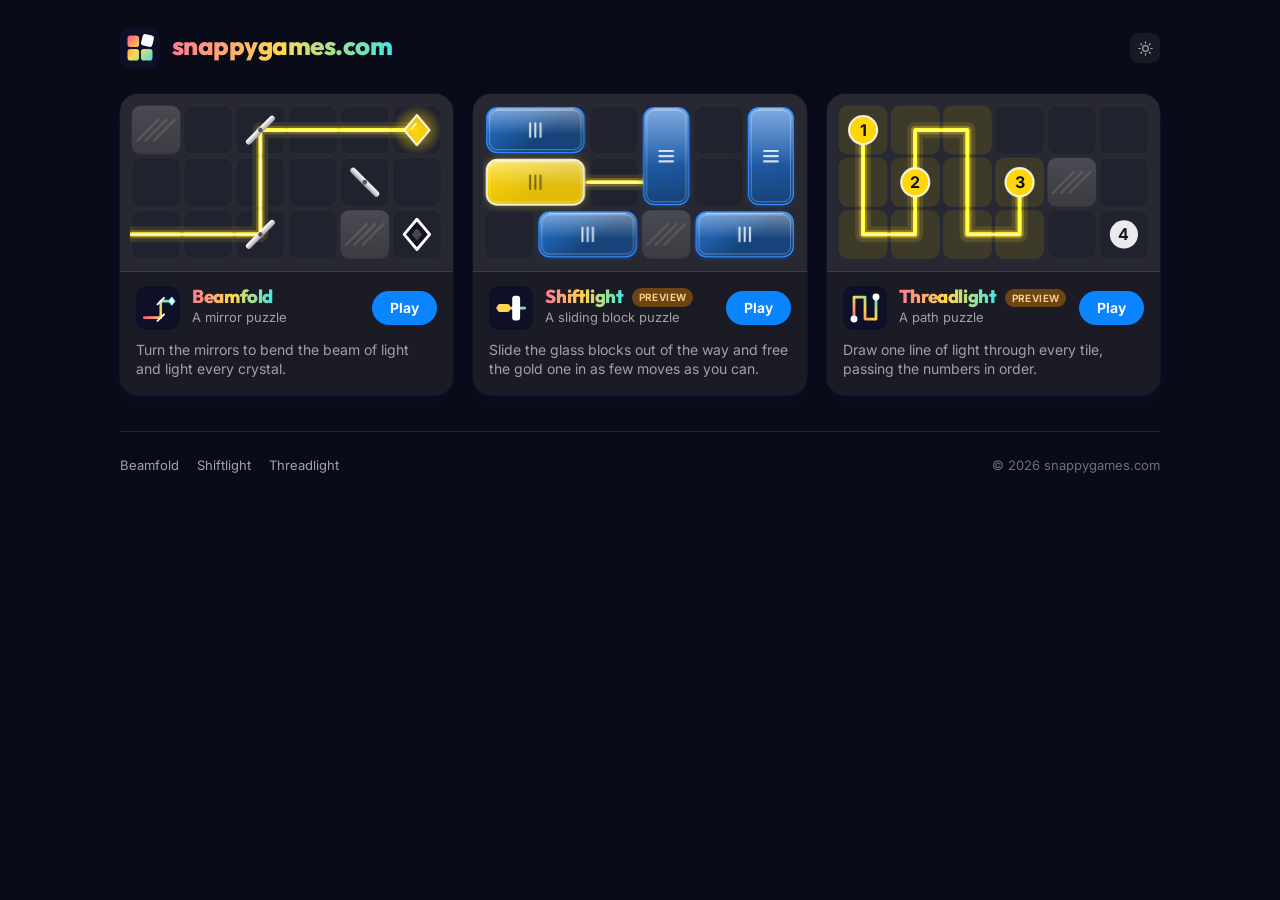
==== index.html @ fa8ed4fd "Dark by default, new result wording and button, reordered home page with a footer Co-Authored-By: Cl" ====
<!doctype html>
<html lang="en">
<head>
<meta charset="utf-8">
<meta name="viewport" content="width=device-width, initial-scale=1, viewport-fit=cover">
<meta name="color-scheme" content="light dark">
<meta name="theme-color" content="#242634">
<meta name="description" content="Quick daily puzzle games to play in your browser. No sign-up, no downloads.">
<title>snappygames.com</title>
<link rel="icon" type="image/svg+xml" href="./favicon.svg">
<script>
  // Pick the theme before first paint so the page never flashes the wrong one.
  (function () {
    var t = null;
    try { t = (JSON.parse(localStorage.getItem('snappygames.home.v1') || '{}')).theme; } catch (e) { /* private mode */ }
    if (t !== 'light' && t !== 'dark') t = 'dark'; // dark unless the player has chosen light with the appearance button
    document.documentElement.dataset.theme = t;
  })();
</script>
  <script type="module" crossorigin src="./assets/index-CcHQtBIF.js"></script>
  <link rel="stylesheet" crossorigin href="./assets/index-DtE5wqlW.css">
  <meta name="robots" content="noindex, nofollow">
</head>
<body class="home">
<main id="home"></main>
<noscript><p style="font:18px system-ui;text-align:center;padding:40px 20px">This page needs JavaScript turned on to show the games.</p></noscript>
</body>
</html>
---- assets/index-DtE5wqlW.css ----
@font-face{font-family:Inter Variable;font-style:normal;font-display:swap;font-weight:100 900;src:url(./inter-latin-wght-normal-Dx4kXJAl.woff2)format("woff2")}:root{--font:-apple-system, BlinkMacSystemFont, "SF Pro Text", "Inter Variable", "Segoe UI", system-ui, sans-serif;--spring:cubic-bezier(.2, .9, .3, 1.25);--ease:cubic-bezier(.25, .1, .25, 1);--seg-w:168px;--red:#ff3b30;--green:#22b14c;--yellow:#f5a700;--blue:#007aff;--magenta:#c93fdc;--cyan:#12b3c7;--white:#fff;--desk:radial-gradient(1100px 760px at 12% 8%, #cfe0ff 0%, transparent 62%), radial-gradient(1000px 720px at 92% 94%, #ffd9ea 0%, transparent 60%), linear-gradient(160deg, #e6ebf8, #f2e9f7);--brand-1:#ec4a70;--brand-2:#e89a00;--brand-3:#0fb0ac;--bd-tile:#ffffff6b;--bd-tile-edge:#ffffffa6;--bd-1:#ff6f8f;--bd-2:#ffc21f;--bd-3:#22cfc8;--bd-4:#4d9dff;--bd-5:#b57bff;--bd-ray:.8;--bd-hot:.3;--bd-mirror:#98a0c6;--bd-mirror-shadow:#3c467840;--bd-ring:#ffffff80;--bd-ring-edge:#46508229;--bd-gem:#fff;--bd-note:#3c426480;--win-wash:radial-gradient(120% 50% at 0% 0%, #007aff0b, transparent 70%), radial-gradient(110% 45% at 100% 100%, #ff5a7a0a, transparent 70%);--win:#f6f6f7;--bar:#f6f6f7d1;--hair:#0000001a;--text:#1d1d1f;--text2:#6e6e73;--text3:#8e8e93;--accent:#007aff;--accent-hi:#2b90ff;--focus:#007aff80;--ctl:#fff;--ctl-edge:#00000024;--ctl-hover:#0000000f;--well:#0000000b;--tb-hover:#0000001a;--card:#ffffffd1;--sheet:#f8f8faf0;--sheet-solid:#f8f8fa;--scrim:#00000038;--win-shadow:0 0 0 .5px #00000038, 0 24px 70px #1e285a47, 0 4px 14px #0000001a;--pop-shadow:0 0 0 .5px #0003, 0 22px 60px #0000004d;--go-1:#ffb53d;--go-2:#ff9500;--go-ink:#2b1600;--go-glow:#ff950059;--easy:#007aff;--easy-bg:#d6e8ff;--easy-ink:#0058c4;--hard:#ff9500;--hard-bg:#ffe3bf;--hard-ink:#a85400;--free:#af52de;--free-bg:#ecdcf9;--free-ink:#7a2aa8;--solved-bg:#34c75933;--solved-ink:#1a7a36;--lightningcss-light:initial;--lightningcss-dark: ;color-scheme:light}:root[data-theme=dark]{--red:#ff5a50;--green:#32d74b;--yellow:#ffd60a;--blue:#4aa3ff;--magenta:#e667f5;--cyan:#5ce0ef;--white:#fff;--desk:radial-gradient(900px 640px at 50% 50%, #4da3ff33 0%, transparent 70%), radial-gradient(1100px 760px at 8% 4%, #222f78 0%, transparent 62%), radial-gradient(1000px 720px at 94% 96%, #5a1c52 0%, transparent 60%), linear-gradient(160deg, #10143a, #090b18);--brand-1:#ff7a93;--brand-2:#ffd84d;--brand-3:#45e6e0;--bd-tile:#a0b4ff0e;--bd-tile-edge:#a0b4ff0d;--bd-1:#ff5a7a;--bd-2:#ffd84d;--bd-3:#45e6e0;--bd-4:#4da3ff;--bd-5:#c07bff;--bd-ray:.8;--bd-hot:.6;--bd-mirror:#fff;--bd-mirror-shadow:#0006;--bd-ring:#a0b4ff0d;--bd-ring-edge:#becdff29;--bd-gem:#eaffff;--bd-note:#c8d0ff6b;--win-wash:radial-gradient(120% 55% at 0% 0%, #4d82ff2b, transparent 70%), radial-gradient(110% 50% at 100% 100%, #ff5a961c, transparent 70%);--win:#1a1b25;--bar:#242634d1;--hair:#ffffff1a;--text:#f5f5f7;--text2:#a1a1a6;--text3:#6e6e73;--accent:#0a84ff;--accent-hi:#3a9bff;--focus:#0a84ffa6;--ctl:#ffffff1c;--ctl-edge:#ffffff12;--ctl-hover:#ffffff1a;--well:#ffffff0f;--tb-hover:#ffffff29;--card:#282a38d1;--sheet:#252733f0;--sheet-solid:#252733;--scrim:#00000080;--win-shadow:0 0 0 .5px #ffffff29, 0 24px 70px #0009;--pop-shadow:0 0 0 .5px #ffffff24, 0 22px 60px #0009;--easy:#0a84ff;--easy-bg:#1c3f6e;--easy-ink:#9ccbff;--hard:#ff9f0a;--hard-bg:#6b4513;--hard-ink:#ffcf8a;--free:#bf5af2;--free-bg:#4f2a6e;--free-ink:#e6c2ff;--solved-bg:#32d74b38;--solved-ink:#86e89b;--lightningcss-light: ;--lightningcss-dark:initial;color-scheme:dark}*{box-sizing:border-box}html,body{height:100%;margin:0}body{font:15px/1.45 var(--font);color:var(--text);background:var(--win);-webkit-font-smoothing:antialiased;-webkit-tap-highlight-color:transparent;overflow-x:hidden}button{font:inherit;color:inherit}h1,h2,h3,p{margin:0}[hidden]{display:none!important}#desk{min-height:100vh;background:var(--win);min-height:100dvh;display:flex}.window{width:100%;min-height:100vh;z-index:1;background:var(--win-wash), var(--win);min-height:100dvh;padding-bottom:env(safe-area-inset-bottom,0px);flex-direction:column;display:flex;position:relative}.titlebar{min-height:calc(52px + env(safe-area-inset-top,0px));padding:env(safe-area-inset-top,0px) 10px 0 16px;background:var(--bar);border-bottom:.5px solid var(--hair);-webkit-backdrop-filter:saturate(180%)blur(20px);backdrop-filter:saturate(180%)blur(20px);-webkit-user-select:none;user-select:none;flex-wrap:wrap;flex:none;align-items:center;display:flex;position:relative}.mark{border-radius:7.5px;flex:none;width:30px;height:30px;margin-right:10px;box-shadow:0 0 0 .5px #ffffff29,0 1px 3px #00000047}.title{flex:1;min-width:0;padding:9px 0}.title h1{letter-spacing:-.01em;font-size:15px;font-weight:650;line-height:1}.wordmark{width:auto;max-width:100%;height:14px;margin:1px 0 4px;display:block;overflow:visible}.b1{stop-color:var(--brand-1)}.b2{stop-color:var(--brand-2)}.b3{stop-color:var(--brand-3)}.sr{clip:rect(0 0 0 0);white-space:nowrap;border:0;width:1px;height:1px;margin:-1px;padding:0;position:absolute;overflow:hidden}.backdrop,.desk-note{display:none}.backdrop{z-index:0;pointer-events:none;width:100%;height:100%;position:fixed;top:0;left:0;-webkit-mask-image:radial-gradient(1180px 860px,#000 50%,#0000 100%);mask-image:radial-gradient(1180px 860px,#000 50%,#0000 100%)}.backdrop pattern rect{fill:var(--bd-tile);stroke:var(--bd-tile-edge);stroke-width:1px}.backdrop .b1{stop-color:var(--bd-1)}.backdrop .b2{stop-color:var(--bd-2)}.backdrop .b3{stop-color:var(--bd-3)}.backdrop .b4{stop-color:var(--bd-4)}.backdrop .b5{stop-color:var(--bd-5)}.bd-scene{transition:opacity 1.2s var(--ease)}#desk:has(.stage:not(.veiled)) .bd-scene{opacity:.13}.bd-ray{fill:none;stroke-linecap:round;stroke-linejoin:round;opacity:var(--bd-ray)}.bd-ray path{stroke-dasharray:1;stroke-dashoffset:1px;animation:1.7s cubic-bezier(.35,.1,.25,1) .5s forwards bd-draw}.bd-ray.b path{animation-duration:1.3s;animation-delay:.9s}.bd-ray .halo{stroke-width:30px;opacity:.1}.bd-ray .glow{stroke-width:15px;opacity:.22}.bd-ray .core{stroke-width:5.5px}.bd-ray .hot{stroke:#fff;stroke-width:1.6px;opacity:var(--bd-hot)}@keyframes bd-draw{to{stroke-dashoffset:0}}.bd-ring circle{fill:var(--bd-ring);stroke:var(--bd-ring-edge);stroke-width:1px}.bd-mirror{fill:none;stroke:var(--bd-mirror);stroke-width:8px;stroke-linecap:round;filter:drop-shadow(0 1px 2px var(--bd-mirror-shadow))}.bd-mirror.idle{opacity:.5}.desk-note{z-index:0;letter-spacing:-.005em;color:var(--bd-note);-webkit-user-select:none;user-select:none;pointer-events:none;margin:0;font-size:13px;font-weight:600;line-height:1.35;position:fixed;bottom:24px;left:28px}.title p{color:var(--text2);white-space:nowrap;text-overflow:ellipsis;font-size:12px;line-height:1.25;overflow:hidden}.toolbar{flex:none;gap:6px;display:flex}.tb{background:var(--well);width:34px;height:34px;color:var(--text2);cursor:pointer;transition:background-color .15s, color .15s, transform .15s var(--spring);border:0;border-radius:9px;flex:none;place-items:center;padding:0;display:grid}.tb svg{fill:none;stroke:currentColor;stroke-width:1.7px;stroke-linecap:round;stroke-linejoin:round;width:19px;height:19px}.tb:active{background:var(--tb-hover);transform:scale(.9)}.tb:focus-visible{outline:3px solid var(--focus);outline-offset:1px}.btn:focus-visible{outline:3px solid var(--focus);outline-offset:1px}.switch:focus-visible{outline:3px solid var(--focus);outline-offset:1px}.tb .swap{animation:swap .35s var(--spring);display:grid}@keyframes swap{0%{opacity:0;transform:rotate(-70deg)scale(.5)}}.seg{--n:2;grid-template-columns:repeat(var(--n), minmax(0, 1fr));background:var(--well);-webkit-user-select:none;user-select:none;border-radius:9px;flex:0 0 calc(100% - 6px);height:32px;margin:0 6px 10px 0;padding:2px;display:grid;position:relative}.seg-thumb{width:calc((100% - 4px) / var(--n));background:var(--easy-bg);height:calc(100% - 4px);box-shadow:0 0 0 .5px var(--ctl-edge), 0 1px 2.5px #00000029;transition:transform .34s var(--spring), background-color .25s;border-radius:7px;position:absolute;top:2px;left:2px}.seg[data-on=hard] .seg-thumb{background:var(--hard-bg);transform:translate(100%)}.seg button{z-index:1;color:var(--text2);cursor:pointer;background:0 0;border:0;border-radius:7px;padding:0;font-size:13.5px;font-weight:600;transition:color .2s;position:relative}.seg button[aria-selected=true]{color:var(--easy-ink)}.seg button[data-mode=hard][aria-selected=true]{color:var(--hard-ink)}.seg button.done:after{content:"✓";color:#34c759;margin-left:5px;font-weight:800}.seg button:focus-visible{outline:3px solid var(--focus);outline-offset:-1px}.seg.wide{flex:none;margin:0 0 14px}.stage.switching #board,.stage.switching .cover-card{animation:switch .38s var(--ease) both}@keyframes switch{0%{opacity:0;transform:scale(.97)}}.gauges{background:var(--well);border-radius:11px;flex:none;grid-template-columns:minmax(0,1fr) minmax(0,1fr) minmax(0,1.5fr);margin:14px 16px 0;display:grid}.gauge{min-width:0;padding:8px 14px 9px}.gauge+.gauge{box-shadow:-.5px 0 0 var(--hair)}.label{letter-spacing:.04em;text-transform:uppercase;color:var(--text3);font-size:11px;font-weight:600;display:block}.value{letter-spacing:-.02em;font-variant-numeric:tabular-nums;font-size:22px;font-weight:650;line-height:1.2;display:block}.value small{color:var(--text2);letter-spacing:0;margin-left:5px;font-size:13px;font-weight:500}.value .bump{animation:bump .28s var(--spring);display:inline-block}@keyframes bump{0%{opacity:.4;transform:translateY(-5px)scale(1.18)}}.pips{flex-wrap:wrap;align-items:center;gap:6px;min-height:26.4px;padding-top:3px;display:flex}.gempip{border:2px solid var(--text3);width:13px;height:13px;transition:background-color .25s, border-color .25s, transform .3s var(--spring), box-shadow .25s;background:0 0;border-radius:3px;flex:none;transform:rotate(45deg)}.gempip.on{border-color:var(--yellow);background:var(--yellow);box-shadow:0 0 8px -1px var(--yellow);transform:rotate(45deg)scale(1.12)}.gempip.bad{border-color:var(--red);background:var(--red)}.pips.many{gap:5px}.pips.many .gempip{border-radius:2.5px;width:10px;height:10px}.stage.touchy{touch-action:manipulation;-webkit-user-select:none;user-select:none;-webkit-touch-callout:none}.stage{flex:1;place-items:center;min-height:0;padding:14px 12px;display:grid;position:relative}#board{touch-action:manipulation;transition:filter .5s var(--ease), opacity .5s var(--ease), transform .5s var(--ease);border-radius:16px;display:block}.stage.veiled #board{filter:blur(16px)saturate(.7);opacity:.55;transform:scale(.985)}.cover{opacity:0;pointer-events:none;transition:opacity .3s var(--ease);place-items:center;padding:16px;display:grid;position:absolute;top:0;bottom:0;left:0;right:0}.stage.veiled .cover{opacity:1;pointer-events:auto}.cover-card{text-align:center;background:var(--card);width:min(100%,300px);box-shadow:var(--pop-shadow);-webkit-backdrop-filter:saturate(180%)blur(28px);backdrop-filter:saturate(180%)blur(28px);transition:transform .45s var(--spring);border-radius:18px;padding:24px 22px 20px;transform:scale(.94)translateY(8px)}.stage.veiled .cover-card{transform:none}.app-icon{border-radius:16px;width:68px;height:68px;margin:0 auto 12px;display:block;box-shadow:0 6px 18px #00000040,0 0 0 .5px #0000004d}.cover-card h2{letter-spacing:-.02em;font-size:22px;font-weight:700}.cover-card .date{color:var(--text2);font-size:14px}.level{color:var(--text2);justify-items:center;gap:6px;margin:14px 0 16px;font-size:13px;display:grid}.level strong{color:var(--text);font-weight:600}.bars{align-items:flex-end;gap:4px;height:18px;display:flex}.bars i{background:var(--hair);border-radius:2px;width:6px}.bars i.on{background:var(--hard)}.bars.easy i.on{background:var(--easy)}.today{cursor:pointer;letter-spacing:.04em;text-transform:uppercase;color:var(--text3);background:0 0;border:0;border-radius:12px;justify-items:center;gap:7px;margin:-4px auto 16px;padding:0;font-size:11px;font-weight:600;display:grid}.today:focus-visible{outline:3px solid var(--focus);outline-offset:3px}.today-row{transition:transform .15s var(--spring)}.today:active .today-row{transform:scale(.96)}.today-row{background:var(--well);border-radius:12px;gap:5px;padding:6px 8px;display:flex}.today-row canvas{border-radius:8px}.bars i:first-child{height:6px}.bars i:nth-child(2){height:8px}.bars i:nth-child(3){height:10px}.bars i:nth-child(4){height:12px}.bars i:nth-child(5){height:14px}.bars i:nth-child(6){height:16px}.bars i:nth-child(7){height:18px}.fine{color:var(--text3);margin-top:10px;font-size:12px}.big-time{letter-spacing:-.03em;font-variant-numeric:tabular-nums;margin:4px 0 14px;font-size:34px;font-weight:650}.btn{background:var(--ctl);min-height:36px;box-shadow:0 0 0 .5px var(--ctl-edge), 0 .5px 1.5px #00000024;white-space:nowrap;cursor:pointer;transition:transform .15s var(--spring), filter .15s, opacity .2s, background-color .15s;border:0;border-radius:8px;justify-content:center;align-items:center;gap:7px;padding:0 14px;font-size:14px;font-weight:500;display:inline-flex}.btn svg{fill:none;stroke:currentColor;stroke-width:1.8px;stroke-linecap:round;stroke-linejoin:round;flex:none;width:16px;height:16px}.btn:active{filter:brightness(.94);transform:scale(.96)}.btn:disabled{opacity:.4;cursor:default;filter:none;transform:none}.btn.primary{background:linear-gradient(var(--accent-hi), var(--accent));color:#fff;font-weight:600;box-shadow:0 0 0 .5px #0000001f,0 1px 2px #0050c859,inset 0 .5px #ffffff47}.btn.large{border-radius:11px;width:100%;min-height:44px;padding:0 22px;font-size:16px}kbd{font:600 11px/1 var(--font);color:var(--text3);background:var(--well);border-radius:4px;margin-left:2px;padding:3px 5px}.btn.primary kbd{color:#fffc;background:#ffffff2e}.actions{flex:none;justify-content:center;align-items:center;gap:10px;min-height:52px;padding:0 16px 16px;display:flex}.actions.done{animation:rise .4s var(--spring);justify-content:space-between}.actions .goal{color:var(--text2);text-align:center;text-wrap:balance;margin:0;font-size:13.5px;line-height:1.35}@keyframes rise{0%{opacity:0;transform:translateY(8px)}}.summary{min-width:0;line-height:1.3}.summary strong{font-size:15px;font-weight:650;display:block}.summary span{color:var(--text2);font-variant-numeric:tabular-nums;font-size:12.5px}.actions .group{flex:none;gap:8px;display:flex}.scrim{z-index:20;background:var(--scrim);-webkit-backdrop-filter:blur(6px);backdrop-filter:blur(6px);opacity:0;transition:opacity .22s var(--ease);place-items:center;padding:16px;display:grid;position:fixed;top:0;bottom:0;left:0;right:0}.scrim.open{opacity:1}.sheet{width:min(100%,460px);max-height:calc(100vh - 32px);overscroll-behavior:contain;background:var(--sheet-solid);max-height:calc(100dvh - 32px);box-shadow:var(--pop-shadow);opacity:0;transition:transform .34s var(--spring), opacity .2s var(--ease);border-radius:16px;outline:none;overflow-y:auto;transform:translateY(14px)scale(.96)}.scrim.open .sheet{opacity:1;transform:none}.sheet-head{z-index:2;background:var(--sheet-solid);border-bottom:.5px solid var(--hair);justify-content:space-between;align-items:center;padding:12px 14px 12px 20px;display:flex;position:sticky;top:0}.sheet-head h2{letter-spacing:-.01em;font-size:17px;font-weight:650}.sheet-body{padding:16px 20px 20px}.sheet-body h3{letter-spacing:.04em;text-transform:uppercase;color:var(--text2);margin:22px 0 9px;font-size:13.5px;font-weight:650}.sheet-body h3:first-child{margin-top:0}.sheet-body p{color:var(--text2);font-size:14.5px}.sheet-body p strong{color:var(--text);font-weight:600}.lead{text-wrap:balance;font-size:16px;font-weight:500;line-height:1.4;color:var(--text)!important}.demo{background:var(--well);border-radius:12px;flex-direction:column;align-items:center;gap:12px;margin:12px 0 4px;padding:14px 14px 13px;display:flex}.demo canvas{border-radius:12px;flex:none}.demo ol{color:var(--text2);gap:4px;margin:0;padding-left:20px;font-size:14px;display:grid}.demo ol li{text-wrap:balance}.demo ol strong{color:var(--text);white-space:nowrap;font-weight:600}.pieces{background:var(--well);border-radius:12px;margin:0;padding:0;list-style:none}.pieces li{align-items:center;gap:12px;padding:9px 14px 9px 10px;display:flex}.pieces li+li{border-top:1px solid var(--hair)}.pieces .pic{flex:none;justify-content:center;align-items:center;gap:4px;width:100px;display:flex}.pieces .pic svg{width:14px;height:14px;stroke:var(--text3);fill:none;stroke-width:2px;stroke-linecap:round;stroke-linejoin:round;flex:none}.pieces b{font-size:14px;font-weight:600;display:block}.pieces span{color:var(--text2);font-size:13.5px;line-height:1.35;display:block}.modes{gap:8px;margin:10px 0 0;padding:0;list-style:none;display:grid}.modes li{background:var(--easy-bg);color:var(--easy-ink);border-radius:12px;padding:10px 14px 11px}.modes li.hard{background:var(--hard-bg);color:var(--hard-ink)}.modes b{font-size:14px;font-weight:700;line-height:1.35;display:block}.modes span{color:var(--text);font-size:13.5px;line-height:1.35;display:block}.invite.quiet{color:var(--text);margin-top:8px;font-weight:500}.invite.go{background:linear-gradient(180deg, var(--go-1), var(--go-2));color:var(--go-ink);box-shadow:0 2px 10px var(--go-glow);border-color:#0000;font-weight:700}@media (hover:hover){.invite.go:hover{filter:brightness(1.06)}}.invite{width:100%;min-height:40px;color:var(--accent);white-space:normal;text-align:center;justify-content:center;margin-top:14px;padding:8px 14px;font-weight:600;line-height:1.25}.setting{background:var(--well);border-radius:12px;justify-content:space-between;align-items:center;gap:14px;margin-top:16px;padding:11px 14px;display:flex}.setting b{font-size:14px;font-weight:600;display:block}.setting span{color:var(--text2);font-size:12.5px;display:block}.switch{cursor:pointer;background:#8e8e9373;border:0;border-radius:13px;flex:none;width:44px;height:26px;transition:background-color .22s;position:relative}.switch:after{content:"";width:22px;height:22px;transition:transform .28s var(--spring);background:#fff;border-radius:50%;position:absolute;top:2px;left:2px;box-shadow:0 1px 3px #0000004d}.switch[aria-checked=true]{background:#34c759}.switch[aria-checked=true]:after{transform:translate(18px)}.sheet-foot{justify-content:flex-end;gap:8px;margin-top:18px;display:flex}.sheet-foot.pinned{z-index:2;padding:12px 20px calc(12px + env(safe-area-inset-bottom,0px));background:var(--sheet-solid);border-top:.5px solid var(--hair);flex-wrap:wrap;margin:0;position:sticky;bottom:0}.sheet-foot.pinned .btn{flex:1;min-height:42px}.sheet-foot.pinned .btn.primary{flex:1.5}.check{color:var(--text2);cursor:pointer;-webkit-user-select:none;user-select:none;flex:0 0 100%;align-items:center;gap:9px;padding:0 2px 2px;font-size:13.5px;display:flex}.check input{width:17px;height:17px;accent-color:var(--accent);cursor:pointer;flex:none;margin:0}.check input:focus-visible{outline:3px solid var(--focus);outline-offset:2px}.result{text-align:center;padding:26px 20px 20px;position:relative}.tb.corner{z-index:1;position:absolute;top:12px;right:12px}.seal{width:64px;height:64px;margin:0 auto 10px;display:block}.seal circle{fill:#34c759;transform-origin:50%;animation:seal .5s var(--spring) both}.seal path{fill:none;stroke:#fff;stroke-width:3.2px;stroke-linecap:round;stroke-linejoin:round;stroke-dasharray:30;stroke-dashoffset:30px;animation:tick .38s .28s var(--ease) forwards}@keyframes seal{0%{opacity:0;transform:scale(.3)}}@keyframes tick{to{stroke-dashoffset:0}}.result h2{letter-spacing:-.02em;font-size:26px;font-weight:700}.result .sub{color:var(--text2);font-size:14px}.tiles{grid-template-columns:repeat(3,1fr);gap:8px;margin:16px 0 0;display:grid}.tiles.four{grid-template-columns:repeat(4,1fr)}.tile{background:var(--well);text-align:center;border-radius:11px;min-width:0;padding:10px 4px 9px}.tile b{letter-spacing:-.02em;font-variant-numeric:tabular-nums;font-size:22px;font-weight:650;line-height:1.2;display:block}.tile span{color:var(--text2);font-size:11.5px;line-height:1.3;display:block}.result .tile{animation:rise .45s var(--spring) both}.result .tile:first-child{animation-delay:.12s}.result .tile:nth-child(2){animation-delay:.19s}.result .tile:nth-child(3){animation-delay:.26s}.squares{flex-wrap:wrap;justify-content:center;gap:4px;max-width:300px;margin:16px auto 0;display:flex}.squares i{width:15px;height:15px;animation:pop .3s var(--spring) both;background:#34c759;border-radius:4px}.squares i.extra{background:#fc0}.squares i.more{width:auto;height:15px;font:600 12px/15px var(--font);color:var(--text2);background:0 0;font-style:normal}@keyframes pop{0%{transform:scale(0)}}.stars{vertical-align:middle;gap:2px;display:inline-flex}.stars i{display:grid}.stars svg{width:18px;height:18px;fill:var(--text3);opacity:.32;stroke:none}.stars i.on svg{fill:var(--yellow);opacity:1}.stars.mini svg{width:13px;height:13px}.value small .stars{vertical-align:1px}.stars.big{gap:6px;margin:2px 0 8px}.stars.big svg{width:50px;height:50px}.stars.big i.on svg{filter:drop-shadow(0 2px 8px #f5a70073)}.stars.big i{animation:pop .45s var(--spring) both}.stars.big i:first-child{animation-delay:.1s}.stars.big i:nth-child(2){transform-origin:50% 60%;margin-top:-8px;animation-delay:.24s}.stars.big i:nth-child(3){animation-delay:.38s}.dist-row .stars{display:flex}.caption{color:var(--text2);margin-top:7px;font-size:12.5px}.next{border-top:.5px solid var(--hair);color:var(--text2);text-align:center;margin-top:16px;padding-top:14px;font-size:13.5px}.next b{color:var(--text);font-variant-numeric:tabular-nums;font-weight:650}.result .row{grid-template-columns:1fr 1.3fr;gap:8px;margin-top:16px;display:grid}.result .row .btn{min-height:40px}.dist{gap:6px;display:grid}.dist-row{color:var(--text2);grid-template-columns:96px 1fr;align-items:center;gap:10px;font-size:13px;display:grid}.dist-bar{color:#fff;text-align:right;font-variant-numeric:tabular-nums;transform-origin:0;min-width:22px;height:20px;animation:grow .5s var(--spring) both;background:#8e8e9373;border-radius:6px;padding:0 7px;font-size:12px;font-weight:650;line-height:20px}.dist-bar.hot{background:var(--accent)}@keyframes grow{0%{opacity:0;transform:scaleX(.1)}}.empty{text-align:center;padding:8px 0 2px}.toast{left:50%;top:calc(64px + env(safe-area-inset-top,0px));z-index:30;background:var(--sheet);color:var(--text);box-shadow:var(--pop-shadow);-webkit-backdrop-filter:saturate(180%)blur(24px);backdrop-filter:saturate(180%)blur(24px);white-space:nowrap;text-overflow:ellipsis;opacity:0;pointer-events:none;max-width:calc(100vw - 24px);transition:opacity .2s, transform .3s var(--spring);border-radius:999px;padding:9px 15px;font-size:13.5px;font-weight:500;position:fixed;overflow:hidden;transform:translate(-50%,-12px)scale(.96)}.toast.show{opacity:1;transform:translate(-50%)}@media (max-width:480px){.gauge{padding-left:10px;padding-right:8px}.value{white-space:nowrap}.value small{margin-left:4px;font-size:12px}.dist-row{grid-template-columns:88px 1fr}.sheet-foot:not(.pinned) .btn{flex:1}}@media (max-width:480px) and (orientation:portrait){.actions.done{flex-direction:column;align-items:stretch;gap:10px}.actions.done .summary{text-align:center}.actions.done .group{grid-template-columns:1fr 1.2fr;display:grid}.actions.done .group.three{grid-template-columns:1fr 1fr 1.2fr}.actions.done .group.three .btn{padding:0 6px}}@media (max-width:340px){.mark{display:none}}@media (max-height:600px) and (orientation:portrait){.app-icon{border-radius:9px;width:38px;height:38px;margin-bottom:6px}.cover-card{padding:14px 18px}.cover-card .fine{display:none}.level{margin:8px 0 10px}.today{margin-bottom:10px}}@media (pointer:coarse){.tb{position:relative}.tb:after{content:"";position:absolute;top:-5px;bottom:-5px;left:-3px;right:-3px}.btn,.sheet-foot.pinned .btn{min-height:44px}.actions{min-height:60px}.seg button:before{content:"";position:absolute;top:-7px;bottom:-7px;left:0;right:0}.switch:before{content:"";position:absolute;top:-8px;bottom:-8px;left:-3px;right:-3px}.check{min-height:40px;padding-bottom:0}}@media (pointer:coarse) and (max-width:639px) and (orientation:portrait){.seg{height:38px}.seg button:before{top:-3px;bottom:-3px}.seg button{font-size:14px}}@media (hover:hover){.tb:hover{background:var(--tb-hover);color:var(--text)}.btn:hover:not(:disabled){filter:brightness(1.04)}:root[data-theme=dark] .btn:hover:not(:disabled){filter:brightness(1.2)}}@media (min-width:640px) and (min-height:560px){body{background:#dfe5f3}:root[data-theme=dark] body{background:#090b18}#desk{background:var(--desk);justify-content:center;align-items:center;padding:24px}.backdrop{display:block}.window{width:clamp(580px,80vh,880px);max-width:calc(100vw - 48px);min-height:0;box-shadow:var(--win-shadow);animation:open .5s var(--spring) both;border-radius:12px;overflow:hidden}@keyframes open{0%{opacity:0;transform:scale(.96)}}.titlebar{flex-wrap:nowrap}.title{max-width:calc(50% - var(--seg-w) / 2 - 46px);padding:0}.mark{border-radius:7px;width:28px;height:28px;margin-right:9px}.toolbar{margin-left:auto}.seg{width:var(--seg-w);height:28px;margin:0 0 0 calc(var(--seg-w) / -2);border-radius:8px;flex:none;position:absolute;top:12px;left:50%}.seg button{font-size:13px}.seg.wide{width:auto;height:30px;margin:0 0 14px;position:relative;top:auto;left:auto}.tb{border-radius:8px;width:30px;height:30px}.tb svg{width:17px;height:17px}.sheet .tb{width:32px;height:32px}.stage{padding:16px}.actions{min-height:54px;padding-bottom:18px}.toast{top:18px}}@media (min-width:640px) and (min-height:560px) and (max-height:800px){.mark{display:none}.title{max-width:calc(50% - var(--seg-w) / 2 - 9px)}}@media (pointer:coarse) and (min-width:640px) and (min-height:560px){.tb,.sheet .tb{width:36px;height:36px}.seg{height:34px;top:9px}.seg.wide{height:38px}}@media (min-width:1200px) and (min-height:560px){.desk-note{display:block}}@media (max-height:940px){.pieces li{padding-top:7px;padding-bottom:7px}.demo{gap:9px;margin-top:8px;padding:11px 14px 10px}.sheet-body h3{margin-top:16px}}@media (max-height:720px){.app-icon{border-radius:11px;width:46px;height:46px;margin-bottom:8px}.cover-card{padding:18px 20px 16px}.cover-card h2{font-size:20px}.level{margin:10px 0 12px}.today{margin-bottom:12px}.fine{margin-top:8px}}@media (orientation:landscape) and (max-height:559px){#desk,.window{height:100vh;height:100dvh;min-height:0}.window{grid-template-rows:auto auto minmax(0,1fr) auto;grid-template-columns:minmax(0,1fr) minmax(250px,300px);padding-bottom:0;display:grid}.stage{padding:8px 10px 8px calc(10px + env(safe-area-inset-left,0px));grid-area:1/1/-1}.titlebar,.gauges,.actions{margin-right:env(safe-area-inset-right,0px);grid-column:2}.titlebar{-webkit-backdrop-filter:none;backdrop-filter:none;background:0 0;border-bottom:0;grid-row:1;min-height:0;padding:2px 8px 0 4px}.title{padding:6px 0}.mark{display:none}.seg{height:30px;margin:2px 4px 0 0}.gauges{grid-row:2;grid-template-columns:1fr 1fr;margin:10px 12px 0 4px}.gauge{padding:6px 12px 7px}.gauge:nth-child(3){box-shadow:0 -.5px 0 var(--hair);grid-column:1/-1;justify-content:space-between;align-items:center;gap:10px;display:flex}.gauge:nth-child(3) .pips{justify-content:flex-end;min-height:22px;padding-top:0}.value{font-size:20px}.actions{padding:0 12px calc(10px + env(safe-area-inset-bottom,0px)) 4px;flex-wrap:wrap;grid-row:4;gap:8px;min-height:0}.actions .btn{flex:1;padding:0 8px}.actions.done{flex-direction:column;align-items:stretch;gap:8px}.actions.done .group{grid-template-columns:1fr 1.2fr;display:grid}.actions.done .group.three{grid-template-columns:1fr 1fr 1.2fr}.actions.done .group.three .btn{padding:0 6px}.cover{padding:8px}.demo{flex-direction:row;justify-content:center;gap:20px}.cover-card{width:min(100%,290px);padding:14px 18px}.app-icon,.cover-card .fine{display:none}.level{margin:8px 0 10px}.today{margin-bottom:10px}.big-time{margin:2px 0 10px;font-size:28px}.toast{top:10px}.scrim{padding:10px}.sheet{max-height:calc(100vh - 20px);max-height:calc(100dvh - 20px)}.result{padding:14px 20px 0}.seal{display:none}.result h2{font-size:21px}.tiles,.squares,.invite{margin-top:10px}.next{margin-top:10px;padding-top:10px}.result .row{background:var(--sheet-solid);border-top:.5px solid var(--hair);margin:10px -20px 0;padding:10px 20px 12px;position:sticky;bottom:0}}::view-transition-old(root){mix-blend-mode:normal;animation:none}::view-transition-new(root){mix-blend-mode:normal;animation:none}::view-transition-new(root){animation:reveal .55s var(--ease) both}@keyframes reveal{0%{clip-path:circle(0 at var(--vx,50%) var(--vy,0%))}to{clip-path:circle(150vmax at var(--vx,50%) var(--vy,0%))}}@media (prefers-reduced-motion:reduce){*,:before,:after{transition-duration:.01ms!important;animation-duration:.01ms!important;animation-delay:0s!important}}@font-face{font-family:Outfit Variable;font-style:normal;font-display:block;font-weight:100 900;src:url(./outfit-latin-wght-normal-Bc-8i84L.woff2)format("woff2")}.wordmark.name{width:max-content;height:14px;font:800 18.6px/14px "Outfit Variable", var(--font);letter-spacing:-.02em;white-space:nowrap;box-sizing:content-box;color:var(--brand-2);background:linear-gradient(90deg, var(--brand-1), var(--brand-2) 50%, var(--brand-3));-webkit-text-fill-color:transparent;-webkit-background-clip:text;background-clip:text;margin-bottom:-1px;padding-bottom:5px}body.home{background:var(--desk) fixed, var(--win);height:auto;min-height:100%}#home{max-width:1080px;padding:28px 20px 48px;padding-bottom:max(48px, env(safe-area-inset-bottom));margin:0 auto}.h-top{align-items:center;gap:12px;margin-bottom:26px;display:flex}.h-mark{border-radius:10px;flex:none}.h-site{min-width:0;margin-right:auto}.h-site h1{font-size:inherit}.h-site .wordmark.name{height:20px;padding-bottom:7px;font-size:26px;line-height:20px}.h-top .tb{flex:none}.h-games{grid-template-columns:repeat(auto-fill,minmax(290px,1fr));gap:20px;display:grid}.h-card{min-width:0;color:var(--text);background:var(--win);box-shadow:0 0 0 .5px var(--ctl-edge), 0 8px 26px #1e285a24;transition:transform .25s var(--spring), box-shadow .25s var(--ease);animation:h-in .5s var(--ease) backwards;animation-delay:calc(var(--i) * 70ms);border-radius:18px;flex-direction:column;text-decoration:none;display:flex;overflow:hidden}.h-card:focus-visible{outline:3px solid var(--focus);outline-offset:3px}.h-card:active{transform:scale(.985)}@media (hover:hover){.h-card:hover{box-shadow:0 0 0 .5px var(--ctl-edge), 0 16px 40px #1e285a38;transform:translateY(-4px)}.h-card:hover .h-play{background:var(--accent-hi)}}@keyframes h-in{0%{opacity:0;transform:translateY(12px)}}.h-banner{background:var(--well);border-bottom:1px solid var(--hair);padding:10px;display:block}.h-banner canvas{aspect-ratio:2;width:100%;display:block}.h-tag{letter-spacing:.04em;text-transform:uppercase;background:var(--hard-bg);color:var(--hard-ink);border-radius:999px;padding:2px 7px;font-size:10px;font-weight:650}.h-body{grid-template-columns:auto 1fr auto;align-items:center;gap:10px 12px;padding:14px 16px 16px;display:grid}.h-icon{border-radius:11px;display:block}.h-text{gap:1px;min-width:0;display:grid}.h-name{align-items:center;gap:8px;display:flex}.h-tagline{color:var(--text2);font-size:13px}.h-play{color:#fff;background:var(--accent);transition:background .2s var(--ease);border-radius:999px;padding:7px 18px;font-size:14px;font-weight:650}.h-blurb{color:var(--text2);grid-column:1/-1;font-size:14px;line-height:1.4}.h-foot{border-top:1px solid var(--hair);color:var(--text3);flex-wrap:wrap;justify-content:space-between;align-items:center;gap:10px 20px;margin-top:36px;padding-top:18px;font-size:13px;display:flex}.h-foot nav{flex-wrap:wrap;gap:6px 18px;display:flex}.h-foot a{color:var(--text2);padding:6px 0;text-decoration:none}.h-foot a:hover{color:var(--text);text-decoration:underline}.h-foot a:focus-visible{outline:3px solid var(--focus);outline-offset:2px;border-radius:4px}@media (max-width:420px){#home{padding:18px 14px 36px}.h-top{margin-bottom:18px}.h-site .wordmark.name{height:17px;font-size:22px;line-height:17px}.h-games{grid-template-columns:1fr;gap:14px}}@media (prefers-reduced-motion:reduce){.h-card{transition:none;animation:none}}
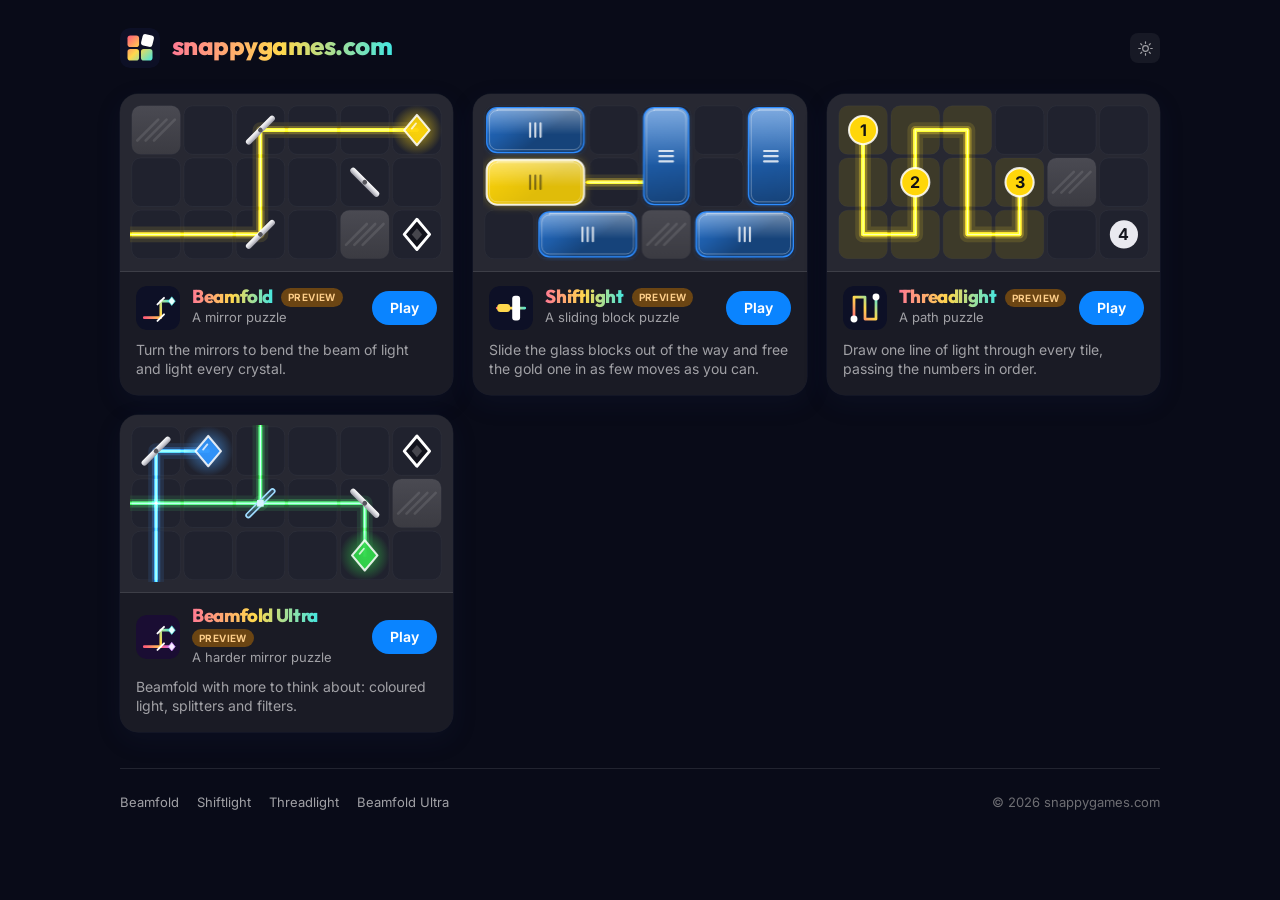
==== commit 87448137: "Four games: Beamfold, Shiftlight, Threadlight, Beamfold Ultra Co-Authored-By: Claude Fable 5.2 <nore" ====
--- a/index.html
+++ b/index.html
@@ -17,8 +17,8 @@
     document.documentElement.dataset.theme = t;
   })();
 </script>
-  <script type="module" crossorigin src="./assets/index-CcHQtBIF.js"></script>
-  <link rel="stylesheet" crossorigin href="./assets/index-DtE5wqlW.css">
+  <script type="module" crossorigin src="./assets/index-CXR_0oqy.js"></script>
+  <link rel="stylesheet" crossorigin href="./assets/index-DClFAKlb.css">
   <meta name="robots" content="noindex, nofollow">
 </head>
 <body class="home">
--- a/assets/index-DClFAKlb.css
+++ b/assets/index-DClFAKlb.css
@@ -0,0 +1 @@
+@font-face{font-family:Inter Variable;font-style:normal;font-display:swap;font-weight:100 900;src:url(./inter-latin-wght-normal-Dx4kXJAl.woff2)format("woff2")}:root{--font:-apple-system, BlinkMacSystemFont, "SF Pro Text", "Inter Variable", "Segoe UI", system-ui, sans-serif;--spring:cubic-bezier(.2, .9, .3, 1.25);--ease:cubic-bezier(.25, .1, .25, 1);--seg-w:168px;--red:#ff3b30;--green:#22b14c;--yellow:#f5a700;--blue:#007aff;--magenta:#c93fdc;--cyan:#12b3c7;--white:#fff;--desk:radial-gradient(1100px 760px at 12% 8%, #cfe0ff 0%, transparent 62%), radial-gradient(1000px 720px at 92% 94%, #ffd9ea 0%, transparent 60%), linear-gradient(160deg, #e6ebf8, #f2e9f7);--brand-1:#ec4a70;--brand-2:#e89a00;--brand-3:#0fb0ac;--bd-tile:#ffffff6b;--bd-tile-edge:#ffffffa6;--bd-1:#ff6f8f;--bd-2:#ffc21f;--bd-3:#22cfc8;--bd-4:#4d9dff;--bd-5:#b57bff;--bd-ray:.8;--bd-hot:.3;--bd-mirror:#98a0c6;--bd-mirror-shadow:#3c467840;--bd-ring:#ffffff80;--bd-ring-edge:#46508229;--bd-gem:#fff;--bd-note:#3c426480;--win-wash:radial-gradient(120% 50% at 0% 0%, #007aff0b, transparent 70%), radial-gradient(110% 45% at 100% 100%, #ff5a7a0a, transparent 70%);--win:#f6f6f7;--bar:#f6f6f7d1;--hair:#0000001a;--text:#1d1d1f;--text2:#6e6e73;--text3:#8e8e93;--accent:#007aff;--accent-hi:#2b90ff;--focus:#007aff80;--ctl:#fff;--ctl-edge:#00000024;--ctl-hover:#0000000f;--well:#0000000b;--tb-hover:#0000001a;--card:#ffffffd1;--sheet:#f8f8faf0;--sheet-solid:#f8f8fa;--scrim:#00000038;--win-shadow:0 0 0 .5px #00000038, 0 24px 70px #1e285a47, 0 4px 14px #0000001a;--pop-shadow:0 0 0 .5px #0003, 0 22px 60px #0000004d;--go-1:#ffb53d;--go-2:#ff9500;--go-ink:#2b1600;--go-glow:#ff950059;--easy:#007aff;--easy-bg:#d6e8ff;--easy-ink:#0058c4;--hard:#ff9500;--hard-bg:#ffe3bf;--hard-ink:#a85400;--free:#af52de;--free-bg:#ecdcf9;--free-ink:#7a2aa8;--solved-bg:#34c75933;--solved-ink:#1a7a36;--lightningcss-light:initial;--lightningcss-dark: ;color-scheme:light}:root[data-theme=dark]{--red:#ff5a50;--green:#32d74b;--yellow:#ffd60a;--blue:#4aa3ff;--magenta:#e667f5;--cyan:#5ce0ef;--white:#fff;--desk:radial-gradient(900px 640px at 50% 50%, #4da3ff33 0%, transparent 70%), radial-gradient(1100px 760px at 8% 4%, #222f78 0%, transparent 62%), radial-gradient(1000px 720px at 94% 96%, #5a1c52 0%, transparent 60%), linear-gradient(160deg, #10143a, #090b18);--brand-1:#ff7a93;--brand-2:#ffd84d;--brand-3:#45e6e0;--bd-tile:#a0b4ff0e;--bd-tile-edge:#a0b4ff0d;--bd-1:#ff5a7a;--bd-2:#ffd84d;--bd-3:#45e6e0;--bd-4:#4da3ff;--bd-5:#c07bff;--bd-ray:.8;--bd-hot:.6;--bd-mirror:#fff;--bd-mirror-shadow:#0006;--bd-ring:#a0b4ff0d;--bd-ring-edge:#becdff29;--bd-gem:#eaffff;--bd-note:#c8d0ff6b;--win-wash:radial-gradient(120% 55% at 0% 0%, #4d82ff2b, transparent 70%), radial-gradient(110% 50% at 100% 100%, #ff5a961c, transparent 70%);--win:#1a1b25;--bar:#242634d1;--hair:#ffffff1a;--text:#f5f5f7;--text2:#a1a1a6;--text3:#6e6e73;--accent:#0a84ff;--accent-hi:#3a9bff;--focus:#0a84ffa6;--ctl:#ffffff1c;--ctl-edge:#ffffff12;--ctl-hover:#ffffff1a;--well:#ffffff0f;--tb-hover:#ffffff29;--card:#282a38d1;--sheet:#252733f0;--sheet-solid:#252733;--scrim:#00000080;--win-shadow:0 0 0 .5px #ffffff29, 0 24px 70px #0009;--pop-shadow:0 0 0 .5px #ffffff24, 0 22px 60px #0009;--easy:#0a84ff;--easy-bg:#1c3f6e;--easy-ink:#9ccbff;--hard:#ff9f0a;--hard-bg:#6b4513;--hard-ink:#ffcf8a;--free:#bf5af2;--free-bg:#4f2a6e;--free-ink:#e6c2ff;--solved-bg:#32d74b38;--solved-ink:#86e89b;--lightningcss-light: ;--lightningcss-dark:initial;color-scheme:dark}*{box-sizing:border-box}html,body{height:100%;margin:0}body{font:15px/1.45 var(--font);color:var(--text);background:var(--win);-webkit-font-smoothing:antialiased;-webkit-tap-highlight-color:transparent;overflow-x:hidden}button{font:inherit;color:inherit}h1,h2,h3,p{margin:0}[hidden]{display:none!important}#desk{min-height:100vh;background:var(--win);min-height:100dvh;display:flex}.window{width:100%;min-height:100vh;z-index:1;background:var(--win-wash), var(--win);min-height:100dvh;padding-bottom:env(safe-area-inset-bottom,0px);flex-direction:column;display:flex;position:relative}.titlebar{min-height:calc(52px + env(safe-area-inset-top,0px));padding:env(safe-area-inset-top,0px) 10px 0 16px;background:var(--bar);border-bottom:.5px solid var(--hair);-webkit-backdrop-filter:saturate(180%)blur(20px);backdrop-filter:saturate(180%)blur(20px);-webkit-user-select:none;user-select:none;flex-wrap:wrap;flex:none;align-items:center;display:flex;position:relative}.mark{border-radius:7.5px;flex:none;width:30px;height:30px;margin-right:10px;box-shadow:0 0 0 .5px #ffffff29,0 1px 3px #00000047}.title{flex:1;min-width:0;padding:9px 0}.title h1{letter-spacing:-.01em;font-size:15px;font-weight:650;line-height:1}.wordmark{width:auto;max-width:100%;height:14px;margin:1px 0 4px;display:block;overflow:visible}.b1{stop-color:var(--brand-1)}.b2{stop-color:var(--brand-2)}.b3{stop-color:var(--brand-3)}.sr{clip:rect(0 0 0 0);white-space:nowrap;border:0;width:1px;height:1px;margin:-1px;padding:0;position:absolute;overflow:hidden}.backdrop,.desk-note{display:none}.backdrop{z-index:0;pointer-events:none;width:100%;height:100%;position:fixed;top:0;left:0;-webkit-mask-image:radial-gradient(1180px 860px,#000 50%,#0000 100%);mask-image:radial-gradient(1180px 860px,#000 50%,#0000 100%)}.backdrop pattern rect{fill:var(--bd-tile);stroke:var(--bd-tile-edge);stroke-width:1px}.backdrop .b1{stop-color:var(--bd-1)}.backdrop .b2{stop-color:var(--bd-2)}.backdrop .b3{stop-color:var(--bd-3)}.backdrop .b4{stop-color:var(--bd-4)}.backdrop .b5{stop-color:var(--bd-5)}.bd-scene{transition:opacity 1.2s var(--ease)}#desk:has(.stage:not(.veiled)) .bd-scene{opacity:.13}.bd-ray{fill:none;stroke-linecap:round;stroke-linejoin:round;opacity:var(--bd-ray)}.bd-ray path{stroke-dasharray:1;stroke-dashoffset:1px;animation:1.7s cubic-bezier(.35,.1,.25,1) .5s forwards bd-draw}.bd-ray.b path{animation-duration:1.3s;animation-delay:.9s}.bd-ray .halo{stroke-width:30px;opacity:.1}.bd-ray .glow{stroke-width:15px;opacity:.22}.bd-ray .core{stroke-width:5.5px}.bd-ray .hot{stroke:#fff;stroke-width:1.6px;opacity:var(--bd-hot)}@keyframes bd-draw{to{stroke-dashoffset:0}}.bd-ring circle{fill:var(--bd-ring);stroke:var(--bd-ring-edge);stroke-width:1px}.bd-mirror{fill:none;stroke:var(--bd-mirror);stroke-width:8px;stroke-linecap:round;filter:drop-shadow(0 1px 2px var(--bd-mirror-shadow))}.bd-mirror.idle{opacity:.5}.desk-note{z-index:0;letter-spacing:-.005em;color:var(--bd-note);-webkit-user-select:none;user-select:none;pointer-events:none;margin:0;font-size:13px;font-weight:600;line-height:1.35;position:fixed;bottom:24px;left:28px}.title p{color:var(--text2);white-space:nowrap;text-overflow:ellipsis;font-size:12px;line-height:1.25;overflow:hidden}.toolbar{flex:none;gap:6px;display:flex}.tb{background:var(--well);width:34px;height:34px;color:var(--text2);cursor:pointer;transition:background-color .15s, color .15s, transform .15s var(--spring);border:0;border-radius:9px;flex:none;place-items:center;padding:0;display:grid}.tb svg{fill:none;stroke:currentColor;stroke-width:1.7px;stroke-linecap:round;stroke-linejoin:round;width:19px;height:19px}.tb:active{background:var(--tb-hover);transform:scale(.9)}.tb:focus-visible{outline:3px solid var(--focus);outline-offset:1px}.btn:focus-visible{outline:3px solid var(--focus);outline-offset:1px}.switch:focus-visible{outline:3px solid var(--focus);outline-offset:1px}.tb .swap{animation:swap .35s var(--spring);display:grid}@keyframes swap{0%{opacity:0;transform:rotate(-70deg)scale(.5)}}.seg{--n:2;grid-template-columns:repeat(var(--n), minmax(0, 1fr));background:var(--well);-webkit-user-select:none;user-select:none;border-radius:9px;flex:0 0 calc(100% - 6px);height:32px;margin:0 6px 10px 0;padding:2px;display:grid;position:relative}.seg-thumb{width:calc((100% - 4px) / var(--n));background:var(--easy-bg);height:calc(100% - 4px);box-shadow:0 0 0 .5px var(--ctl-edge), 0 1px 2.5px #00000029;transition:transform .34s var(--spring), background-color .25s;border-radius:7px;position:absolute;top:2px;left:2px}.seg[data-on=hard] .seg-thumb{background:var(--hard-bg);transform:translate(100%)}.seg button{z-index:1;color:var(--text2);cursor:pointer;background:0 0;border:0;border-radius:7px;padding:0;font-size:13.5px;font-weight:600;transition:color .2s;position:relative}.seg button[aria-selected=true]{color:var(--easy-ink)}.seg button[data-mode=hard][aria-selected=true]{color:var(--hard-ink)}.seg button.done:after{content:"✓";color:#34c759;margin-left:5px;font-weight:800}.seg button:focus-visible{outline:3px solid var(--focus);outline-offset:-1px}.seg.wide{flex:none;margin:0 0 14px}.stage.switching #board,.stage.switching .cover-card{animation:switch .38s var(--ease) both}@keyframes switch{0%{opacity:0;transform:scale(.97)}}.gauges{background:var(--well);border-radius:11px;flex:none;grid-template-columns:minmax(0,1fr) minmax(0,1fr) minmax(0,1.5fr);margin:14px 16px 0;display:grid}.gauge{min-width:0;padding:8px 14px 9px}.gauge+.gauge{box-shadow:-.5px 0 0 var(--hair)}.label{letter-spacing:.04em;text-transform:uppercase;color:var(--text3);font-size:11px;font-weight:600;display:block}.value{letter-spacing:-.02em;font-variant-numeric:tabular-nums;font-size:22px;font-weight:650;line-height:1.2;display:block}.value small{color:var(--text2);letter-spacing:0;margin-left:5px;font-size:13px;font-weight:500}.value .bump{animation:bump .28s var(--spring);display:inline-block}@keyframes bump{0%{opacity:.4;transform:translateY(-5px)scale(1.18)}}.pips{flex-wrap:wrap;align-items:center;gap:6px;min-height:26.4px;padding-top:3px;display:flex}.gempip{border:2px solid var(--text3);width:13px;height:13px;transition:background-color .25s, border-color .25s, transform .3s var(--spring), box-shadow .25s;background:0 0;border-radius:3px;flex:none;transform:rotate(45deg)}.gempip.on{border-color:var(--yellow);background:var(--yellow);box-shadow:0 0 8px -1px var(--yellow);transform:rotate(45deg)scale(1.12)}.gempip.bad{border-color:var(--red);background:var(--red)}.pips.many{gap:5px}.pips.many .gempip{border-radius:2.5px;width:10px;height:10px}.stage.touchy{touch-action:manipulation;-webkit-user-select:none;user-select:none;-webkit-touch-callout:none}.stage{flex:1;place-items:center;min-height:0;padding:14px 12px;display:grid;position:relative}#board{touch-action:manipulation;transition:filter .5s var(--ease), opacity .5s var(--ease), transform .5s var(--ease);border-radius:16px;display:block}.stage.veiled #board{filter:blur(16px)saturate(.7);opacity:.55;transform:scale(.985)}.cover{opacity:0;pointer-events:none;transition:opacity .3s var(--ease);place-items:center;padding:16px;display:grid;position:absolute;top:0;bottom:0;left:0;right:0}.stage.veiled .cover{opacity:1;pointer-events:auto}.cover-card{text-align:center;background:var(--card);width:min(100%,300px);box-shadow:var(--pop-shadow);-webkit-backdrop-filter:saturate(180%)blur(28px);backdrop-filter:saturate(180%)blur(28px);transition:transform .45s var(--spring);border-radius:18px;padding:24px 22px 20px;transform:scale(.94)translateY(8px)}.stage.veiled .cover-card{transform:none}.app-icon{border-radius:16px;width:68px;height:68px;margin:0 auto 12px;display:block;box-shadow:0 6px 18px #00000040,0 0 0 .5px #0000004d}.cover-card h2{letter-spacing:-.02em;font-size:22px;font-weight:700}.cover-card .date{color:var(--text2);font-size:14px}.level{color:var(--text2);justify-items:center;gap:6px;margin:14px 0 16px;font-size:13px;display:grid}.level strong{color:var(--text);font-weight:600}.bars{align-items:flex-end;gap:4px;height:18px;display:flex}.bars i{background:var(--hair);border-radius:2px;width:6px}.bars i.on{background:var(--hard)}.bars.easy i.on{background:var(--easy)}.today{cursor:pointer;letter-spacing:.04em;text-transform:uppercase;color:var(--text3);background:0 0;border:0;border-radius:12px;justify-items:center;gap:7px;margin:-4px auto 16px;padding:0;font-size:11px;font-weight:600;display:grid}.today:focus-visible{outline:3px solid var(--focus);outline-offset:3px}.today-row{transition:transform .15s var(--spring)}.today:active .today-row{transform:scale(.96)}.today-row{background:var(--well);border-radius:12px;gap:5px;padding:6px 8px;display:flex}.today-row canvas{border-radius:8px}.bars i:first-child{height:6px}.bars i:nth-child(2){height:8px}.bars i:nth-child(3){height:10px}.bars i:nth-child(4){height:12px}.bars i:nth-child(5){height:14px}.bars i:nth-child(6){height:16px}.bars i:nth-child(7){height:18px}.fine{color:var(--text3);margin-top:10px;font-size:12px}.big-time{letter-spacing:-.03em;font-variant-numeric:tabular-nums;margin:4px 0 14px;font-size:34px;font-weight:650}.btn{background:var(--ctl);min-height:36px;box-shadow:0 0 0 .5px var(--ctl-edge), 0 .5px 1.5px #00000024;white-space:nowrap;cursor:pointer;transition:transform .15s var(--spring), filter .15s, opacity .2s, background-color .15s;border:0;border-radius:8px;justify-content:center;align-items:center;gap:7px;padding:0 14px;font-size:14px;font-weight:500;display:inline-flex}.btn svg{fill:none;stroke:currentColor;stroke-width:1.8px;stroke-linecap:round;stroke-linejoin:round;flex:none;width:16px;height:16px}.btn:active{filter:brightness(.94);transform:scale(.96)}.btn:disabled{opacity:.4;cursor:default;filter:none;transform:none}.btn.primary{background:linear-gradient(var(--accent-hi), var(--accent));color:#fff;font-weight:600;box-shadow:0 0 0 .5px #0000001f,0 1px 2px #0050c859,inset 0 .5px #ffffff47}.btn.large{border-radius:11px;width:100%;min-height:44px;padding:0 22px;font-size:16px}kbd{font:600 11px/1 var(--font);color:var(--text3);background:var(--well);border-radius:4px;margin-left:2px;padding:3px 5px}.btn.primary kbd{color:#fffc;background:#ffffff2e}.actions{flex:none;justify-content:center;align-items:center;gap:10px;min-height:52px;padding:0 16px 16px;display:flex}.actions.done{animation:rise .4s var(--spring);justify-content:space-between}.actions .goal{color:var(--text2);text-align:center;text-wrap:balance;margin:0;font-size:13.5px;line-height:1.35}@keyframes rise{0%{opacity:0;transform:translateY(8px)}}.summary{min-width:0;line-height:1.3}.summary strong{font-size:15px;font-weight:650;display:block}.summary span{color:var(--text2);font-variant-numeric:tabular-nums;font-size:12.5px}.actions .group{flex:none;gap:8px;display:flex}.scrim{z-index:20;background:var(--scrim);-webkit-backdrop-filter:blur(6px);backdrop-filter:blur(6px);opacity:0;transition:opacity .22s var(--ease);place-items:center;padding:16px;display:grid;position:fixed;top:0;bottom:0;left:0;right:0}.scrim.open{opacity:1}.sheet{width:min(100%,460px);max-height:calc(100vh - 32px);overscroll-behavior:contain;background:var(--sheet-solid);max-height:calc(100dvh - 32px);box-shadow:var(--pop-shadow);opacity:0;transition:transform .34s var(--spring), opacity .2s var(--ease);border-radius:16px;outline:none;overflow-y:auto;transform:translateY(14px)scale(.96)}.scrim.open .sheet{opacity:1;transform:none}.sheet-head{z-index:2;background:var(--sheet-solid);border-bottom:.5px solid var(--hair);justify-content:space-between;align-items:center;padding:12px 14px 12px 20px;display:flex;position:sticky;top:0}.sheet-head h2{letter-spacing:-.01em;font-size:17px;font-weight:650}.sheet-body{padding:16px 20px 20px}.sheet-body h3{letter-spacing:.04em;text-transform:uppercase;color:var(--text2);margin:22px 0 9px;font-size:13.5px;font-weight:650}.sheet-body h3:first-child{margin-top:0}.sheet-body p{color:var(--text2);font-size:14.5px}.sheet-body p strong{color:var(--text);font-weight:600}.lead{text-wrap:balance;font-size:16px;font-weight:500;line-height:1.4;color:var(--text)!important}.demo{background:var(--well);border-radius:12px;flex-direction:column;align-items:center;gap:12px;margin:12px 0 4px;padding:14px 14px 13px;display:flex}.demo canvas{border-radius:12px;flex:none}.demo ol{color:var(--text2);gap:4px;margin:0;padding-left:20px;font-size:14px;display:grid}.demo ol li{text-wrap:balance}.demo ol strong{color:var(--text);white-space:nowrap;font-weight:600}.pieces{background:var(--well);border-radius:12px;margin:0;padding:0;list-style:none}.pieces li{align-items:center;gap:12px;padding:9px 14px 9px 10px;display:flex}.pieces li+li{border-top:1px solid var(--hair)}.pieces .pic{flex:none;justify-content:center;align-items:center;gap:4px;width:100px;display:flex}.pieces .pic svg{width:14px;height:14px;stroke:var(--text3);fill:none;stroke-width:2px;stroke-linecap:round;stroke-linejoin:round;flex:none}.pieces b{font-size:14px;font-weight:600;display:block}.pieces span{color:var(--text2);font-size:13.5px;line-height:1.35;display:block}.modes{gap:8px;margin:10px 0 0;padding:0;list-style:none;display:grid}.modes li{background:var(--easy-bg);color:var(--easy-ink);border-radius:12px;padding:10px 14px 11px}.modes li.hard{background:var(--hard-bg);color:var(--hard-ink)}.modes b{font-size:14px;font-weight:700;line-height:1.35;display:block}.modes span{color:var(--text);font-size:13.5px;line-height:1.35;display:block}.invite.quiet{color:var(--text);margin-top:8px;font-weight:500}.invite.go{background:linear-gradient(180deg, var(--go-1), var(--go-2));color:var(--go-ink);box-shadow:0 2px 10px var(--go-glow);border-color:#0000;font-weight:700}@media (hover:hover){.invite.go:hover{filter:brightness(1.06)}}.invite{width:100%;min-height:40px;color:var(--accent);white-space:normal;text-align:center;justify-content:center;margin-top:14px;padding:8px 14px;font-weight:600;line-height:1.25}.setting{background:var(--well);border-radius:12px;justify-content:space-between;align-items:center;gap:14px;margin-top:16px;padding:11px 14px;display:flex}.setting b{font-size:14px;font-weight:600;display:block}.setting span{color:var(--text2);font-size:12.5px;display:block}.switch{cursor:pointer;background:#8e8e9373;border:0;border-radius:13px;flex:none;width:44px;height:26px;transition:background-color .22s;position:relative}.switch:after{content:"";width:22px;height:22px;transition:transform .28s var(--spring);background:#fff;border-radius:50%;position:absolute;top:2px;left:2px;box-shadow:0 1px 3px #0000004d}.switch[aria-checked=true]{background:#34c759}.switch[aria-checked=true]:after{transform:translate(18px)}.sheet-foot{justify-content:flex-end;gap:8px;margin-top:18px;display:flex}.sheet-foot.pinned{z-index:2;padding:12px 20px calc(12px + env(safe-area-inset-bottom,0px));background:var(--sheet-solid);border-top:.5px solid var(--hair);flex-wrap:wrap;margin:0;position:sticky;bottom:0}.sheet-foot.pinned .btn{flex:1;min-height:42px}.sheet-foot.pinned .btn.primary{flex:1.5}.check{color:var(--text2);cursor:pointer;-webkit-user-select:none;user-select:none;flex:0 0 100%;align-items:center;gap:9px;padding:0 2px 2px;font-size:13.5px;display:flex}.check input{width:17px;height:17px;accent-color:var(--accent);cursor:pointer;flex:none;margin:0}.check input:focus-visible{outline:3px solid var(--focus);outline-offset:2px}.result{text-align:center;padding:26px 20px 20px;position:relative}.tb.corner{z-index:1;position:absolute;top:12px;right:12px}.seal{width:64px;height:64px;margin:0 auto 10px;display:block}.seal circle{fill:#34c759;transform-origin:50%;animation:seal .5s var(--spring) both}.seal path{fill:none;stroke:#fff;stroke-width:3.2px;stroke-linecap:round;stroke-linejoin:round;stroke-dasharray:30;stroke-dashoffset:30px;animation:tick .38s .28s var(--ease) forwards}@keyframes seal{0%{opacity:0;transform:scale(.3)}}@keyframes tick{to{stroke-dashoffset:0}}.result h2{letter-spacing:-.02em;font-size:26px;font-weight:700}.result .sub{color:var(--text2);font-size:14px}.tiles{grid-template-columns:repeat(3,1fr);gap:8px;margin:16px 0 0;display:grid}.tiles.four{grid-template-columns:repeat(4,1fr)}.tile{background:var(--well);text-align:center;border-radius:11px;min-width:0;padding:10px 4px 9px}.tile b{letter-spacing:-.02em;font-variant-numeric:tabular-nums;font-size:22px;font-weight:650;line-height:1.2;display:block}.tile span{color:var(--text2);font-size:11.5px;line-height:1.3;display:block}.result .tile{animation:rise .45s var(--spring) both}.result .tile:first-child{animation-delay:.12s}.result .tile:nth-child(2){animation-delay:.19s}.result .tile:nth-child(3){animation-delay:.26s}.squares{flex-wrap:wrap;justify-content:center;gap:4px;max-width:300px;margin:16px auto 0;display:flex}.squares i{width:15px;height:15px;animation:pop .3s var(--spring) both;background:#34c759;border-radius:4px}.squares i.extra{background:#fc0}.squares i.more{width:auto;height:15px;font:600 12px/15px var(--font);color:var(--text2);background:0 0;font-style:normal}@keyframes pop{0%{transform:scale(0)}}.stars{vertical-align:middle;gap:2px;display:inline-flex}.stars i{display:grid}.stars svg{width:18px;height:18px;fill:var(--text3);opacity:.32;stroke:none}.stars i.on svg{fill:var(--yellow);opacity:1}.stars.mini svg{width:13px;height:13px}.value small .stars{vertical-align:1px}.stars.big{gap:6px;margin:2px 0 8px}.stars.big svg{width:50px;height:50px}.stars.big i.on svg{filter:drop-shadow(0 2px 8px #f5a70073)}.stars.big i{animation:pop .45s var(--spring) both}.stars.big i:first-child{animation-delay:.1s}.stars.big i:nth-child(2){transform-origin:50% 60%;margin-top:-8px;animation-delay:.24s}.stars.big i:nth-child(3){animation-delay:.38s}.dist-row .stars{display:flex}.caption{color:var(--text2);margin-top:7px;font-size:12.5px}.next{border-top:.5px solid var(--hair);color:var(--text2);text-align:center;margin-top:16px;padding-top:14px;font-size:13.5px}.next b{color:var(--text);font-variant-numeric:tabular-nums;font-weight:650}.result .row{grid-template-columns:1fr 1.3fr;gap:8px;margin-top:16px;display:grid}.result .row .btn{min-height:40px}.dist{gap:6px;display:grid}.dist-row{color:var(--text2);grid-template-columns:96px 1fr;align-items:center;gap:10px;font-size:13px;display:grid}.dist-bar{color:#fff;text-align:right;font-variant-numeric:tabular-nums;transform-origin:0;min-width:22px;height:20px;animation:grow .5s var(--spring) both;background:#8e8e9373;border-radius:6px;padding:0 7px;font-size:12px;font-weight:650;line-height:20px}.dist-bar.hot{background:var(--accent)}@keyframes grow{0%{opacity:0;transform:scaleX(.1)}}.empty{text-align:center;padding:8px 0 2px}.toast{left:50%;top:calc(64px + env(safe-area-inset-top,0px));z-index:30;background:var(--sheet);color:var(--text);box-shadow:var(--pop-shadow);-webkit-backdrop-filter:saturate(180%)blur(24px);backdrop-filter:saturate(180%)blur(24px);white-space:nowrap;text-overflow:ellipsis;opacity:0;pointer-events:none;max-width:calc(100vw - 24px);transition:opacity .2s, transform .3s var(--spring);border-radius:999px;padding:9px 15px;font-size:13.5px;font-weight:500;position:fixed;overflow:hidden;transform:translate(-50%,-12px)scale(.96)}.toast.show{opacity:1;transform:translate(-50%)}@media (max-width:480px){.gauge{padding-left:10px;padding-right:8px}.value{white-space:nowrap}.value small{margin-left:4px;font-size:12px}.dist-row{grid-template-columns:88px 1fr}.sheet-foot:not(.pinned) .btn{flex:1}}@media (max-width:480px) and (orientation:portrait){.actions.done{flex-direction:column;align-items:stretch;gap:10px}.actions.done .summary{text-align:center}.actions.done .group{grid-template-columns:1fr 1.2fr;display:grid}.actions.done .group.three{grid-template-columns:1fr 1fr 1.2fr}.actions.done .group.three .btn{padding:0 6px}}@media (max-width:340px){.mark{display:none}}@media (max-height:600px) and (orientation:portrait){.app-icon{border-radius:9px;width:38px;height:38px;margin-bottom:6px}.cover-card{padding:14px 18px}.cover-card .fine{display:none}.level{margin:8px 0 10px}.today{margin-bottom:10px}}@media (pointer:coarse){.tb{position:relative}.tb:after{content:"";position:absolute;top:-5px;bottom:-5px;left:-3px;right:-3px}.btn,.sheet-foot.pinned .btn{min-height:44px}.actions{min-height:60px}.seg button:before{content:"";position:absolute;top:-7px;bottom:-7px;left:0;right:0}.switch:before{content:"";position:absolute;top:-8px;bottom:-8px;left:-3px;right:-3px}.check{min-height:40px;padding-bottom:0}}@media (pointer:coarse) and (max-width:639px) and (orientation:portrait){.seg{height:38px}.seg button:before{top:-3px;bottom:-3px}.seg button{font-size:14px}}@media (hover:hover){.tb:hover{background:var(--tb-hover);color:var(--text)}.btn:hover:not(:disabled){filter:brightness(1.04)}:root[data-theme=dark] .btn:hover:not(:disabled){filter:brightness(1.2)}}@media (min-width:640px) and (min-height:560px){body{background:#dfe5f3}:root[data-theme=dark] body{background:#090b18}#desk{background:var(--desk);justify-content:center;align-items:center;padding:24px}.backdrop{display:block}.window{width:clamp(580px,80vh,880px);max-width:calc(100vw - 48px);min-height:0;box-shadow:var(--win-shadow);animation:open .5s var(--spring) both;border-radius:12px;overflow:hidden}@keyframes open{0%{opacity:0;transform:scale(.96)}}.titlebar{flex-wrap:nowrap}.title{max-width:calc(50% - var(--seg-w) / 2 - 46px);padding:0}.mark{border-radius:7px;width:28px;height:28px;margin-right:9px}.toolbar{margin-left:auto}.seg{width:var(--seg-w);height:28px;margin:0 0 0 calc(var(--seg-w) / -2);border-radius:8px;flex:none;position:absolute;top:12px;left:50%}.seg button{font-size:13px}.seg.wide{width:auto;height:30px;margin:0 0 14px;position:relative;top:auto;left:auto}.tb{border-radius:8px;width:30px;height:30px}.tb svg{width:17px;height:17px}.sheet .tb{width:32px;height:32px}.stage{padding:16px}.actions{min-height:54px;padding-bottom:18px}.toast{top:18px}}@media (min-width:640px) and (min-height:560px) and (max-height:800px){.mark{display:none}.title{max-width:calc(50% - var(--seg-w) / 2 - 9px)}}@media (pointer:coarse) and (min-width:640px) and (min-height:560px){.tb,.sheet .tb{width:36px;height:36px}.seg{height:34px;top:9px}.seg.wide{height:38px}}@media (min-width:1200px) and (min-height:560px){.desk-note{display:block}}@media (max-height:940px){.pieces li{padding-top:7px;padding-bottom:7px}.demo{gap:9px;margin-top:8px;padding:11px 14px 10px}.sheet-body h3{margin-top:16px}}@media (max-height:720px){.app-icon{border-radius:11px;width:46px;height:46px;margin-bottom:8px}.cover-card{padding:18px 20px 16px}.cover-card h2{font-size:20px}.level{margin:10px 0 12px}.today{margin-bottom:12px}.fine{margin-top:8px}}@media (orientation:landscape) and (max-height:559px){#desk,.window{height:100vh;height:100dvh;min-height:0}.window{grid-template-rows:auto auto minmax(0,1fr) auto;grid-template-columns:minmax(0,1fr) minmax(250px,300px);padding-bottom:0;display:grid}.stage{padding:8px 10px 8px calc(10px + env(safe-area-inset-left,0px));grid-area:1/1/-1}.titlebar,.gauges,.actions{margin-right:env(safe-area-inset-right,0px);grid-column:2}.titlebar{-webkit-backdrop-filter:none;backdrop-filter:none;background:0 0;border-bottom:0;grid-row:1;min-height:0;padding:2px 8px 0 4px}.title{padding:6px 0}.mark{display:none}.seg{height:30px;margin:2px 4px 0 0}.gauges{grid-row:2;grid-template-columns:1fr 1fr;margin:10px 12px 0 4px}.gauge{padding:6px 12px 7px}.gauge:nth-child(3){box-shadow:0 -.5px 0 var(--hair);grid-column:1/-1;justify-content:space-between;align-items:center;gap:10px;display:flex}.gauge:nth-child(3) .pips{justify-content:flex-end;min-height:22px;padding-top:0}.value{font-size:20px}.actions{padding:0 12px calc(10px + env(safe-area-inset-bottom,0px)) 4px;flex-wrap:wrap;grid-row:4;gap:8px;min-height:0}.actions .btn{flex:1;padding:0 8px}.actions.done{flex-direction:column;align-items:stretch;gap:8px}.actions.done .group{grid-template-columns:1fr 1.2fr;display:grid}.actions.done .group.three{grid-template-columns:1fr 1fr 1.2fr}.actions.done .group.three .btn{padding:0 6px}.cover{padding:8px}.demo{flex-direction:row;justify-content:center;gap:20px}.cover-card{width:min(100%,290px);padding:14px 18px}.app-icon,.cover-card .fine{display:none}.level{margin:8px 0 10px}.today{margin-bottom:10px}.big-time{margin:2px 0 10px;font-size:28px}.toast{top:10px}.scrim{padding:10px}.sheet{max-height:calc(100vh - 20px);max-height:calc(100dvh - 20px)}.result{padding:14px 20px 0}.seal{display:none}.result h2{font-size:21px}.tiles,.squares,.invite{margin-top:10px}.next{margin-top:10px;padding-top:10px}.result .row{background:var(--sheet-solid);border-top:.5px solid var(--hair);margin:10px -20px 0;padding:10px 20px 12px;position:sticky;bottom:0}}::view-transition-old(root){mix-blend-mode:normal;animation:none}::view-transition-new(root){mix-blend-mode:normal;animation:none}::view-transition-new(root){animation:reveal .55s var(--ease) both}@keyframes reveal{0%{clip-path:circle(0 at var(--vx,50%) var(--vy,0%))}to{clip-path:circle(150vmax at var(--vx,50%) var(--vy,0%))}}@media (prefers-reduced-motion:reduce){*,:before,:after{transition-duration:.01ms!important;animation-duration:.01ms!important;animation-delay:0s!important}}@font-face{font-family:Outfit Variable;font-style:normal;font-display:block;font-weight:100 900;src:url(./outfit-latin-wght-normal-Bc-8i84L.woff2)format("woff2")}.wordmark.name{width:max-content;height:14px;font:800 18.6px/14px "Outfit Variable", var(--font);letter-spacing:-.02em;white-space:nowrap;box-sizing:content-box;color:var(--brand-2);background:linear-gradient(90deg, var(--brand-1), var(--brand-2) 50%, var(--brand-3));-webkit-text-fill-color:transparent;-webkit-background-clip:text;background-clip:text;margin-bottom:-1px;padding-bottom:5px}body.home{background:var(--desk) fixed, var(--win);height:auto;min-height:100%}#home{max-width:1080px;padding:28px 20px 48px;padding-bottom:max(48px, env(safe-area-inset-bottom));margin:0 auto}.h-top{align-items:center;gap:12px;margin-bottom:26px;display:flex}.h-mark{border-radius:10px;flex:none}.h-site{min-width:0;margin-right:auto}.h-site h1{font-size:inherit}.h-site .wordmark.name{height:20px;padding-bottom:7px;font-size:26px;line-height:20px}.h-top .tb{flex:none}.h-games{grid-template-columns:repeat(auto-fill,minmax(290px,1fr));gap:20px;display:grid}.h-card{min-width:0;color:var(--text);background:var(--win);box-shadow:0 0 0 .5px var(--ctl-edge), 0 8px 26px #1e285a24;transition:transform .25s var(--spring), box-shadow .25s var(--ease);animation:h-in .5s var(--ease) backwards;animation-delay:calc(var(--i) * 70ms);border-radius:18px;flex-direction:column;text-decoration:none;display:flex;overflow:hidden}.h-card:focus-visible{outline:3px solid var(--focus);outline-offset:3px}.h-card:active{transform:scale(.985)}@media (hover:hover){.h-card:hover{box-shadow:0 0 0 .5px var(--ctl-edge), 0 16px 40px #1e285a38;transform:translateY(-4px)}.h-card:hover .h-play{background:var(--accent-hi)}}@keyframes h-in{0%{opacity:0;transform:translateY(12px)}}.h-banner{background:var(--well);border-bottom:1px solid var(--hair);padding:10px;display:block}.h-banner canvas{aspect-ratio:2;width:100%;display:block}.h-tag{letter-spacing:.04em;text-transform:uppercase;background:var(--hard-bg);color:var(--hard-ink);border-radius:999px;padding:2px 7px;font-size:10px;font-weight:650}.h-body{grid-template-columns:auto 1fr auto;align-items:center;gap:10px 12px;padding:14px 16px 16px;display:grid}.h-icon{border-radius:11px;display:block}.h-text{gap:1px;min-width:0;display:grid}.h-name{flex-wrap:wrap;align-items:center;gap:3px 8px;display:flex}.h-tagline{color:var(--text2);font-size:13px}.h-play{color:#fff;background:var(--accent);transition:background .2s var(--ease);border-radius:999px;padding:7px 18px;font-size:14px;font-weight:650}.h-blurb{color:var(--text2);grid-column:1/-1;font-size:14px;line-height:1.4}.h-foot{border-top:1px solid var(--hair);color:var(--text3);flex-wrap:wrap;justify-content:space-between;align-items:center;gap:10px 20px;margin-top:36px;padding-top:18px;font-size:13px;display:flex}.h-foot nav{flex-wrap:wrap;gap:6px 18px;display:flex}.h-foot a{color:var(--text2);padding:6px 0;text-decoration:none}.h-foot a:hover{color:var(--text);text-decoration:underline}.h-foot a:focus-visible{outline:3px solid var(--focus);outline-offset:2px;border-radius:4px}@media (max-width:420px){#home{padding:18px 14px 36px}.h-top{margin-bottom:18px}.h-site .wordmark.name{height:17px;font-size:22px;line-height:17px}.h-games{grid-template-columns:1fr;gap:14px}}@media (prefers-reduced-motion:reduce){.h-card{transition:none;animation:none}}
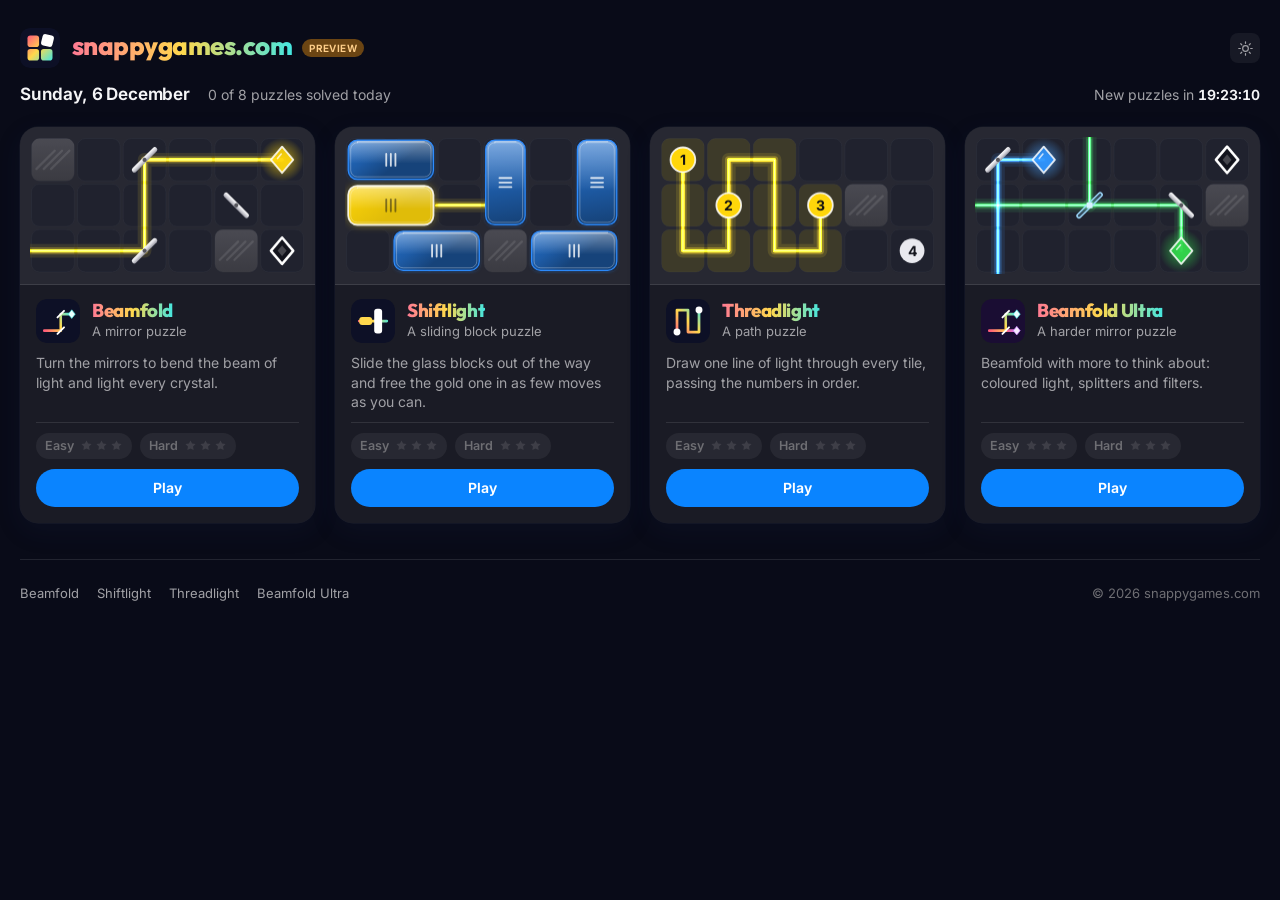
==== commit 3a9f6063: "Today's results on the home page, next-game offers, new home layout" ====
--- a/index.html
+++ b/index.html
@@ -1,12 +1,18 @@
 <!doctype html>
 <html lang="en">
 <head>
+  <meta http-equiv="Content-Security-Policy" content="default-src &#39;self&#39;; script-src &#39;self&#39; &#39;sha256-pKmsrIpbaBR+TBB4J2UGPA3G8FmTQB39eoYzp5EyJkQ=&#39;; style-src &#39;self&#39; &#39;unsafe-inline&#39;; img-src &#39;self&#39; data:; font-src &#39;self&#39;; connect-src &#39;self&#39;; worker-src &#39;self&#39;; manifest-src &#39;self&#39;; object-src &#39;none&#39;; base-uri &#39;none&#39;; form-action &#39;none&#39;">
+
 <meta charset="utf-8">
 <meta name="viewport" content="width=device-width, initial-scale=1, viewport-fit=cover">
 <meta name="color-scheme" content="light dark">
 <meta name="theme-color" content="#242634">
 <meta name="description" content="Quick daily puzzle games to play in your browser. No sign-up, no downloads.">
-<title>snappygames.com</title>
+<title>snappygames.com: quick daily puzzle games</title>
+<meta property="og:type" content="website">
+<meta property="og:site_name" content="snappygames.com">
+<meta property="og:title" content="snappygames.com: quick daily puzzle games">
+<meta property="og:description" content="Quick daily puzzle games to play in your browser. No sign-up, no downloads.">
 <link rel="icon" type="image/svg+xml" href="./favicon.svg">
 <script>
   // Pick the theme before first paint so the page never flashes the wrong one.
@@ -17,8 +23,8 @@
     document.documentElement.dataset.theme = t;
   })();
 </script>
-  <script type="module" crossorigin src="./assets/index-CXR_0oqy.js"></script>
-  <link rel="stylesheet" crossorigin href="./assets/index-DClFAKlb.css">
+  <script type="module" crossorigin src="./assets/index-aFqCM1lU.js"></script>
+  <link rel="stylesheet" crossorigin href="./assets/index-Ctz-Ijqc.css">
   <meta name="robots" content="noindex, nofollow">
 </head>
 <body class="home">
--- a/assets/index-Ctz-Ijqc.css
+++ b/assets/index-Ctz-Ijqc.css
@@ -0,0 +1 @@
+@font-face{font-family:Inter Variable;font-style:normal;font-display:swap;font-weight:100 900;src:url(./inter-latin-wght-normal-Dx4kXJAl.woff2)format("woff2")}:root{--font:-apple-system, BlinkMacSystemFont, "SF Pro Text", "Inter Variable", "Segoe UI", system-ui, sans-serif;--spring:cubic-bezier(.2, .9, .3, 1.25);--ease:cubic-bezier(.25, .1, .25, 1);--seg-w:168px;--red:#ff3b30;--green:#22b14c;--yellow:#f5a700;--blue:#007aff;--magenta:#c93fdc;--cyan:#12b3c7;--white:#fff;--desk:radial-gradient(1100px 760px at 12% 8%, #cfe0ff 0%, transparent 62%), radial-gradient(1000px 720px at 92% 94%, #ffd9ea 0%, transparent 60%), linear-gradient(160deg, #e6ebf8, #f2e9f7);--brand-1:#ec4a70;--brand-2:#e89a00;--brand-3:#0fb0ac;--bd-tile:#ffffff6b;--bd-tile-edge:#ffffffa6;--bd-1:#ff6f8f;--bd-2:#ffc21f;--bd-3:#22cfc8;--bd-4:#4d9dff;--bd-5:#b57bff;--bd-ray:.8;--bd-hot:.3;--bd-mirror:#98a0c6;--bd-mirror-shadow:#3c467840;--bd-ring:#ffffff80;--bd-ring-edge:#46508229;--bd-gem:#fff;--bd-note:#3c426480;--win-wash:radial-gradient(120% 50% at 0% 0%, #007aff0b, transparent 70%), radial-gradient(110% 45% at 100% 100%, #ff5a7a0a, transparent 70%);--win:#f6f6f7;--bar:#f6f6f7d1;--hair:#0000001a;--text:#1d1d1f;--text2:#6e6e73;--text3:#8e8e93;--accent:#007aff;--accent-hi:#2b90ff;--focus:#007aff80;--ctl:#fff;--ctl-edge:#00000024;--ctl-hover:#0000000f;--well:#0000000b;--tb-hover:#0000001a;--card:#ffffffd1;--sheet:#f8f8faf0;--sheet-solid:#f8f8fa;--scrim:#00000038;--win-shadow:0 0 0 .5px #00000038, 0 24px 70px #1e285a47, 0 4px 14px #0000001a;--pop-shadow:0 0 0 .5px #0003, 0 22px 60px #0000004d;--go-1:#ffb53d;--go-2:#ff9500;--go-ink:#2b1600;--go-glow:#ff950059;--easy:#007aff;--easy-bg:#d6e8ff;--easy-ink:#0058c4;--hard:#ff9500;--hard-bg:#ffe3bf;--hard-ink:#a85400;--free:#af52de;--free-bg:#ecdcf9;--free-ink:#7a2aa8;--solved-bg:#34c75933;--solved-ink:#1a7a36;--lightningcss-light:initial;--lightningcss-dark: ;color-scheme:light}:root[data-theme=dark]{--red:#ff5a50;--green:#32d74b;--yellow:#ffd60a;--blue:#4aa3ff;--magenta:#e667f5;--cyan:#5ce0ef;--white:#fff;--desk:radial-gradient(900px 640px at 50% 50%, #4da3ff33 0%, transparent 70%), radial-gradient(1100px 760px at 8% 4%, #222f78 0%, transparent 62%), radial-gradient(1000px 720px at 94% 96%, #14326e 0%, transparent 60%),  linear-gradient(160deg, #10143a, #090b18);--brand-1:#ff7a93;--brand-2:#ffd84d;--brand-3:#45e6e0;--bd-tile:#a0b4ff0e;--bd-tile-edge:#a0b4ff0d;--bd-1:#ff5a7a;--bd-2:#ffd84d;--bd-3:#45e6e0;--bd-4:#4da3ff;--bd-5:#5cc8ff;--bd-ray:.8;--bd-hot:.6;--bd-mirror:#fff;--bd-mirror-shadow:#0006;--bd-ring:#a0b4ff0d;--bd-ring-edge:#becdff29;--bd-gem:#eaffff;--bd-note:#c8d0ff6b;--win-wash:radial-gradient(120% 55% at 0% 0%, #4d82ff2b, transparent 70%), radial-gradient(110% 50% at 100% 100%, #4da3ff17, transparent 70%);--win:#1a1b25;--bar:#242634d1;--hair:#ffffff1a;--text:#f5f5f7;--text2:#a1a1a6;--text3:#6e6e73;--accent:#0a84ff;--accent-hi:#3a9bff;--focus:#0a84ffa6;--ctl:#ffffff1c;--ctl-edge:#ffffff12;--ctl-hover:#ffffff1a;--well:#ffffff0f;--tb-hover:#ffffff29;--card:#282a38d1;--sheet:#252733f0;--sheet-solid:#252733;--scrim:#00000080;--win-shadow:0 0 0 .5px #ffffff29, 0 24px 70px #0009;--pop-shadow:0 0 0 .5px #ffffff24, 0 22px 60px #0009;--easy:#0a84ff;--easy-bg:#1c3f6e;--easy-ink:#9ccbff;--hard:#ff9f0a;--hard-bg:#6b4513;--hard-ink:#ffcf8a;--free:#bf5af2;--free-bg:#4f2a6e;--free-ink:#e6c2ff;--solved-bg:#32d74b38;--solved-ink:#86e89b;--lightningcss-light: ;--lightningcss-dark:initial;color-scheme:dark}*{box-sizing:border-box}html,body{height:100%;margin:0}body{font:15px/1.45 var(--font);color:var(--text);background:var(--win);-webkit-font-smoothing:antialiased;-webkit-tap-highlight-color:transparent;overflow-x:hidden}button{font:inherit;color:inherit}h1,h2,h3,p{margin:0}[hidden]{display:none!important}#desk{min-height:100vh;background:var(--win);min-height:100dvh;display:flex}.window{width:100%;min-height:100vh;z-index:1;background:var(--win-wash), var(--win);min-height:100dvh;padding-bottom:env(safe-area-inset-bottom,0px);flex-direction:column;display:flex;position:relative}.titlebar{min-height:calc(52px + env(safe-area-inset-top,0px));padding:env(safe-area-inset-top,0px) 10px 0 16px;background:var(--bar);border-bottom:.5px solid var(--hair);-webkit-backdrop-filter:saturate(180%)blur(20px);backdrop-filter:saturate(180%)blur(20px);-webkit-user-select:none;user-select:none;flex-wrap:wrap;flex:none;align-items:center;display:flex;position:relative}.mark{border-radius:7.5px;flex:none;width:30px;height:30px;margin-right:10px;box-shadow:0 0 0 .5px #ffffff29,0 1px 3px #00000047}.home-link{color:var(--text2);transition:color .15s, transform .2s var(--spring);border-radius:8px;flex:none;align-self:stretch;align-items:center;margin-left:-6px;padding-left:2px;display:flex}.home-link svg{fill:none;stroke:currentColor;stroke-width:2px;stroke-linecap:round;stroke-linejoin:round;flex:none;width:12px;height:24px;margin-right:3px}.home-link:focus-visible{outline:3px solid var(--focus);outline-offset:1px}.home-link:active{transform:scale(.94)}@media (hover:hover){.home-link:hover{color:var(--text);transform:translate(-2px)}}.title{flex:1;min-width:0;padding:9px 0}.title h1{letter-spacing:-.01em;font-size:15px;font-weight:650;line-height:1}.wordmark{width:auto;max-width:100%;height:14px;margin:1px 0 4px;display:block;overflow:visible}.b1{stop-color:var(--brand-1)}.b2{stop-color:var(--brand-2)}.b3{stop-color:var(--brand-3)}.sr{clip:rect(0 0 0 0);white-space:nowrap;border:0;width:1px;height:1px;margin:-1px;padding:0;position:absolute;overflow:hidden}.backdrop,.desk-note{display:none}.backdrop{z-index:0;pointer-events:none;width:100%;height:100%;position:fixed;top:0;left:0;-webkit-mask-image:radial-gradient(1180px 860px,#000 50%,#0000 100%);mask-image:radial-gradient(1180px 860px,#000 50%,#0000 100%)}.backdrop pattern rect{fill:var(--bd-tile);stroke:var(--bd-tile-edge);stroke-width:1px}.backdrop .b1{stop-color:var(--bd-1)}.backdrop .b2{stop-color:var(--bd-2)}.backdrop .b3{stop-color:var(--bd-3)}.backdrop .b4{stop-color:var(--bd-4)}.backdrop .b5{stop-color:var(--bd-5)}.bd-scene{transition:opacity 1.2s var(--ease)}#desk:has(.stage:not(.veiled)) .bd-scene{opacity:.13}.bd-ray{fill:none;stroke-linecap:round;stroke-linejoin:round;opacity:var(--bd-ray)}.bd-ray path{stroke-dasharray:1;stroke-dashoffset:1px;animation:1.7s cubic-bezier(.35,.1,.25,1) .5s forwards bd-draw}.bd-ray.b path{animation-duration:1.3s;animation-delay:.9s}.bd-ray .halo{stroke-width:30px;opacity:.1}.bd-ray .glow{stroke-width:15px;opacity:.22}.bd-ray .core{stroke-width:5.5px}.bd-ray .hot{stroke:#fff;stroke-width:1.6px;opacity:var(--bd-hot)}@keyframes bd-draw{to{stroke-dashoffset:0}}.bd-ring circle{fill:var(--bd-ring);stroke:var(--bd-ring-edge);stroke-width:1px}.bd-mirror{fill:none;stroke:var(--bd-mirror);stroke-width:8px;stroke-linecap:round;filter:drop-shadow(0 1px 2px var(--bd-mirror-shadow))}.bd-mirror.idle{opacity:.5}.desk-note{z-index:0;letter-spacing:-.005em;color:var(--bd-note);-webkit-user-select:none;user-select:none;pointer-events:none;margin:0;font-size:13px;font-weight:600;line-height:1.35;position:fixed;bottom:24px;left:28px}.title p{color:var(--text2);white-space:nowrap;text-overflow:ellipsis;font-size:12px;line-height:1.25;overflow:hidden}.toolbar{flex:none;gap:6px;display:flex}.tb{background:var(--well);width:34px;height:34px;color:var(--text2);cursor:pointer;transition:background-color .15s, color .15s, transform .15s var(--spring);border:0;border-radius:9px;flex:none;place-items:center;padding:0;display:grid}.tb svg{fill:none;stroke:currentColor;stroke-width:1.7px;stroke-linecap:round;stroke-linejoin:round;width:19px;height:19px}.tb:active{background:var(--tb-hover);transform:scale(.9)}.tb:focus-visible{outline:3px solid var(--focus);outline-offset:1px}.btn:focus-visible{outline:3px solid var(--focus);outline-offset:1px}.switch:focus-visible{outline:3px solid var(--focus);outline-offset:1px}.tb .swap{animation:swap .35s var(--spring);display:grid}@keyframes swap{0%{opacity:0;transform:rotate(-70deg)scale(.5)}}.seg{--n:2;grid-template-columns:repeat(var(--n), minmax(0, 1fr));background:var(--well);-webkit-user-select:none;user-select:none;border-radius:9px;flex:0 0 calc(100% - 6px);height:32px;margin:0 6px 10px 0;padding:2px;display:grid;position:relative}.seg-thumb{width:calc((100% - 4px) / var(--n));background:var(--easy-bg);height:calc(100% - 4px);box-shadow:0 0 0 .5px var(--ctl-edge), 0 1px 2.5px #00000029;transition:transform .34s var(--spring), background-color .25s;border-radius:7px;position:absolute;top:2px;left:2px}.seg[data-on=hard] .seg-thumb{background:var(--hard-bg);transform:translate(100%)}.seg button{z-index:1;color:var(--text2);cursor:pointer;background:0 0;border:0;border-radius:7px;padding:0;font-size:13.5px;font-weight:600;transition:color .2s;position:relative}.seg button[aria-selected=true]{color:var(--easy-ink)}.seg button[data-mode=hard][aria-selected=true]{color:var(--hard-ink)}.seg button.done:after{content:"✓";color:#34c759;margin-left:5px;font-weight:800}.seg button:focus-visible{outline:3px solid var(--focus);outline-offset:-1px}.seg.wide{flex:none;margin:0 0 14px}.stage.switching #board,.stage.switching .cover-card{animation:switch .38s var(--ease) both}@keyframes switch{0%{opacity:0;transform:scale(.97)}}.gauges{background:var(--well);border-radius:11px;flex:none;grid-template-columns:minmax(0,1fr) minmax(0,1fr) minmax(0,1.5fr);margin:14px 16px 0;display:grid}.gauge{min-width:0;padding:8px 14px 9px}.gauge+.gauge{box-shadow:-.5px 0 0 var(--hair)}.label{letter-spacing:.04em;text-transform:uppercase;color:var(--text3);font-size:11px;font-weight:600;display:block}.value{letter-spacing:-.02em;font-variant-numeric:tabular-nums;font-size:22px;font-weight:650;line-height:1.2;display:block}.value small{color:var(--text2);letter-spacing:0;margin-left:5px;font-size:13px;font-weight:500}.value .bump{animation:bump .28s var(--spring);display:inline-block}@keyframes bump{0%{opacity:.4;transform:translateY(-5px)scale(1.18)}}.pips{flex-wrap:wrap;align-items:center;gap:6px;min-height:26.4px;padding-top:3px;display:flex}.gempip{border:2px solid var(--text3);width:13px;height:13px;transition:background-color .25s, border-color .25s, transform .3s var(--spring), box-shadow .25s;background:0 0;border-radius:3px;flex:none;transform:rotate(45deg)}.gempip.on{border-color:var(--yellow);background:var(--yellow);box-shadow:0 0 8px -1px var(--yellow);transform:rotate(45deg)scale(1.12)}.gempip.bad{border-color:var(--red);background:var(--red)}.pips:has(>:nth-child(7)){gap:4px}.pips:has(>:nth-child(7))>*{border-width:1.5px;border-radius:2.5px;width:10px;height:10px}.pips:has(>:nth-child(9)){gap:3px}.pips:has(>:nth-child(9))>*{border-radius:2px;width:8px;height:8px}.pips.many{gap:5px}.pips.many .gempip{border-radius:2.5px;width:10px;height:10px}.stage.touchy{touch-action:manipulation;-webkit-user-select:none;user-select:none;-webkit-touch-callout:none}.stage{flex:1;place-items:center;min-height:0;padding:14px 12px;display:grid;position:relative}#board{touch-action:manipulation;transition:filter .5s var(--ease), opacity .5s var(--ease), transform .5s var(--ease);border-radius:16px;display:block}.stage.veiled #board{filter:blur(16px)saturate(.7);opacity:.55;transform:scale(.985)}.cover{opacity:0;pointer-events:none;transition:opacity .3s var(--ease);place-items:center;padding:16px;display:grid;position:absolute;top:0;bottom:0;left:0;right:0}.stage.veiled .cover{opacity:1;pointer-events:auto}.cover-card{text-align:center;background:var(--card);width:min(100%,300px);box-shadow:var(--pop-shadow);-webkit-backdrop-filter:saturate(180%)blur(28px);backdrop-filter:saturate(180%)blur(28px);transition:transform .45s var(--spring);border-radius:18px;padding:24px 22px 20px;transform:scale(.94)translateY(8px)}.stage.veiled .cover-card{transform:none}.app-icon{border-radius:16px;width:68px;height:68px;margin:0 auto 12px;display:block;box-shadow:0 6px 18px #00000040,0 0 0 .5px #0000004d}.cover-card h2{letter-spacing:-.02em;font-size:22px;font-weight:700}.cover-card .date{color:var(--text2);font-size:14px}.level{color:var(--text2);justify-items:center;gap:6px;margin:14px 0 16px;font-size:13px;display:grid}.level strong{color:var(--text);font-weight:600}.bars{align-items:flex-end;gap:4px;height:18px;display:flex}.bars i{background:var(--hair);border-radius:2px;width:6px}.bars i.on{background:var(--hard)}.bars.easy i.on{background:var(--easy)}.today{cursor:pointer;letter-spacing:.04em;text-transform:uppercase;color:var(--text3);background:0 0;border:0;border-radius:12px;justify-items:center;gap:7px;margin:-4px auto 16px;padding:0;font-size:11px;font-weight:600;display:grid}.today:focus-visible{outline:3px solid var(--focus);outline-offset:3px}.today-row{transition:transform .15s var(--spring)}.today:active .today-row{transform:scale(.96)}.today-row{background:var(--well);border-radius:12px;gap:5px;padding:6px 8px;display:flex}.today-row canvas{border-radius:8px}.bars i:first-child{height:6px}.bars i:nth-child(2){height:8px}.bars i:nth-child(3){height:10px}.bars i:nth-child(4){height:12px}.bars i:nth-child(5){height:14px}.bars i:nth-child(6){height:16px}.bars i:nth-child(7){height:18px}.fine{color:var(--text3);margin-top:10px;font-size:12px}.big-time{letter-spacing:-.03em;font-variant-numeric:tabular-nums;margin:4px 0 14px;font-size:34px;font-weight:650}.btn{background:var(--ctl);min-height:36px;box-shadow:0 0 0 .5px var(--ctl-edge), 0 .5px 1.5px #00000024;white-space:nowrap;cursor:pointer;transition:transform .15s var(--spring), filter .15s, opacity .2s, background-color .15s;border:0;border-radius:8px;justify-content:center;align-items:center;gap:7px;padding:0 14px;font-size:14px;font-weight:500;display:inline-flex}.btn svg{fill:none;stroke:currentColor;stroke-width:1.8px;stroke-linecap:round;stroke-linejoin:round;flex:none;width:16px;height:16px}.btn:active{filter:brightness(.94);transform:scale(.96)}.btn:disabled{opacity:.4;cursor:default;filter:none;transform:none}.btn.primary{background:linear-gradient(var(--accent-hi), var(--accent));color:#fff;font-weight:600;box-shadow:0 0 0 .5px #0000001f,0 1px 2px #0050c859,inset 0 .5px #ffffff47}.btn.large{border-radius:11px;width:100%;min-height:44px;padding:0 22px;font-size:16px}kbd{font:600 11px/1 var(--font);color:var(--text3);background:var(--well);border-radius:4px;margin-left:2px;padding:3px 5px}.btn.primary kbd{color:#fffc;background:#ffffff2e}.actions{flex:none;justify-content:center;align-items:center;gap:10px;min-height:52px;padding:0 16px 16px;display:flex}.actions.done{animation:rise .4s var(--spring);justify-content:space-between}.actions .goal{color:var(--text2);text-align:center;text-wrap:balance;margin:0;font-size:13.5px;line-height:1.35}@keyframes rise{0%{opacity:0;transform:translateY(8px)}}.summary{min-width:0;line-height:1.3}.summary strong{font-size:15px;font-weight:650;display:block}.summary span{color:var(--text2);font-variant-numeric:tabular-nums;font-size:12.5px}.actions .group{flex:none;gap:8px;display:flex}.scrim{z-index:20;background:var(--scrim);-webkit-backdrop-filter:blur(6px);backdrop-filter:blur(6px);opacity:0;transition:opacity .22s var(--ease);place-items:center;padding:16px;display:grid;position:fixed;top:0;bottom:0;left:0;right:0}.scrim.open{opacity:1}.sheet{width:min(100%,460px);max-height:calc(100vh - 32px);overscroll-behavior:contain;background:var(--sheet-solid);max-height:calc(100dvh - 32px);box-shadow:var(--pop-shadow);opacity:0;transition:transform .34s var(--spring), opacity .2s var(--ease);border-radius:16px;outline:none;overflow-y:auto;transform:translateY(14px)scale(.96)}.scrim.open .sheet{opacity:1;transform:none}.sheet-head{z-index:2;background:var(--sheet-solid);border-bottom:.5px solid var(--hair);justify-content:space-between;align-items:center;padding:12px 14px 12px 20px;display:flex;position:sticky;top:0}.sheet-head h2{letter-spacing:-.01em;font-size:17px;font-weight:650}.sheet-body{padding:16px 20px 20px}.sheet-body h3{letter-spacing:.04em;text-transform:uppercase;color:var(--text2);margin:22px 0 9px;font-size:13.5px;font-weight:650}.sheet-body h3:first-child{margin-top:0}.sheet-body p{color:var(--text2);font-size:14.5px}.sheet-body p strong{color:var(--text);font-weight:600}.lead{text-wrap:balance;font-size:16px;font-weight:500;line-height:1.4;color:var(--text)!important}.demo{background:var(--well);border-radius:12px;flex-direction:column;align-items:center;gap:12px;margin:12px 0 4px;padding:14px 14px 13px;display:flex}.demo canvas{border-radius:12px;flex:none}.demo ol{color:var(--text2);gap:4px;margin:0;padding-left:20px;font-size:14px;display:grid}.demo ol li{text-wrap:balance}.demo ol strong{color:var(--text);white-space:nowrap;font-weight:600}.pieces{background:var(--well);border-radius:12px;margin:0;padding:0;list-style:none}.pieces li{align-items:center;gap:12px;padding:9px 14px 9px 10px;display:flex}.pieces li+li{border-top:1px solid var(--hair)}.pieces .pic{flex:none;justify-content:center;align-items:center;gap:4px;width:100px;display:flex}.pieces .pic svg{width:14px;height:14px;stroke:var(--text3);fill:none;stroke-width:2px;stroke-linecap:round;stroke-linejoin:round;flex:none}.pieces b{font-size:14px;font-weight:600;display:block}.pieces span{color:var(--text2);font-size:13.5px;line-height:1.35;display:block}.modes{gap:8px;margin:10px 0 0;padding:0;list-style:none;display:grid}.modes li{background:var(--easy-bg);color:var(--easy-ink);border-radius:12px;padding:10px 14px 11px}.modes li.hard{background:var(--hard-bg);color:var(--hard-ink)}.modes b{font-size:14px;font-weight:700;line-height:1.35;display:block}.modes span{color:var(--text);font-size:13.5px;line-height:1.35;display:block}a.btn{color:inherit;text-decoration:none}.invite.onward img{border-radius:6px;flex:none}.invite.onward.quiet{color:var(--text)}.invite-pair{grid-template-columns:1fr 1.3fr;gap:8px;margin-top:8px;display:grid}.invite-pair .invite{margin-top:0;padding:8px 10px}.invite.quiet{color:var(--text);margin-top:8px;font-weight:500}.invite.go{background:linear-gradient(180deg, var(--go-1), var(--go-2));color:var(--go-ink);box-shadow:0 2px 10px var(--go-glow);border-color:#0000;font-weight:700}.invite.go svg{transition:transform .25s var(--spring)}@media (hover:hover){.invite.go:hover{filter:brightness(1.06)}.invite.go:hover svg{transform:translate(4px)}}.result .invite.go{animation:go-in .5s var(--spring) .55s both}@keyframes go-in{0%{opacity:0;transform:translateY(8px)scale(.97)}}@media (prefers-reduced-motion:reduce){.result .invite.go{animation:none}}.invite{width:100%;min-height:40px;color:var(--accent);white-space:normal;text-align:center;justify-content:center;margin-top:14px;padding:8px 14px;font-weight:600;line-height:1.25}.setting{background:var(--well);border-radius:12px;justify-content:space-between;align-items:center;gap:14px;margin-top:16px;padding:11px 14px;display:flex}.setting b{font-size:14px;font-weight:600;display:block}.setting span{color:var(--text2);font-size:12.5px;display:block}.switch{cursor:pointer;background:#8e8e9373;border:0;border-radius:13px;flex:none;width:44px;height:26px;transition:background-color .22s;position:relative}.switch:after{content:"";width:22px;height:22px;transition:transform .28s var(--spring);background:#fff;border-radius:50%;position:absolute;top:2px;left:2px;box-shadow:0 1px 3px #0000004d}.switch[aria-checked=true]{background:#34c759}.switch[aria-checked=true]:after{transform:translate(18px)}.sheet-foot{justify-content:flex-end;gap:8px;margin-top:18px;display:flex}.sheet-foot.pinned{z-index:2;padding:12px 20px calc(12px + env(safe-area-inset-bottom,0px));background:var(--sheet-solid);border-top:.5px solid var(--hair);flex-wrap:wrap;margin:0;position:sticky;bottom:0}.sheet-foot.pinned .btn{flex:1;min-height:42px}.sheet-foot.pinned .btn.primary{flex:1.5}.check{color:var(--text2);cursor:pointer;-webkit-user-select:none;user-select:none;flex:0 0 100%;align-items:center;gap:9px;padding:0 2px 2px;font-size:13.5px;display:flex}.check input{width:17px;height:17px;accent-color:var(--accent);cursor:pointer;flex:none;margin:0}.check input:focus-visible{outline:3px solid var(--focus);outline-offset:2px}.result{text-align:center;padding:26px 20px 20px;position:relative}.tb.corner{z-index:1;position:absolute;top:12px;right:12px}.seal{width:64px;height:64px;margin:0 auto 10px;display:block}.seal circle{fill:#34c759;transform-origin:50%;animation:seal .5s var(--spring) both}.seal path{fill:none;stroke:#fff;stroke-width:3.2px;stroke-linecap:round;stroke-linejoin:round;stroke-dasharray:30;stroke-dashoffset:30px;animation:tick .38s .28s var(--ease) forwards}@keyframes seal{0%{opacity:0;transform:scale(.3)}}@keyframes tick{to{stroke-dashoffset:0}}.result h2{letter-spacing:-.02em;font-size:26px;font-weight:700}.result .sub{color:var(--text2);font-size:14px}.tiles{grid-template-columns:repeat(3,1fr);gap:8px;margin:16px 0 0;display:grid}.tiles.four{grid-template-columns:repeat(4,1fr)}.tile{background:var(--well);text-align:center;border-radius:11px;min-width:0;padding:10px 4px 9px}.tile b{letter-spacing:-.02em;font-variant-numeric:tabular-nums;font-size:22px;font-weight:650;line-height:1.2;display:block}.tile span{color:var(--text2);font-size:11.5px;line-height:1.3;display:block}.result .tile{animation:rise .45s var(--spring) both}.result .tile:first-child{animation-delay:.12s}.result .tile:nth-child(2){animation-delay:.19s}.result .tile:nth-child(3){animation-delay:.26s}.squares{flex-wrap:wrap;justify-content:center;gap:4px;max-width:300px;margin:16px auto 0;display:flex}.squares i{width:15px;height:15px;animation:pop .3s var(--spring) both;background:#34c759;border-radius:4px}.squares i.extra{background:#fc0}.squares i.more{width:auto;height:15px;font:600 12px/15px var(--font);color:var(--text2);background:0 0;font-style:normal}@keyframes pop{0%{transform:scale(0)}}.stars{vertical-align:middle;gap:2px;display:inline-flex}.stars i{display:grid}.stars svg{width:18px;height:18px;fill:var(--text3);opacity:.32;stroke:none}.stars i.on svg{fill:var(--yellow);opacity:1}.stars.mini svg{width:13px;height:13px}.value small .stars{vertical-align:1px}.stars.big{gap:6px;margin:2px 0 8px}.stars.big svg{width:50px;height:50px}.stars.big i.on svg{filter:drop-shadow(0 2px 8px #f5a70073)}.stars.big i{animation:pop .45s var(--spring) both}.stars.big i:first-child{animation-delay:.1s}.stars.big i:nth-child(2){transform-origin:50% 60%;margin-top:-8px;animation-delay:.24s}.stars.big i:nth-child(3){animation-delay:.38s}.dist-row .stars{display:flex}.caption{color:var(--text2);margin-top:7px;font-size:12.5px}.next{border-top:.5px solid var(--hair);color:var(--text2);text-align:center;margin-top:16px;padding-top:14px;font-size:13.5px}.next b{color:var(--text);font-variant-numeric:tabular-nums;font-weight:650}.result .row{grid-template-columns:1fr 1.3fr;gap:8px;margin-top:16px;display:grid}.result .row .btn{min-height:40px}.dist{gap:6px;display:grid}.dist-row{color:var(--text2);grid-template-columns:96px 1fr;align-items:center;gap:10px;font-size:13px;display:grid}.dist-bar{color:#fff;text-align:right;font-variant-numeric:tabular-nums;transform-origin:0;min-width:22px;height:20px;animation:grow .5s var(--spring) both;background:#8e8e9373;border-radius:6px;padding:0 7px;font-size:12px;font-weight:650;line-height:20px}.dist-bar.hot{background:var(--accent)}@keyframes grow{0%{opacity:0;transform:scaleX(.1)}}.empty{text-align:center;padding:8px 0 2px}.toast{left:50%;top:calc(64px + env(safe-area-inset-top,0px));z-index:30;background:var(--sheet);color:var(--text);box-shadow:var(--pop-shadow);-webkit-backdrop-filter:saturate(180%)blur(24px);backdrop-filter:saturate(180%)blur(24px);white-space:nowrap;text-overflow:ellipsis;opacity:0;pointer-events:none;max-width:calc(100vw - 24px);transition:opacity .2s, transform .3s var(--spring);border-radius:999px;padding:9px 15px;font-size:13.5px;font-weight:500;position:fixed;overflow:hidden;transform:translate(-50%,-12px)scale(.96)}.toast.show{opacity:1;transform:translate(-50%)}@media (max-width:480px){.gauge{padding-left:10px;padding-right:8px}.value{white-space:nowrap}.value small{margin-left:4px;font-size:12px}.dist-row{grid-template-columns:88px 1fr}.sheet-foot:not(.pinned) .btn{flex:1}}@media (max-width:480px) and (orientation:portrait){.actions.done{flex-direction:column;align-items:stretch;gap:10px}.actions.done .summary{text-align:center}.actions.done .group{grid-template-columns:1fr 1.2fr;display:grid}.actions.done .group.three{grid-template-columns:1fr 1fr 1.2fr}.actions.done .group.three .btn{padding:0 6px}}@media (max-width:340px){.mark{display:none}}@media (max-height:600px) and (orientation:portrait){.app-icon{border-radius:9px;width:38px;height:38px;margin-bottom:6px}.cover-card{padding:14px 18px}.cover-card .fine{display:none}.level{margin:8px 0 10px}.today{margin-bottom:10px}}@media (pointer:coarse){.tb{position:relative}.tb:after{content:"";position:absolute;top:-5px;bottom:-5px;left:-3px;right:-3px}.btn,.sheet-foot.pinned .btn{min-height:44px}.actions{min-height:60px}.seg button:before{content:"";position:absolute;top:-7px;bottom:-7px;left:0;right:0}.switch:before{content:"";position:absolute;top:-8px;bottom:-8px;left:-3px;right:-3px}.check{min-height:40px;padding-bottom:0}}@media (pointer:coarse) and (max-width:639px) and (orientation:portrait){.seg{height:38px}.seg button:before{top:-3px;bottom:-3px}.seg button{font-size:14px}}@media (hover:hover){.tb:hover{background:var(--tb-hover);color:var(--text)}.btn:hover:not(:disabled){filter:brightness(1.04)}:root[data-theme=dark] .btn:hover:not(:disabled){filter:brightness(1.2)}}@media (min-width:640px) and (min-height:560px){body{background:#dfe5f3}:root[data-theme=dark] body{background:#090b18}#desk{background:var(--desk);justify-content:center;align-items:center;padding:24px}.backdrop{display:block}.window{width:clamp(580px,80vh,880px);max-width:calc(100vw - 48px);min-height:0;box-shadow:var(--win-shadow);animation:open .5s var(--spring) both;border-radius:12px;overflow:hidden}@keyframes open{0%{opacity:0;transform:scale(.96)}}.titlebar{flex-wrap:nowrap}.title{max-width:calc(50% - var(--seg-w) / 2 - 46px);padding:0}.mark{border-radius:7px;width:28px;height:28px;margin-right:9px}.toolbar{margin-left:auto}.seg{width:var(--seg-w);height:28px;margin:0 0 0 calc(var(--seg-w) / -2);border-radius:8px;flex:none;position:absolute;top:12px;left:50%}.seg button{font-size:13px}.seg.wide{width:auto;height:30px;margin:0 0 14px;position:relative;top:auto;left:auto}.tb{border-radius:8px;width:30px;height:30px}.tb svg{width:17px;height:17px}.sheet .tb{width:32px;height:32px}.stage{padding:16px}.actions{min-height:54px;padding-bottom:18px}.toast{top:18px}}@media (min-width:640px) and (min-height:560px) and (max-height:800px){.mark{display:none}.title{max-width:calc(50% - var(--seg-w) / 2 - 9px)}}@media (pointer:coarse) and (min-width:640px) and (min-height:560px){.tb,.sheet .tb{width:36px;height:36px}.seg{height:34px;top:9px}.seg.wide{height:38px}}@media (min-width:1200px) and (min-height:560px){.desk-note{display:block}}@media (max-height:940px){.pieces li{padding-top:7px;padding-bottom:7px}.demo{gap:9px;margin-top:8px;padding:11px 14px 10px}.sheet-body h3{margin-top:16px}}@media (max-height:720px){.app-icon{border-radius:11px;width:46px;height:46px;margin-bottom:8px}.cover-card{padding:18px 20px 16px}.cover-card h2{font-size:20px}.level{margin:10px 0 12px}.today{margin-bottom:12px}.fine{margin-top:8px}}@media (orientation:landscape) and (max-height:559px){#desk,.window{height:100vh;height:100dvh;min-height:0}.window{grid-template-rows:auto auto minmax(0,1fr) auto;grid-template-columns:minmax(0,1fr) minmax(250px,300px);padding-bottom:0;display:grid}.stage{padding:8px 10px 8px calc(10px + env(safe-area-inset-left,0px));grid-area:1/1/-1}.titlebar,.gauges,.actions{margin-right:env(safe-area-inset-right,0px);grid-column:2}.titlebar{-webkit-backdrop-filter:none;backdrop-filter:none;background:0 0;border-bottom:0;grid-row:1;min-height:0;padding:2px 8px 0 4px}.title{padding:6px 0}.mark{display:none}.seg{height:30px;margin:2px 4px 0 0}.gauges{grid-row:2;grid-template-columns:1fr 1fr;margin:10px 12px 0 4px}.gauge{padding:6px 12px 7px}.gauge:nth-child(3){box-shadow:0 -.5px 0 var(--hair);grid-column:1/-1;justify-content:space-between;align-items:center;gap:10px;display:flex}.gauge:nth-child(3) .pips{justify-content:flex-end;min-height:22px;padding-top:0}.value{font-size:20px}.actions{padding:0 12px calc(10px + env(safe-area-inset-bottom,0px)) 4px;flex-wrap:wrap;grid-row:4;gap:8px;min-height:0}.actions .btn{flex:1;padding:0 8px}.actions.done{flex-direction:column;align-items:stretch;gap:8px}.actions.done .group{grid-template-columns:1fr 1.2fr;display:grid}.actions.done .group.three{grid-template-columns:1fr 1fr 1.2fr}.actions.done .group.three .btn{padding:0 6px}.cover{padding:8px}.demo{flex-direction:row;justify-content:center;gap:20px}.cover-card{width:min(100%,290px);padding:14px 18px}.app-icon,.cover-card .fine{display:none}.level{margin:8px 0 10px}.today{margin-bottom:10px}.big-time{margin:2px 0 10px;font-size:28px}.toast{top:10px}.scrim{padding:10px}.sheet{max-height:calc(100vh - 20px);max-height:calc(100dvh - 20px)}.result{padding:14px 20px 0}.seal{display:none}.result h2{font-size:21px}.tiles,.squares,.invite{margin-top:10px}.next{margin-top:10px;padding-top:10px}.result .row{background:var(--sheet-solid);border-top:.5px solid var(--hair);margin:10px -20px 0;padding:10px 20px 12px;position:sticky;bottom:0}}::view-transition-old(root){mix-blend-mode:normal;animation:none}::view-transition-new(root){mix-blend-mode:normal;animation:none}::view-transition-new(root){animation:reveal .55s var(--ease) both}@keyframes reveal{0%{clip-path:circle(0 at var(--vx,50%) var(--vy,0%))}to{clip-path:circle(150vmax at var(--vx,50%) var(--vy,0%))}}@media (prefers-reduced-motion:reduce){*,:before,:after{transition-duration:.01ms!important;animation-duration:.01ms!important;animation-delay:0s!important}}@font-face{font-family:Outfit Variable;font-style:normal;font-display:block;font-weight:100 900;src:url(./outfit-latin-wght-normal-Bc-8i84L.woff2)format("woff2")}.wordmark.name{width:max-content;height:14px;font:800 18.6px/14px "Outfit Variable", var(--font);letter-spacing:-.02em;white-space:nowrap;box-sizing:content-box;color:var(--brand-2);background:linear-gradient(90deg, var(--brand-1), var(--brand-2) 50%, var(--brand-3));-webkit-text-fill-color:transparent;-webkit-background-clip:text;background-clip:text;margin-bottom:-1px;padding-bottom:5px}body.home{background:var(--desk) fixed, var(--win);height:auto;min-height:100%}#home{max-width:1280px;padding:28px 20px 48px;padding-bottom:max(48px, env(safe-area-inset-bottom));margin:0 auto}.h-top{align-items:center;gap:12px;margin-bottom:14px;display:flex}.h-today{color:var(--text2);flex-wrap:wrap;align-items:baseline;gap:2px 18px;margin:0 0 20px;font-size:14px;display:flex}#h-date{color:var(--text);letter-spacing:-.01em;font-size:17px;font-weight:650}#h-count.all{color:var(--easy-ink);font-weight:600}.h-new{margin-left:auto}.h-new b{color:var(--text);font-variant-numeric:tabular-nums;font-weight:650}.sr{clip-path:inset(50%);white-space:nowrap;width:1px;height:1px;position:absolute;overflow:hidden}.h-mark{border-radius:10px;flex:none}.h-site{align-items:center;gap:10px;min-width:0;margin-right:auto;display:flex}.h-site h1{font-size:inherit}.h-site .wordmark.name{height:20px;padding-bottom:7px;font-size:26px;line-height:20px}.h-top .tb{flex:none}.h-games{grid-template-columns:repeat(2,1fr);gap:20px;display:grid}@media (min-width:1100px){.h-games{grid-template-columns:repeat(4,1fr)}}@media (min-width:521px) and (max-width:1099px){#home{max-width:860px}}.h-card{min-width:0;color:var(--text);background:var(--win);box-shadow:0 0 0 .5px var(--ctl-edge), 0 8px 26px #1e285a24;transition:transform .25s var(--spring), box-shadow .25s var(--ease);animation:h-in .5s var(--ease) backwards;animation-delay:calc(var(--i) * 70ms);border-radius:18px;flex-direction:column;text-decoration:none;display:flex;overflow:hidden}.h-card:focus-visible{outline:3px solid var(--focus);outline-offset:3px}.h-card:active{transform:scale(.985)}@media (hover:hover){.h-card:hover{box-shadow:0 0 0 .5px var(--ctl-edge), 0 16px 40px #1e285a38;transform:translateY(-4px)}.h-card:hover .h-play:not(.done){background:var(--accent-hi)}}@keyframes h-in{0%{opacity:0;transform:translateY(12px)}}.h-banner{background:var(--well);border-bottom:1px solid var(--hair);padding:10px;display:block}.h-banner canvas{aspect-ratio:2;width:100%;display:block}.h-tag{letter-spacing:.04em;text-transform:uppercase;background:var(--hard-bg);color:var(--hard-ink);border-radius:999px;padding:2px 7px;font-size:10px;font-weight:650}.h-body{grid-template-columns:auto 1fr;align-items:center;gap:10px 12px;padding:14px 16px 16px;display:grid}.h-icon{border-radius:11px;display:block}.h-text{gap:1px;min-width:0;display:grid}.h-name{flex-wrap:wrap;align-items:center;gap:3px 8px;display:flex}.h-tagline{color:var(--text2);font-size:13px}.h-play{color:#fff;background:var(--accent);transition:background .2s var(--ease);border-radius:999px;order:2;grid-column:1/-1;justify-content:center;align-items:center;gap:5px;padding:9px 18px;font-size:14px;font-weight:650;display:flex}.h-play svg{fill:none;stroke:currentColor;stroke-width:2.4px;stroke-linecap:round;stroke-linejoin:round;width:14px;height:14px}.h-play.done{background:var(--easy-bg);color:var(--easy-ink)}.h-blurb{color:var(--text2);grid-column:1/-1;font-size:14px;line-height:1.4}.h-body{flex:1;grid-template-rows:auto 1fr auto auto}.h-blurb{align-self:start}.h-status{border-top:1px solid var(--hair);color:var(--text3);order:1;grid-column:1/-1;align-self:end;align-items:center;gap:8px;padding-top:10px;font-size:12.5px;font-weight:600;display:flex}.h-mode{background:var(--well);border-radius:999px;align-items:center;gap:6px;padding:4px 9px;display:inline-flex}.h-mode.on{color:var(--text)}.h-streak{color:var(--hard-ink);font-variant-numeric:tabular-nums;align-items:center;gap:3px;margin-left:auto;display:inline-flex}.h-streak svg{width:15px;height:15px;fill:var(--hard)}.h-foot{border-top:1px solid var(--hair);color:var(--text3);flex-wrap:wrap;justify-content:space-between;align-items:center;gap:10px 20px;margin-top:36px;padding-top:18px;font-size:13px;display:flex}.h-foot nav{flex-wrap:wrap;gap:6px 18px;display:flex}.h-foot a{color:var(--text2);padding:6px 0;text-decoration:none}.h-foot a:hover{color:var(--text);text-decoration:underline}.h-foot a:focus-visible{outline:3px solid var(--focus);outline-offset:2px;border-radius:4px}@media (max-width:520px){#home{padding:16px 12px 32px}.h-games{gap:10px}.h-card{border-radius:14px}.h-banner{padding:6px}.h-body{grid-template-rows:1fr auto auto;grid-template-columns:auto 1fr;gap:8px;padding:10px 10px 11px}.h-icon,.h-text{align-self:start}.h-icon{border-radius:7px;width:28px;height:28px}.h-text .wordmark.name{height:12px;font-size:16px;line-height:12px}.h-tagline{font-size:12px}.h-blurb{display:none}.h-status{grid-template-columns:1fr auto;gap:5px 4px;padding-top:8px;font-size:12px;display:grid}.h-mode{background:0 0;grid-column:1;justify-content:space-between;padding:0}.h-streak{flex-direction:column;grid-area:1/2/span 2;align-self:center;gap:0;margin:0}.h-play{padding:7px 10px}}@media (max-width:350px){.h-icon,.h-site .h-tag{display:none}.h-body{grid-template-columns:1fr}}@media (max-width:420px){.h-top{margin-bottom:10px}.h-today{margin-bottom:14px;font-size:13px}#h-date{width:100%}.h-new{margin-left:auto}.h-site .wordmark.name{height:17px;font-size:22px;line-height:17px}}@media (prefers-reduced-motion:reduce){.h-card{transition:none;animation:none}}
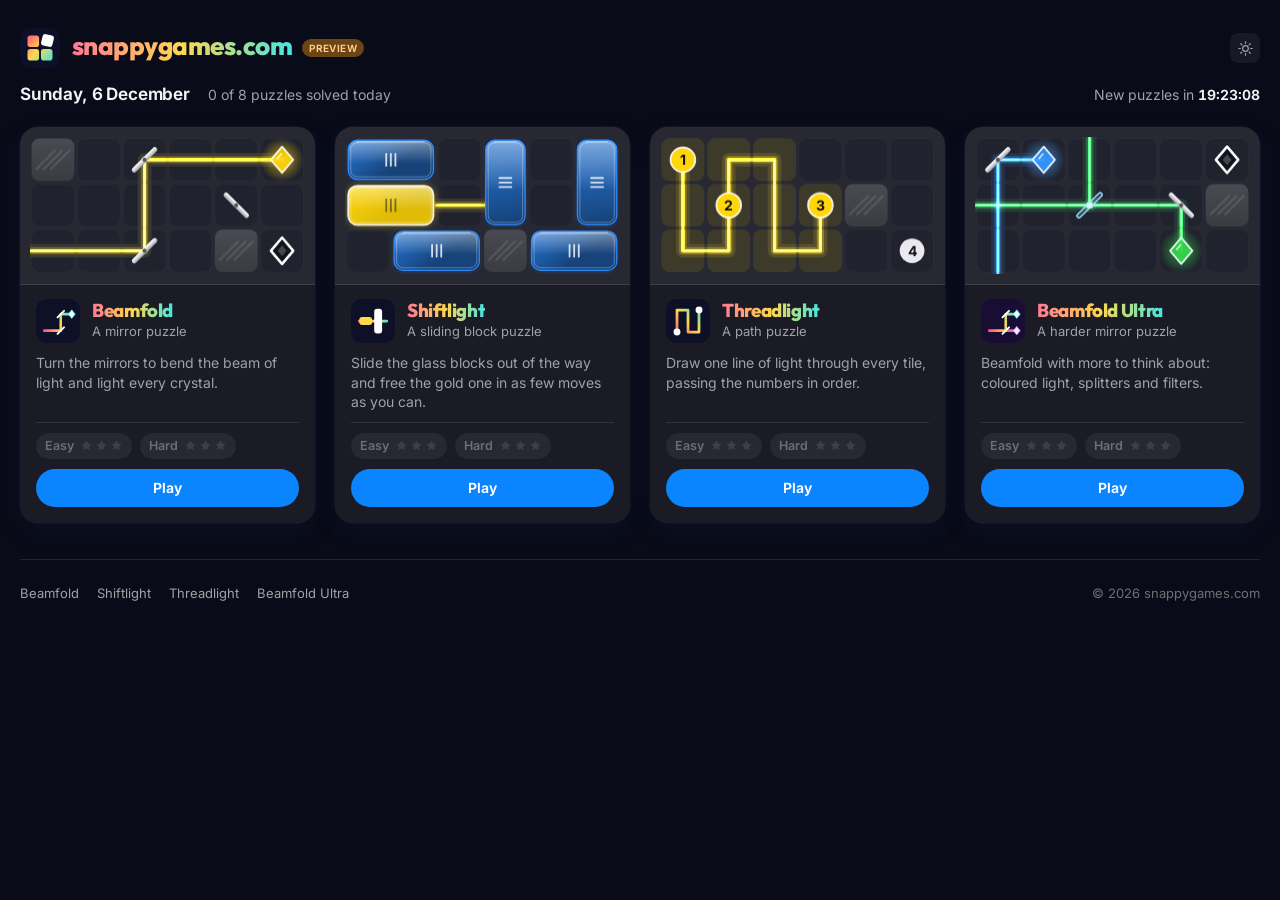
==== commit 55d5a3d9: "A playable tutorial in Beamfold, Shiftlight and Threadlight" ====
--- a/index.html
+++ b/index.html
@@ -23,8 +23,8 @@
     document.documentElement.dataset.theme = t;
   })();
 </script>
-  <script type="module" crossorigin src="./assets/index-aFqCM1lU.js"></script>
-  <link rel="stylesheet" crossorigin href="./assets/index-Ctz-Ijqc.css">
+  <script type="module" crossorigin src="./assets/index-DU12Sfb0.js"></script>
+  <link rel="stylesheet" crossorigin href="./assets/index-BTKAx57E.css">
   <meta name="robots" content="noindex, nofollow">
 </head>
 <body class="home">
--- a/assets/index-BTKAx57E.css
+++ b/assets/index-BTKAx57E.css
@@ -0,0 +1 @@
+@font-face{font-family:Inter Variable;font-style:normal;font-display:swap;font-weight:100 900;src:url(./inter-latin-wght-normal-Dx4kXJAl.woff2)format("woff2")}:root{--font:-apple-system, BlinkMacSystemFont, "SF Pro Text", "Inter Variable", "Segoe UI", system-ui, sans-serif;--spring:cubic-bezier(.2, .9, .3, 1.25);--ease:cubic-bezier(.25, .1, .25, 1);--seg-w:168px;--red:#ff3b30;--green:#22b14c;--yellow:#f5a700;--blue:#007aff;--magenta:#c93fdc;--cyan:#12b3c7;--white:#fff;--desk:radial-gradient(1100px 760px at 12% 8%, #cfe0ff 0%, transparent 62%), radial-gradient(1000px 720px at 92% 94%, #ffd9ea 0%, transparent 60%), linear-gradient(160deg, #e6ebf8, #f2e9f7);--brand-1:#ec4a70;--brand-2:#e89a00;--brand-3:#0fb0ac;--bd-tile:#ffffff6b;--bd-tile-edge:#ffffffa6;--bd-1:#ff6f8f;--bd-2:#ffc21f;--bd-3:#22cfc8;--bd-4:#4d9dff;--bd-5:#b57bff;--bd-ray:.8;--bd-hot:.3;--bd-mirror:#98a0c6;--bd-mirror-shadow:#3c467840;--bd-ring:#ffffff80;--bd-ring-edge:#46508229;--bd-gem:#fff;--bd-note:#3c426480;--win-wash:radial-gradient(120% 50% at 0% 0%, #007aff0b, transparent 70%), radial-gradient(110% 45% at 100% 100%, #ff5a7a0a, transparent 70%);--win:#f6f6f7;--bar:#f6f6f7d1;--hair:#0000001a;--text:#1d1d1f;--text2:#6e6e73;--text3:#8e8e93;--accent:#007aff;--accent-hi:#2b90ff;--focus:#007aff80;--ctl:#fff;--ctl-edge:#00000024;--ctl-hover:#0000000f;--well:#0000000b;--tb-hover:#0000001a;--card:#ffffffd1;--sheet:#f8f8faf0;--sheet-solid:#f8f8fa;--scrim:#00000038;--win-shadow:0 0 0 .5px #00000038, 0 24px 70px #1e285a47, 0 4px 14px #0000001a;--pop-shadow:0 0 0 .5px #0003, 0 22px 60px #0000004d;--go-1:#ffb53d;--go-2:#ff9500;--go-ink:#2b1600;--go-glow:#ff950059;--easy:#007aff;--easy-bg:#d6e8ff;--easy-ink:#0058c4;--hard:#ff9500;--hard-bg:#ffe3bf;--hard-ink:#a85400;--free:#af52de;--free-bg:#ecdcf9;--free-ink:#7a2aa8;--solved-bg:#34c75933;--solved-ink:#1a7a36;--lightningcss-light:initial;--lightningcss-dark: ;color-scheme:light}:root[data-theme=dark]{--red:#ff5a50;--green:#32d74b;--yellow:#ffd60a;--blue:#4aa3ff;--magenta:#e667f5;--cyan:#5ce0ef;--white:#fff;--desk:radial-gradient(900px 640px at 50% 50%, #4da3ff33 0%, transparent 70%), radial-gradient(1100px 760px at 8% 4%, #222f78 0%, transparent 62%), radial-gradient(1000px 720px at 94% 96%, #14326e 0%, transparent 60%),  linear-gradient(160deg, #10143a, #090b18);--brand-1:#ff7a93;--brand-2:#ffd84d;--brand-3:#45e6e0;--bd-tile:#a0b4ff0e;--bd-tile-edge:#a0b4ff0d;--bd-1:#ff5a7a;--bd-2:#ffd84d;--bd-3:#45e6e0;--bd-4:#4da3ff;--bd-5:#5cc8ff;--bd-ray:.8;--bd-hot:.6;--bd-mirror:#fff;--bd-mirror-shadow:#0006;--bd-ring:#a0b4ff0d;--bd-ring-edge:#becdff29;--bd-gem:#eaffff;--bd-note:#c8d0ff6b;--win-wash:radial-gradient(120% 55% at 0% 0%, #4d82ff2b, transparent 70%), radial-gradient(110% 50% at 100% 100%, #4da3ff17, transparent 70%);--win:#1a1b25;--bar:#242634d1;--hair:#ffffff1a;--text:#f5f5f7;--text2:#a1a1a6;--text3:#6e6e73;--accent:#0a84ff;--accent-hi:#3a9bff;--focus:#0a84ffa6;--ctl:#ffffff1c;--ctl-edge:#ffffff12;--ctl-hover:#ffffff1a;--well:#ffffff0f;--tb-hover:#ffffff29;--card:#282a38d1;--sheet:#252733f0;--sheet-solid:#252733;--scrim:#00000080;--win-shadow:0 0 0 .5px #ffffff29, 0 24px 70px #0009;--pop-shadow:0 0 0 .5px #ffffff24, 0 22px 60px #0009;--easy:#0a84ff;--easy-bg:#1c3f6e;--easy-ink:#9ccbff;--hard:#ff9f0a;--hard-bg:#6b4513;--hard-ink:#ffcf8a;--free:#bf5af2;--free-bg:#4f2a6e;--free-ink:#e6c2ff;--solved-bg:#32d74b38;--solved-ink:#86e89b;--lightningcss-light: ;--lightningcss-dark:initial;color-scheme:dark}*{box-sizing:border-box}html,body{height:100%;margin:0}body{font:15px/1.45 var(--font);color:var(--text);background:var(--win);-webkit-font-smoothing:antialiased;-webkit-tap-highlight-color:transparent;overflow-x:hidden}button{font:inherit;color:inherit}h1,h2,h3,p{margin:0}[hidden]{display:none!important}#desk{min-height:100vh;background:var(--win);min-height:100dvh;display:flex}.window{width:100%;min-height:100vh;z-index:1;background:var(--win-wash), var(--win);min-height:100dvh;padding-bottom:env(safe-area-inset-bottom,0px);flex-direction:column;display:flex;position:relative}.titlebar{min-height:calc(52px + env(safe-area-inset-top,0px));padding:env(safe-area-inset-top,0px) 10px 0 16px;background:var(--bar);border-bottom:.5px solid var(--hair);-webkit-backdrop-filter:saturate(180%)blur(20px);backdrop-filter:saturate(180%)blur(20px);-webkit-user-select:none;user-select:none;flex-wrap:wrap;flex:none;align-items:center;display:flex;position:relative}.mark{border-radius:7.5px;flex:none;width:30px;height:30px;margin-right:10px;box-shadow:0 0 0 .5px #ffffff29,0 1px 3px #00000047}.home-link{color:var(--text2);transition:color .15s, transform .2s var(--spring);border-radius:8px;flex:none;align-self:stretch;align-items:center;margin-left:-6px;padding-left:2px;display:flex}.home-link svg{fill:none;stroke:currentColor;stroke-width:2px;stroke-linecap:round;stroke-linejoin:round;flex:none;width:12px;height:24px;margin-right:3px}.home-link:focus-visible{outline:3px solid var(--focus);outline-offset:1px}.home-link:active{transform:scale(.94)}@media (hover:hover){.home-link:hover{color:var(--text);transform:translate(-2px)}}.title{flex:1;min-width:0;padding:9px 0}.title h1{letter-spacing:-.01em;font-size:15px;font-weight:650;line-height:1}.wordmark{width:auto;max-width:100%;height:14px;margin:1px 0 4px;display:block;overflow:visible}.b1{stop-color:var(--brand-1)}.b2{stop-color:var(--brand-2)}.b3{stop-color:var(--brand-3)}.sr{clip:rect(0 0 0 0);white-space:nowrap;border:0;width:1px;height:1px;margin:-1px;padding:0;position:absolute;overflow:hidden}.backdrop,.desk-note{display:none}.backdrop{z-index:0;pointer-events:none;width:100%;height:100%;position:fixed;top:0;left:0;-webkit-mask-image:radial-gradient(1180px 860px,#000 50%,#0000 100%);mask-image:radial-gradient(1180px 860px,#000 50%,#0000 100%)}.backdrop pattern rect{fill:var(--bd-tile);stroke:var(--bd-tile-edge);stroke-width:1px}.backdrop .b1{stop-color:var(--bd-1)}.backdrop .b2{stop-color:var(--bd-2)}.backdrop .b3{stop-color:var(--bd-3)}.backdrop .b4{stop-color:var(--bd-4)}.backdrop .b5{stop-color:var(--bd-5)}.bd-scene{transition:opacity 1.2s var(--ease)}#desk:has(.stage:not(.veiled)) .bd-scene{opacity:.13}.bd-ray{fill:none;stroke-linecap:round;stroke-linejoin:round;opacity:var(--bd-ray)}.bd-ray path{stroke-dasharray:1;stroke-dashoffset:1px;animation:1.7s cubic-bezier(.35,.1,.25,1) .5s forwards bd-draw}.bd-ray.b path{animation-duration:1.3s;animation-delay:.9s}.bd-ray .halo{stroke-width:30px;opacity:.1}.bd-ray .glow{stroke-width:15px;opacity:.22}.bd-ray .core{stroke-width:5.5px}.bd-ray .hot{stroke:#fff;stroke-width:1.6px;opacity:var(--bd-hot)}@keyframes bd-draw{to{stroke-dashoffset:0}}.bd-ring circle{fill:var(--bd-ring);stroke:var(--bd-ring-edge);stroke-width:1px}.bd-mirror{fill:none;stroke:var(--bd-mirror);stroke-width:8px;stroke-linecap:round;filter:drop-shadow(0 1px 2px var(--bd-mirror-shadow))}.bd-mirror.idle{opacity:.5}.desk-note{z-index:0;letter-spacing:-.005em;color:var(--bd-note);-webkit-user-select:none;user-select:none;pointer-events:none;margin:0;font-size:13px;font-weight:600;line-height:1.35;position:fixed;bottom:24px;left:28px}.title p{color:var(--text2);white-space:nowrap;text-overflow:ellipsis;font-size:12px;line-height:1.25;overflow:hidden}.toolbar{flex:none;gap:6px;display:flex}.tb{background:var(--well);width:34px;height:34px;color:var(--text2);cursor:pointer;transition:background-color .15s, color .15s, transform .15s var(--spring);border:0;border-radius:9px;flex:none;place-items:center;padding:0;display:grid}.tb svg{fill:none;stroke:currentColor;stroke-width:1.7px;stroke-linecap:round;stroke-linejoin:round;width:19px;height:19px}.tb:active{background:var(--tb-hover);transform:scale(.9)}.tb:focus-visible{outline:3px solid var(--focus);outline-offset:1px}.btn:focus-visible{outline:3px solid var(--focus);outline-offset:1px}.switch:focus-visible{outline:3px solid var(--focus);outline-offset:1px}.tb .swap{animation:swap .35s var(--spring);display:grid}@keyframes swap{0%{opacity:0;transform:rotate(-70deg)scale(.5)}}.seg{--n:2;grid-template-columns:repeat(var(--n), minmax(0, 1fr));background:var(--well);-webkit-user-select:none;user-select:none;border-radius:9px;flex:0 0 calc(100% - 6px);height:32px;margin:0 6px 10px 0;padding:2px;display:grid;position:relative}.seg-thumb{width:calc((100% - 4px) / var(--n));background:var(--easy-bg);height:calc(100% - 4px);box-shadow:0 0 0 .5px var(--ctl-edge), 0 1px 2.5px #00000029;transition:transform .34s var(--spring), background-color .25s;border-radius:7px;position:absolute;top:2px;left:2px}.seg[data-on=hard] .seg-thumb{background:var(--hard-bg);transform:translate(100%)}.seg button{z-index:1;color:var(--text2);cursor:pointer;background:0 0;border:0;border-radius:7px;padding:0;font-size:13.5px;font-weight:600;transition:color .2s;position:relative}.seg button[aria-selected=true]{color:var(--easy-ink)}.seg button[data-mode=hard][aria-selected=true]{color:var(--hard-ink)}.seg button.done:after{content:"✓";color:#34c759;margin-left:5px;font-weight:800}.seg button:focus-visible{outline:3px solid var(--focus);outline-offset:-1px}.seg.wide{flex:none;margin:0 0 14px}.stage.switching #board,.stage.switching .cover-card{animation:switch .38s var(--ease) both}@keyframes switch{0%{opacity:0;transform:scale(.97)}}.gauges{background:var(--well);border-radius:11px;flex:none;grid-template-columns:minmax(0,1fr) minmax(0,1fr) minmax(0,1.5fr);margin:14px 16px 0;display:grid;position:relative}.gauge{min-width:0;padding:8px 14px 9px}.tutor{z-index:1;border-radius:inherit;background:var(--sheet-solid);box-shadow:inset 0 0 0 1.5px var(--accent);text-wrap:balance;align-items:center;gap:11px;padding:0 14px;font-size:14px;line-height:1.3;display:flex;position:absolute;top:0;bottom:0;left:0;right:0}.tutor[hidden]{display:none}.tutor b{background:var(--accent);color:#fff;font-variant-numeric:tabular-nums;border-radius:999px;flex:none;padding:3px 7px;font-size:11.5px;font-weight:650}.tutor span{min-width:0}@media (max-width:400px){.tutor{gap:9px;padding:0 10px;font-size:13px}}.gauge+.gauge{box-shadow:-.5px 0 0 var(--hair)}.label{letter-spacing:.04em;text-transform:uppercase;color:var(--text3);font-size:11px;font-weight:600;display:block}.value{letter-spacing:-.02em;font-variant-numeric:tabular-nums;font-size:22px;font-weight:650;line-height:1.2;display:block}.value small{color:var(--text2);letter-spacing:0;margin-left:5px;font-size:13px;font-weight:500}.value .bump{animation:bump .28s var(--spring);display:inline-block}@keyframes bump{0%{opacity:.4;transform:translateY(-5px)scale(1.18)}}.pips{flex-wrap:wrap;align-items:center;gap:6px;min-height:26.4px;padding-top:3px;display:flex}.gempip{border:2px solid var(--text3);width:13px;height:13px;transition:background-color .25s, border-color .25s, transform .3s var(--spring), box-shadow .25s;background:0 0;border-radius:3px;flex:none;transform:rotate(45deg)}.gempip.on{border-color:var(--yellow);background:var(--yellow);box-shadow:0 0 8px -1px var(--yellow);transform:rotate(45deg)scale(1.12)}.gempip.bad{border-color:var(--red);background:var(--red)}.pips:has(>:nth-child(7)){gap:4px}.pips:has(>:nth-child(7))>*{border-width:1.5px;border-radius:2.5px;width:10px;height:10px}.pips:has(>:nth-child(9)){gap:3px}.pips:has(>:nth-child(9))>*{border-radius:2px;width:8px;height:8px}.pips.many{gap:5px}.pips.many .gempip{border-radius:2.5px;width:10px;height:10px}.stage.touchy{touch-action:manipulation;-webkit-user-select:none;user-select:none;-webkit-touch-callout:none}.stage{flex:1;place-items:center;min-height:0;padding:14px 12px;display:grid;position:relative}#board{touch-action:manipulation;transition:filter .5s var(--ease), opacity .5s var(--ease), transform .5s var(--ease);border-radius:16px;display:block}.stage.veiled #board{filter:blur(16px)saturate(.7);opacity:.55;transform:scale(.985)}.cover{opacity:0;pointer-events:none;transition:opacity .3s var(--ease);place-items:center;padding:16px;display:grid;position:absolute;top:0;bottom:0;left:0;right:0}.stage.veiled .cover{opacity:1;pointer-events:auto}.cover-card{text-align:center;background:var(--card);width:min(100%,300px);box-shadow:var(--pop-shadow);-webkit-backdrop-filter:saturate(180%)blur(28px);backdrop-filter:saturate(180%)blur(28px);transition:transform .45s var(--spring);border-radius:18px;padding:24px 22px 20px;transform:scale(.94)translateY(8px)}.stage.veiled .cover-card{transform:none}.app-icon{border-radius:16px;width:68px;height:68px;margin:0 auto 12px;display:block;box-shadow:0 6px 18px #00000040,0 0 0 .5px #0000004d}.cover-card h2{letter-spacing:-.02em;font-size:22px;font-weight:700}.cover-card .date{color:var(--text2);font-size:14px}.level{color:var(--text2);justify-items:center;gap:6px;margin:14px 0 16px;font-size:13px;display:grid}.level strong{color:var(--text);font-weight:600}.bars{align-items:flex-end;gap:4px;height:18px;display:flex}.bars i{background:var(--hair);border-radius:2px;width:6px}.bars i.on{background:var(--hard)}.bars.easy i.on{background:var(--easy)}.today{cursor:pointer;letter-spacing:.04em;text-transform:uppercase;color:var(--text3);background:0 0;border:0;border-radius:12px;justify-items:center;gap:7px;margin:-4px auto 16px;padding:0;font-size:11px;font-weight:600;display:grid}.today:focus-visible{outline:3px solid var(--focus);outline-offset:3px}.today-row{transition:transform .15s var(--spring)}.today:active .today-row{transform:scale(.96)}.today-row{background:var(--well);border-radius:12px;gap:5px;padding:6px 8px;display:flex}.today-row canvas{border-radius:8px}.bars i:first-child{height:6px}.bars i:nth-child(2){height:8px}.bars i:nth-child(3){height:10px}.bars i:nth-child(4){height:12px}.bars i:nth-child(5){height:14px}.bars i:nth-child(6){height:16px}.bars i:nth-child(7){height:18px}.fine{color:var(--text3);margin-top:10px;font-size:12px}.big-time{letter-spacing:-.03em;font-variant-numeric:tabular-nums;margin:4px 0 14px;font-size:34px;font-weight:650}.btn{background:var(--ctl);min-height:36px;box-shadow:0 0 0 .5px var(--ctl-edge), 0 .5px 1.5px #00000024;white-space:nowrap;cursor:pointer;transition:transform .15s var(--spring), filter .15s, opacity .2s, background-color .15s;border:0;border-radius:8px;justify-content:center;align-items:center;gap:7px;padding:0 14px;font-size:14px;font-weight:500;display:inline-flex}.btn svg{fill:none;stroke:currentColor;stroke-width:1.8px;stroke-linecap:round;stroke-linejoin:round;flex:none;width:16px;height:16px}.btn:active{filter:brightness(.94);transform:scale(.96)}.btn:disabled{opacity:.4;cursor:default;filter:none;transform:none}.btn.primary{background:linear-gradient(var(--accent-hi), var(--accent));color:#fff;font-weight:600;box-shadow:0 0 0 .5px #0000001f,0 1px 2px #0050c859,inset 0 .5px #ffffff47}.btn.large{border-radius:11px;width:100%;min-height:44px;padding:0 22px;font-size:16px}kbd{font:600 11px/1 var(--font);color:var(--text3);background:var(--well);border-radius:4px;margin-left:2px;padding:3px 5px}.btn.primary kbd{color:#fffc;background:#ffffff2e}.actions{flex:none;justify-content:center;align-items:center;gap:10px;min-height:52px;padding:0 16px 16px;display:flex}.actions.done{animation:rise .4s var(--spring);justify-content:space-between}.actions .goal{color:var(--text2);text-align:center;text-wrap:balance;margin:0;font-size:13.5px;line-height:1.35}@keyframes rise{0%{opacity:0;transform:translateY(8px)}}.summary{min-width:0;line-height:1.3}.summary strong{font-size:15px;font-weight:650;display:block}.summary span{color:var(--text2);font-variant-numeric:tabular-nums;font-size:12.5px}.actions .group{flex:none;gap:8px;display:flex}.scrim{z-index:20;background:var(--scrim);-webkit-backdrop-filter:blur(6px);backdrop-filter:blur(6px);opacity:0;transition:opacity .22s var(--ease);place-items:center;padding:16px;display:grid;position:fixed;top:0;bottom:0;left:0;right:0}.scrim.open{opacity:1}.sheet{width:min(100%,460px);max-height:calc(100vh - 32px);overscroll-behavior:contain;background:var(--sheet-solid);max-height:calc(100dvh - 32px);box-shadow:var(--pop-shadow);opacity:0;transition:transform .34s var(--spring), opacity .2s var(--ease);border-radius:16px;outline:none;overflow-y:auto;transform:translateY(14px)scale(.96)}.scrim.open .sheet{opacity:1;transform:none}.sheet-head{z-index:2;background:var(--sheet-solid);border-bottom:.5px solid var(--hair);justify-content:space-between;align-items:center;padding:12px 14px 12px 20px;display:flex;position:sticky;top:0}.sheet-head h2{letter-spacing:-.01em;font-size:17px;font-weight:650}.sheet-body{padding:16px 20px 20px}.sheet-body h3{letter-spacing:.04em;text-transform:uppercase;color:var(--text2);margin:22px 0 9px;font-size:13.5px;font-weight:650}.sheet-body h3:first-child{margin-top:0}.sheet-body p{color:var(--text2);font-size:14.5px}.sheet-body p strong{color:var(--text);font-weight:600}.lead{text-wrap:balance;font-size:16px;font-weight:500;line-height:1.4;color:var(--text)!important}.demo{background:var(--well);border-radius:12px;flex-direction:column;align-items:center;gap:12px;margin:12px 0 4px;padding:14px 14px 13px;display:flex}.demo canvas{border-radius:12px;flex:none}.demo ol{color:var(--text2);gap:4px;margin:0;padding-left:20px;font-size:14px;display:grid}.demo ol li{text-wrap:balance}.demo ol strong{color:var(--text);white-space:nowrap;font-weight:600}.pieces{background:var(--well);border-radius:12px;margin:0;padding:0;list-style:none}.pieces li{align-items:center;gap:12px;padding:9px 14px 9px 10px;display:flex}.pieces li+li{border-top:1px solid var(--hair)}.pieces .pic{flex:none;justify-content:center;align-items:center;gap:4px;width:100px;display:flex}.pieces .pic svg{width:14px;height:14px;stroke:var(--text3);fill:none;stroke-width:2px;stroke-linecap:round;stroke-linejoin:round;flex:none}.pieces b{font-size:14px;font-weight:600;display:block}.pieces span{color:var(--text2);font-size:13.5px;line-height:1.35;display:block}.modes{gap:8px;margin:10px 0 0;padding:0;list-style:none;display:grid}.modes li{background:var(--easy-bg);color:var(--easy-ink);border-radius:12px;padding:10px 14px 11px}.modes li.hard{background:var(--hard-bg);color:var(--hard-ink)}.modes b{font-size:14px;font-weight:700;line-height:1.35;display:block}.modes span{color:var(--text);font-size:13.5px;line-height:1.35;display:block}a.btn{color:inherit;text-decoration:none}.invite.onward img{border-radius:6px;flex:none}.invite.onward.quiet{color:var(--text)}.invite-pair{grid-template-columns:1fr 1.3fr;gap:8px;margin-top:8px;display:grid}.invite-pair .invite{margin-top:0;padding:8px 10px}.invite.quiet{color:var(--text);margin-top:8px;font-weight:500}.invite.go{background:linear-gradient(180deg, var(--go-1), var(--go-2));color:var(--go-ink);box-shadow:0 2px 10px var(--go-glow);border-color:#0000;font-weight:700}.invite.go svg{transition:transform .25s var(--spring)}@media (hover:hover){.invite.go:hover{filter:brightness(1.06)}.invite.go:hover svg{transform:translate(4px)}}.result .invite.go{animation:go-in .5s var(--spring) .55s both}@keyframes go-in{0%{opacity:0;transform:translateY(8px)scale(.97)}}@media (prefers-reduced-motion:reduce){.result .invite.go{animation:none}}.invite{width:100%;min-height:40px;color:var(--accent);white-space:normal;text-align:center;justify-content:center;margin-top:14px;padding:8px 14px;font-weight:600;line-height:1.25}.setting{background:var(--well);border-radius:12px;justify-content:space-between;align-items:center;gap:14px;margin-top:16px;padding:11px 14px;display:flex}.setting b{font-size:14px;font-weight:600;display:block}.setting span{color:var(--text2);font-size:12.5px;display:block}.switch{cursor:pointer;background:#8e8e9373;border:0;border-radius:13px;flex:none;width:44px;height:26px;transition:background-color .22s;position:relative}.switch:after{content:"";width:22px;height:22px;transition:transform .28s var(--spring);background:#fff;border-radius:50%;position:absolute;top:2px;left:2px;box-shadow:0 1px 3px #0000004d}.switch[aria-checked=true]{background:#34c759}.switch[aria-checked=true]:after{transform:translate(18px)}.sheet-foot{justify-content:flex-end;gap:8px;margin-top:18px;display:flex}.sheet-foot.pinned{z-index:2;padding:12px 20px calc(12px + env(safe-area-inset-bottom,0px));background:var(--sheet-solid);border-top:.5px solid var(--hair);flex-wrap:wrap;margin:0;position:sticky;bottom:0}.sheet-foot.pinned .btn{flex:1;min-height:42px}.sheet-foot.pinned .btn.primary{flex:1.5}.check{color:var(--text2);cursor:pointer;-webkit-user-select:none;user-select:none;flex:0 0 100%;align-items:center;gap:9px;padding:0 2px 2px;font-size:13.5px;display:flex}.check input{width:17px;height:17px;accent-color:var(--accent);cursor:pointer;flex:none;margin:0}.check input:focus-visible{outline:3px solid var(--focus);outline-offset:2px}.result{text-align:center;padding:26px 20px 20px;position:relative}.tb.corner{z-index:1;position:absolute;top:12px;right:12px}.seal{width:64px;height:64px;margin:0 auto 10px;display:block}.seal circle{fill:#34c759;transform-origin:50%;animation:seal .5s var(--spring) both}.seal path{fill:none;stroke:#fff;stroke-width:3.2px;stroke-linecap:round;stroke-linejoin:round;stroke-dasharray:30;stroke-dashoffset:30px;animation:tick .38s .28s var(--ease) forwards}@keyframes seal{0%{opacity:0;transform:scale(.3)}}@keyframes tick{to{stroke-dashoffset:0}}.result h2{letter-spacing:-.02em;font-size:26px;font-weight:700}.result .sub{color:var(--text2);font-size:14px}.tiles{grid-template-columns:repeat(3,1fr);gap:8px;margin:16px 0 0;display:grid}.tiles.four{grid-template-columns:repeat(4,1fr)}.tile{background:var(--well);text-align:center;border-radius:11px;min-width:0;padding:10px 4px 9px}.tile b{letter-spacing:-.02em;font-variant-numeric:tabular-nums;font-size:22px;font-weight:650;line-height:1.2;display:block}.tile span{color:var(--text2);font-size:11.5px;line-height:1.3;display:block}.result .tile{animation:rise .45s var(--spring) both}.result .tile:first-child{animation-delay:.12s}.result .tile:nth-child(2){animation-delay:.19s}.result .tile:nth-child(3){animation-delay:.26s}.squares{flex-wrap:wrap;justify-content:center;gap:4px;max-width:300px;margin:16px auto 0;display:flex}.squares i{width:15px;height:15px;animation:pop .3s var(--spring) both;background:#34c759;border-radius:4px}.squares i.extra{background:#fc0}.squares i.more{width:auto;height:15px;font:600 12px/15px var(--font);color:var(--text2);background:0 0;font-style:normal}@keyframes pop{0%{transform:scale(0)}}.stars{vertical-align:middle;gap:2px;display:inline-flex}.stars i{display:grid}.stars svg{width:18px;height:18px;fill:var(--text3);opacity:.32;stroke:none}.stars i.on svg{fill:var(--yellow);opacity:1}.stars.mini svg{width:13px;height:13px}.value small .stars{vertical-align:1px}.stars.big{gap:6px;margin:2px 0 8px}.stars.big svg{width:50px;height:50px}.stars.big i.on svg{filter:drop-shadow(0 2px 8px #f5a70073)}.stars.big i{animation:pop .45s var(--spring) both}.stars.big i:first-child{animation-delay:.1s}.stars.big i:nth-child(2){transform-origin:50% 60%;margin-top:-8px;animation-delay:.24s}.stars.big i:nth-child(3){animation-delay:.38s}.dist-row .stars{display:flex}.caption{color:var(--text2);margin-top:7px;font-size:12.5px}.next{border-top:.5px solid var(--hair);color:var(--text2);text-align:center;margin-top:16px;padding-top:14px;font-size:13.5px}.next b{color:var(--text);font-variant-numeric:tabular-nums;font-weight:650}.result .row{grid-template-columns:1fr 1.3fr;gap:8px;margin-top:16px;display:grid}.result .row .btn{min-height:40px}.dist{gap:6px;display:grid}.dist-row{color:var(--text2);grid-template-columns:96px 1fr;align-items:center;gap:10px;font-size:13px;display:grid}.dist-bar{color:#fff;text-align:right;font-variant-numeric:tabular-nums;transform-origin:0;min-width:22px;height:20px;animation:grow .5s var(--spring) both;background:#8e8e9373;border-radius:6px;padding:0 7px;font-size:12px;font-weight:650;line-height:20px}.dist-bar.hot{background:var(--accent)}@keyframes grow{0%{opacity:0;transform:scaleX(.1)}}.empty{text-align:center;padding:8px 0 2px}.toast{left:50%;top:calc(64px + env(safe-area-inset-top,0px));z-index:30;background:var(--sheet);color:var(--text);box-shadow:var(--pop-shadow);-webkit-backdrop-filter:saturate(180%)blur(24px);backdrop-filter:saturate(180%)blur(24px);white-space:nowrap;text-overflow:ellipsis;opacity:0;pointer-events:none;max-width:calc(100vw - 24px);transition:opacity .2s, transform .3s var(--spring);border-radius:999px;padding:9px 15px;font-size:13.5px;font-weight:500;position:fixed;overflow:hidden;transform:translate(-50%,-12px)scale(.96)}.toast.show{opacity:1;transform:translate(-50%)}@media (max-width:480px){.gauge{padding-left:10px;padding-right:8px}.value{white-space:nowrap}.value small{margin-left:4px;font-size:12px}.dist-row{grid-template-columns:88px 1fr}.sheet-foot:not(.pinned) .btn{flex:1}}@media (max-width:480px) and (orientation:portrait){.actions.done{flex-direction:column;align-items:stretch;gap:10px}.actions.done .summary{text-align:center}.actions.done .group{grid-template-columns:1fr 1.2fr;display:grid}.actions.done .group.three{grid-template-columns:1fr 1fr 1.2fr}.actions.done .group.three .btn{padding:0 6px}}@media (max-width:340px){.mark{display:none}}@media (max-height:600px) and (orientation:portrait){.app-icon{border-radius:9px;width:38px;height:38px;margin-bottom:6px}.cover-card{padding:14px 18px}.cover-card .fine{display:none}.level{margin:8px 0 10px}.today{margin-bottom:10px}}@media (pointer:coarse){.tb{position:relative}.tb:after{content:"";position:absolute;top:-5px;bottom:-5px;left:-3px;right:-3px}.btn,.sheet-foot.pinned .btn{min-height:44px}.actions{min-height:60px}.seg button:before{content:"";position:absolute;top:-7px;bottom:-7px;left:0;right:0}.switch:before{content:"";position:absolute;top:-8px;bottom:-8px;left:-3px;right:-3px}.check{min-height:40px;padding-bottom:0}}@media (pointer:coarse) and (max-width:639px) and (orientation:portrait){.seg{height:38px}.seg button:before{top:-3px;bottom:-3px}.seg button{font-size:14px}}@media (hover:hover){.tb:hover{background:var(--tb-hover);color:var(--text)}.btn:hover:not(:disabled){filter:brightness(1.04)}:root[data-theme=dark] .btn:hover:not(:disabled){filter:brightness(1.2)}}@media (min-width:640px) and (min-height:560px){body{background:#dfe5f3}:root[data-theme=dark] body{background:#090b18}#desk{background:var(--desk);justify-content:center;align-items:center;padding:24px}.backdrop{display:block}.window{width:clamp(580px,80vh,880px);max-width:calc(100vw - 48px);min-height:0;box-shadow:var(--win-shadow);animation:open .5s var(--spring) both;border-radius:12px;overflow:hidden}@keyframes open{0%{opacity:0;transform:scale(.96)}}.titlebar{flex-wrap:nowrap}.title{max-width:calc(50% - var(--seg-w) / 2 - 46px);padding:0}.mark{border-radius:7px;width:28px;height:28px;margin-right:9px}.toolbar{margin-left:auto}.seg{width:var(--seg-w);height:28px;margin:0 0 0 calc(var(--seg-w) / -2);border-radius:8px;flex:none;position:absolute;top:12px;left:50%}.seg button{font-size:13px}.seg.wide{width:auto;height:30px;margin:0 0 14px;position:relative;top:auto;left:auto}.tb{border-radius:8px;width:30px;height:30px}.tb svg{width:17px;height:17px}.sheet .tb{width:32px;height:32px}.stage{padding:16px}.actions{min-height:54px;padding-bottom:18px}.toast{top:18px}}@media (min-width:640px) and (min-height:560px) and (max-height:800px){.mark{display:none}.title{max-width:calc(50% - var(--seg-w) / 2 - 9px)}}@media (pointer:coarse) and (min-width:640px) and (min-height:560px){.tb,.sheet .tb{width:36px;height:36px}.seg{height:34px;top:9px}.seg.wide{height:38px}}@media (min-width:1200px) and (min-height:560px){.desk-note{display:block}}@media (max-height:940px){.pieces li{padding-top:7px;padding-bottom:7px}.demo{gap:9px;margin-top:8px;padding:11px 14px 10px}.sheet-body h3{margin-top:16px}}@media (max-height:720px){.app-icon{border-radius:11px;width:46px;height:46px;margin-bottom:8px}.cover-card{padding:18px 20px 16px}.cover-card h2{font-size:20px}.level{margin:10px 0 12px}.today{margin-bottom:12px}.fine{margin-top:8px}}@media (orientation:landscape) and (max-height:559px){#desk,.window{height:100vh;height:100dvh;min-height:0}.window{grid-template-rows:auto auto minmax(0,1fr) auto;grid-template-columns:minmax(0,1fr) minmax(250px,300px);padding-bottom:0;display:grid}.stage{padding:8px 10px 8px calc(10px + env(safe-area-inset-left,0px));grid-area:1/1/-1}.titlebar,.gauges,.actions{margin-right:env(safe-area-inset-right,0px);grid-column:2}.titlebar{-webkit-backdrop-filter:none;backdrop-filter:none;background:0 0;border-bottom:0;grid-row:1;min-height:0;padding:2px 8px 0 4px}.title{padding:6px 0}.mark{display:none}.seg{height:30px;margin:2px 4px 0 0}.gauges{grid-row:2;grid-template-columns:1fr 1fr;margin:10px 12px 0 4px}.gauge{padding:6px 12px 7px}.gauge:nth-child(3){box-shadow:0 -.5px 0 var(--hair);grid-column:1/-1;justify-content:space-between;align-items:center;gap:10px;display:flex}.gauge:nth-child(3) .pips{justify-content:flex-end;min-height:22px;padding-top:0}.value{font-size:20px}.actions{padding:0 12px calc(10px + env(safe-area-inset-bottom,0px)) 4px;flex-wrap:wrap;grid-row:4;gap:8px;min-height:0}.actions .btn{flex:1;padding:0 8px}.actions.done{flex-direction:column;align-items:stretch;gap:8px}.actions.done .group{grid-template-columns:1fr 1.2fr;display:grid}.actions.done .group.three{grid-template-columns:1fr 1fr 1.2fr}.actions.done .group.three .btn{padding:0 6px}.cover{padding:8px}.demo{flex-direction:row;justify-content:center;gap:20px}.cover-card{width:min(100%,290px);padding:14px 18px}.app-icon,.cover-card .fine{display:none}.level{margin:8px 0 10px}.today{margin-bottom:10px}.big-time{margin:2px 0 10px;font-size:28px}.toast{top:10px}.scrim{padding:10px}.sheet{max-height:calc(100vh - 20px);max-height:calc(100dvh - 20px)}.result{padding:14px 20px 0}.seal{display:none}.result h2{font-size:21px}.tiles,.squares,.invite{margin-top:10px}.next{margin-top:10px;padding-top:10px}.result .row{background:var(--sheet-solid);border-top:.5px solid var(--hair);margin:10px -20px 0;padding:10px 20px 12px;position:sticky;bottom:0}}::view-transition-old(root){mix-blend-mode:normal;animation:none}::view-transition-new(root){mix-blend-mode:normal;animation:none}::view-transition-new(root){animation:reveal .55s var(--ease) both}@keyframes reveal{0%{clip-path:circle(0 at var(--vx,50%) var(--vy,0%))}to{clip-path:circle(150vmax at var(--vx,50%) var(--vy,0%))}}@media (prefers-reduced-motion:reduce){*,:before,:after{transition-duration:.01ms!important;animation-duration:.01ms!important;animation-delay:0s!important}}@font-face{font-family:Outfit Variable;font-style:normal;font-display:block;font-weight:100 900;src:url(./outfit-latin-wght-normal-Bc-8i84L.woff2)format("woff2")}.wordmark.name{width:max-content;height:14px;font:800 18.6px/14px "Outfit Variable", var(--font);letter-spacing:-.02em;white-space:nowrap;box-sizing:content-box;color:var(--brand-2);background:linear-gradient(90deg, var(--brand-1), var(--brand-2) 50%, var(--brand-3));-webkit-text-fill-color:transparent;-webkit-background-clip:text;background-clip:text;margin-bottom:-1px;padding-bottom:5px}body.home{background:var(--desk) fixed, var(--win);height:auto;min-height:100%}#home{max-width:1280px;padding:28px 20px 48px;padding-bottom:max(48px, env(safe-area-inset-bottom));margin:0 auto}.h-top{align-items:center;gap:12px;margin-bottom:14px;display:flex}.h-today{color:var(--text2);flex-wrap:wrap;align-items:baseline;gap:2px 18px;margin:0 0 20px;font-size:14px;display:flex}#h-date{color:var(--text);letter-spacing:-.01em;font-size:17px;font-weight:650}#h-count.all{color:var(--easy-ink);font-weight:600}.h-new{margin-left:auto}.h-new b{color:var(--text);font-variant-numeric:tabular-nums;font-weight:650}.sr{clip-path:inset(50%);white-space:nowrap;width:1px;height:1px;position:absolute;overflow:hidden}.h-mark{border-radius:10px;flex:none}.h-site{align-items:center;gap:10px;min-width:0;margin-right:auto;display:flex}.h-site h1{font-size:inherit}.h-site .wordmark.name{height:20px;padding-bottom:7px;font-size:26px;line-height:20px}.h-top .tb{flex:none}.h-games{grid-template-columns:repeat(2,1fr);gap:20px;display:grid}@media (min-width:1100px){.h-games{grid-template-columns:repeat(4,1fr)}}@media (min-width:521px) and (max-width:1099px){#home{max-width:860px}}.h-card{min-width:0;color:var(--text);background:var(--win);box-shadow:0 0 0 .5px var(--ctl-edge), 0 8px 26px #1e285a24;transition:transform .25s var(--spring), box-shadow .25s var(--ease);animation:h-in .5s var(--ease) backwards;animation-delay:calc(var(--i) * 70ms);border-radius:18px;flex-direction:column;text-decoration:none;display:flex;overflow:hidden}.h-card:focus-visible{outline:3px solid var(--focus);outline-offset:3px}.h-card:active{transform:scale(.985)}@media (hover:hover){.h-card:hover{box-shadow:0 0 0 .5px var(--ctl-edge), 0 16px 40px #1e285a38;transform:translateY(-4px)}.h-card:hover .h-play:not(.done){background:var(--accent-hi)}}@keyframes h-in{0%{opacity:0;transform:translateY(12px)}}.h-banner{background:var(--well);border-bottom:1px solid var(--hair);padding:10px;display:block}.h-banner canvas{aspect-ratio:2;width:100%;display:block}.h-tag{letter-spacing:.04em;text-transform:uppercase;background:var(--hard-bg);color:var(--hard-ink);border-radius:999px;padding:2px 7px;font-size:10px;font-weight:650}.h-body{grid-template-columns:auto 1fr;align-items:center;gap:10px 12px;padding:14px 16px 16px;display:grid}.h-icon{border-radius:11px;display:block}.h-text{gap:1px;min-width:0;display:grid}.h-name{flex-wrap:wrap;align-items:center;gap:3px 8px;display:flex}.h-tagline{color:var(--text2);font-size:13px}.h-play{color:#fff;background:var(--accent);transition:background .2s var(--ease);border-radius:999px;order:2;grid-column:1/-1;justify-content:center;align-items:center;gap:5px;padding:9px 18px;font-size:14px;font-weight:650;display:flex}.h-play svg{fill:none;stroke:currentColor;stroke-width:2.4px;stroke-linecap:round;stroke-linejoin:round;width:14px;height:14px}.h-play.done{background:var(--easy-bg);color:var(--easy-ink)}.h-blurb{color:var(--text2);grid-column:1/-1;font-size:14px;line-height:1.4}.h-body{flex:1;grid-template-rows:auto 1fr auto auto}.h-blurb{align-self:start}.h-status{border-top:1px solid var(--hair);color:var(--text3);order:1;grid-column:1/-1;align-self:end;align-items:center;gap:8px;padding-top:10px;font-size:12.5px;font-weight:600;display:flex}.h-mode{background:var(--well);border-radius:999px;align-items:center;gap:6px;padding:4px 9px;display:inline-flex}.h-mode.on{color:var(--text)}.h-streak{color:var(--hard-ink);font-variant-numeric:tabular-nums;align-items:center;gap:3px;margin-left:auto;display:inline-flex}.h-streak svg{width:15px;height:15px;fill:var(--hard)}.h-foot{border-top:1px solid var(--hair);color:var(--text3);flex-wrap:wrap;justify-content:space-between;align-items:center;gap:10px 20px;margin-top:36px;padding-top:18px;font-size:13px;display:flex}.h-foot nav{flex-wrap:wrap;gap:6px 18px;display:flex}.h-foot a{color:var(--text2);padding:6px 0;text-decoration:none}.h-foot a:hover{color:var(--text);text-decoration:underline}.h-foot a:focus-visible{outline:3px solid var(--focus);outline-offset:2px;border-radius:4px}@media (max-width:520px){#home{padding:16px 12px 32px}.h-games{gap:10px}.h-card{border-radius:14px}.h-banner{padding:6px}.h-body{grid-template-rows:1fr auto auto;grid-template-columns:auto 1fr;gap:8px;padding:10px 10px 11px}.h-icon,.h-text{align-self:start}.h-icon{border-radius:7px;width:28px;height:28px}.h-text .wordmark.name{height:12px;font-size:16px;line-height:12px}.h-tagline{font-size:12px}.h-blurb{display:none}.h-status{grid-template-columns:1fr auto;gap:5px 4px;padding-top:8px;font-size:12px;display:grid}.h-mode{background:0 0;grid-column:1;justify-content:space-between;padding:0}.h-streak{flex-direction:column;grid-area:1/2/span 2;align-self:center;gap:0;margin:0}.h-play{padding:7px 10px}}@media (max-width:350px){.h-icon,.h-site .h-tag{display:none}.h-body{grid-template-columns:1fr}}@media (max-width:420px){.h-top{margin-bottom:10px}.h-today{margin-bottom:14px;font-size:13px}#h-date{width:100%}.h-new{margin-left:auto}.h-site .wordmark.name{height:17px;font-size:22px;line-height:17px}}@media (prefers-reduced-motion:reduce){.h-card{transition:none;animation:none}}
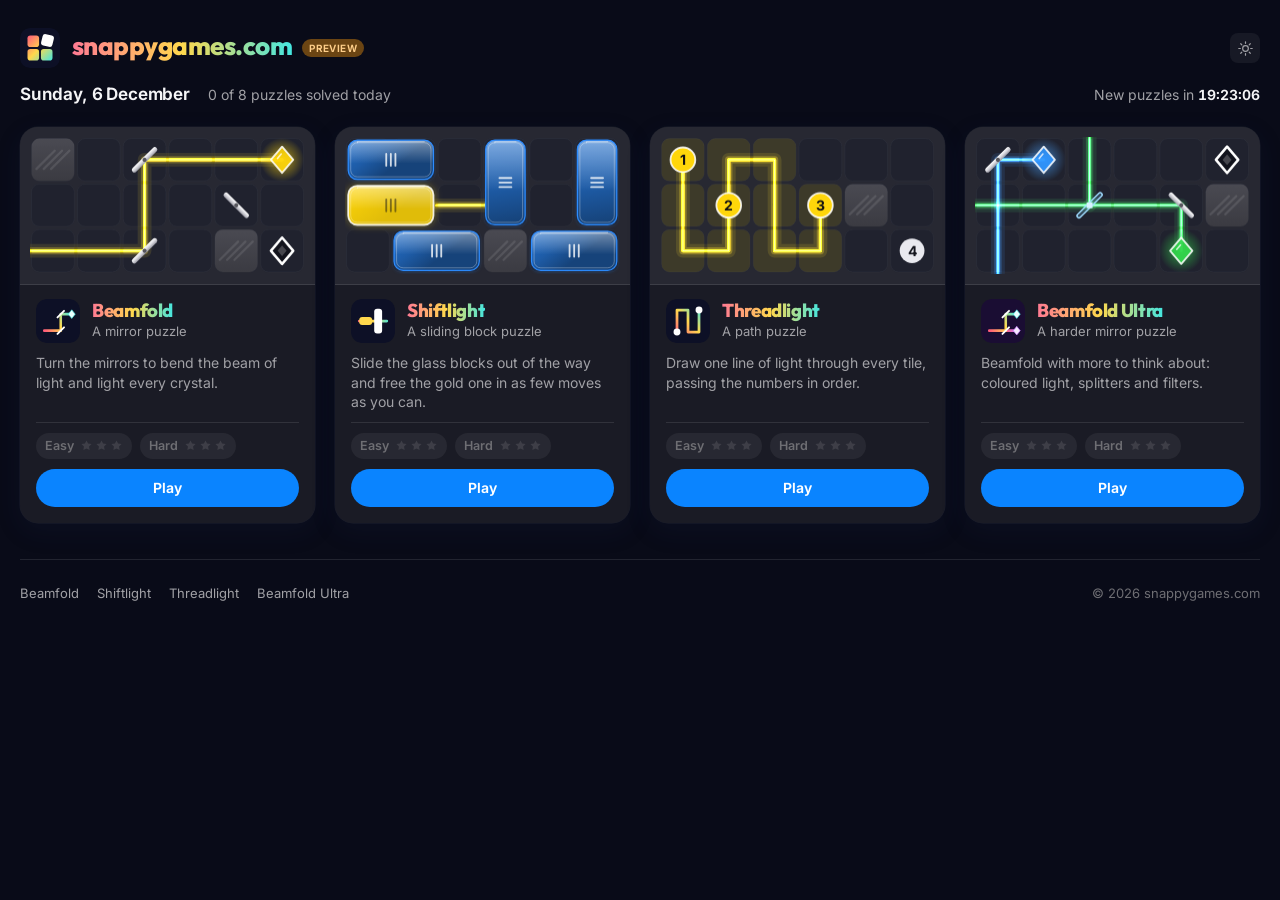
==== commit 1027c6a0: "Beamfold Ultra: tutorial, and the shared window code" ====
--- a/index.html
+++ b/index.html
@@ -23,8 +23,8 @@
     document.documentElement.dataset.theme = t;
   })();
 </script>
-  <script type="module" crossorigin src="./assets/index-DU12Sfb0.js"></script>
-  <link rel="stylesheet" crossorigin href="./assets/index-BTKAx57E.css">
+  <script type="module" crossorigin src="./assets/index-KLIMfdTW.js"></script>
+  <link rel="stylesheet" crossorigin href="./assets/index-CUaQDdg1.css">
   <meta name="robots" content="noindex, nofollow">
 </head>
 <body class="home">
--- a/assets/index-CUaQDdg1.css
+++ b/assets/index-CUaQDdg1.css
@@ -0,0 +1 @@
+@font-face{font-family:Inter Variable;font-style:normal;font-display:swap;font-weight:100 900;src:url(./inter-latin-wght-normal-Dx4kXJAl.woff2)format("woff2")}:root{--font:-apple-system, BlinkMacSystemFont, "SF Pro Text", "Inter Variable", "Segoe UI", system-ui, sans-serif;--spring:cubic-bezier(.2, .9, .3, 1.25);--ease:cubic-bezier(.25, .1, .25, 1);--seg-w:168px;--red:#ff3b30;--green:#22b14c;--yellow:#f5a700;--blue:#007aff;--magenta:#c93fdc;--cyan:#12b3c7;--white:#fff;--desk:radial-gradient(1100px 760px at 12% 8%, #cfe0ff 0%, transparent 62%), radial-gradient(1000px 720px at 92% 94%, #ffd9ea 0%, transparent 60%), linear-gradient(160deg, #e6ebf8, #f2e9f7);--brand-1:#ec4a70;--brand-2:#e89a00;--brand-3:#0fb0ac;--bd-tile:#ffffff6b;--bd-tile-edge:#ffffffa6;--bd-1:#ff6f8f;--bd-2:#ffc21f;--bd-3:#22cfc8;--bd-4:#4d9dff;--bd-5:#b57bff;--bd-ray:.8;--bd-hot:.3;--bd-mirror:#98a0c6;--bd-mirror-shadow:#3c467840;--bd-ring:#ffffff80;--bd-ring-edge:#46508229;--bd-gem:#fff;--bd-note:#3c426480;--win-wash:radial-gradient(120% 50% at 0% 0%, #007aff0b, transparent 70%), radial-gradient(110% 45% at 100% 100%, #ff5a7a0a, transparent 70%);--win:#f6f6f7;--bar:#f6f6f7d1;--hair:#0000001a;--text:#1d1d1f;--text2:#6e6e73;--text3:#8e8e93;--accent:#007aff;--accent-hi:#2b90ff;--focus:#007aff80;--ctl:#fff;--ctl-edge:#00000024;--ctl-hover:#0000000f;--well:#0000000b;--tb-hover:#0000001a;--card:#ffffffd1;--sheet:#f8f8faf0;--sheet-solid:#f8f8fa;--scrim:#00000038;--win-shadow:0 0 0 .5px #00000038, 0 24px 70px #1e285a47, 0 4px 14px #0000001a;--pop-shadow:0 0 0 .5px #0003, 0 22px 60px #0000004d;--go-1:#ffb53d;--go-2:#ff9500;--go-ink:#2b1600;--go-glow:#ff950059;--easy:#007aff;--easy-bg:#d6e8ff;--easy-ink:#0058c4;--hard:#ff9500;--hard-bg:#ffe3bf;--hard-ink:#a85400;--free:#af52de;--free-bg:#ecdcf9;--free-ink:#7a2aa8;--solved-bg:#34c75933;--solved-ink:#1a7a36;--lightningcss-light:initial;--lightningcss-dark: ;color-scheme:light}:root[data-theme=dark]{--red:#ff5a50;--green:#32d74b;--yellow:#ffd60a;--blue:#4aa3ff;--magenta:#e667f5;--cyan:#5ce0ef;--white:#fff;--desk:radial-gradient(900px 640px at 50% 50%, #4da3ff33 0%, transparent 70%), radial-gradient(1100px 760px at 8% 4%, #222f78 0%, transparent 62%), radial-gradient(1000px 720px at 94% 96%, #14326e 0%, transparent 60%),  linear-gradient(160deg, #10143a, #090b18);--brand-1:#ff7a93;--brand-2:#ffd84d;--brand-3:#45e6e0;--bd-tile:#a0b4ff0e;--bd-tile-edge:#a0b4ff0d;--bd-1:#ff5a7a;--bd-2:#ffd84d;--bd-3:#45e6e0;--bd-4:#4da3ff;--bd-5:#5cc8ff;--bd-ray:.8;--bd-hot:.6;--bd-mirror:#fff;--bd-mirror-shadow:#0006;--bd-ring:#a0b4ff0d;--bd-ring-edge:#becdff29;--bd-gem:#eaffff;--bd-note:#c8d0ff6b;--win-wash:radial-gradient(120% 55% at 0% 0%, #4d82ff2b, transparent 70%), radial-gradient(110% 50% at 100% 100%, #4da3ff17, transparent 70%);--win:#1a1b25;--bar:#242634d1;--hair:#ffffff1a;--text:#f5f5f7;--text2:#a1a1a6;--text3:#6e6e73;--accent:#0a84ff;--accent-hi:#3a9bff;--focus:#0a84ffa6;--ctl:#ffffff1c;--ctl-edge:#ffffff12;--ctl-hover:#ffffff1a;--well:#ffffff0f;--tb-hover:#ffffff29;--card:#282a38d1;--sheet:#252733f0;--sheet-solid:#252733;--scrim:#00000080;--win-shadow:0 0 0 .5px #ffffff29, 0 24px 70px #0009;--pop-shadow:0 0 0 .5px #ffffff24, 0 22px 60px #0009;--easy:#0a84ff;--easy-bg:#1c3f6e;--easy-ink:#9ccbff;--hard:#ff9f0a;--hard-bg:#6b4513;--hard-ink:#ffcf8a;--free:#bf5af2;--free-bg:#4f2a6e;--free-ink:#e6c2ff;--solved-bg:#32d74b38;--solved-ink:#86e89b;--lightningcss-light: ;--lightningcss-dark:initial;color-scheme:dark}*{box-sizing:border-box}html,body{height:100%;margin:0}body{font:15px/1.45 var(--font);color:var(--text);background:var(--win);-webkit-font-smoothing:antialiased;-webkit-tap-highlight-color:transparent;overflow-x:hidden}button{font:inherit;color:inherit}h1,h2,h3,p{margin:0}[hidden]{display:none!important}#desk{min-height:100vh;background:var(--win);min-height:100dvh;display:flex}.window{width:100%;min-height:100vh;z-index:1;background:var(--win-wash), var(--win);min-height:100dvh;padding-bottom:env(safe-area-inset-bottom,0px);flex-direction:column;display:flex;position:relative}.titlebar{min-height:calc(52px + env(safe-area-inset-top,0px));padding:env(safe-area-inset-top,0px) 10px 0 16px;background:var(--bar);border-bottom:.5px solid var(--hair);-webkit-backdrop-filter:saturate(180%)blur(20px);backdrop-filter:saturate(180%)blur(20px);-webkit-user-select:none;user-select:none;flex-wrap:wrap;flex:none;align-items:center;display:flex;position:relative}.mark{border-radius:7.5px;flex:none;width:30px;height:30px;margin-right:10px;box-shadow:0 0 0 .5px #ffffff29,0 1px 3px #00000047}.home-link{color:var(--text2);transition:color .15s, transform .2s var(--spring);border-radius:8px;flex:none;align-self:stretch;align-items:center;margin-left:-6px;padding-left:2px;display:flex}.home-link svg{fill:none;stroke:currentColor;stroke-width:2px;stroke-linecap:round;stroke-linejoin:round;flex:none;width:12px;height:24px;margin-right:3px}.home-link:focus-visible{outline:3px solid var(--focus);outline-offset:1px}.home-link:active{transform:scale(.94)}@media (hover:hover){.home-link:hover{color:var(--text);transform:translate(-2px)}}.title{flex:1;min-width:0;padding:9px 0}.title h1{letter-spacing:-.01em;font-size:15px;font-weight:650;line-height:1}.wordmark{width:auto;max-width:100%;height:14px;margin:1px 0 4px;display:block;overflow:visible}.b1{stop-color:var(--brand-1)}.b2{stop-color:var(--brand-2)}.b3{stop-color:var(--brand-3)}.sr{clip:rect(0 0 0 0);white-space:nowrap;border:0;width:1px;height:1px;margin:-1px;padding:0;position:absolute;overflow:hidden}.backdrop,.desk-note{display:none}.backdrop{z-index:0;pointer-events:none;width:100%;height:100%;position:fixed;top:0;left:0;-webkit-mask-image:radial-gradient(1180px 860px,#000 50%,#0000 100%);mask-image:radial-gradient(1180px 860px,#000 50%,#0000 100%)}.backdrop pattern rect{fill:var(--bd-tile);stroke:var(--bd-tile-edge);stroke-width:1px}.backdrop .b1{stop-color:var(--bd-1)}.backdrop .b2{stop-color:var(--bd-2)}.backdrop .b3{stop-color:var(--bd-3)}.backdrop .b4{stop-color:var(--bd-4)}.backdrop .b5{stop-color:var(--bd-5)}.bd-scene{transition:opacity 1.2s var(--ease)}#desk:has(.stage:not(.veiled)) .bd-scene{opacity:.13}.bd-ray{fill:none;stroke-linecap:round;stroke-linejoin:round;opacity:var(--bd-ray)}.bd-ray path{stroke-dasharray:1;stroke-dashoffset:1px;animation:1.7s cubic-bezier(.35,.1,.25,1) .5s forwards bd-draw}.bd-ray.b path{animation-duration:1.3s;animation-delay:.9s}.bd-ray .halo{stroke-width:30px;opacity:.1}.bd-ray .glow{stroke-width:15px;opacity:.22}.bd-ray .core{stroke-width:5.5px}.bd-ray .hot{stroke:#fff;stroke-width:1.6px;opacity:var(--bd-hot)}@keyframes bd-draw{to{stroke-dashoffset:0}}.bd-ring circle{fill:var(--bd-ring);stroke:var(--bd-ring-edge);stroke-width:1px}.bd-mirror{fill:none;stroke:var(--bd-mirror);stroke-width:8px;stroke-linecap:round;filter:drop-shadow(0 1px 2px var(--bd-mirror-shadow))}.bd-mirror.idle{opacity:.5}.desk-note{z-index:0;letter-spacing:-.005em;color:var(--bd-note);-webkit-user-select:none;user-select:none;pointer-events:none;margin:0;font-size:13px;font-weight:600;line-height:1.35;position:fixed;bottom:24px;left:28px}.title p{color:var(--text2);white-space:nowrap;text-overflow:ellipsis;font-size:12px;line-height:1.25;overflow:hidden}.toolbar{flex:none;gap:6px;display:flex}.tb{background:var(--well);width:34px;height:34px;color:var(--text2);cursor:pointer;transition:background-color .15s, color .15s, transform .15s var(--spring);border:0;border-radius:9px;flex:none;place-items:center;padding:0;display:grid}.tb svg{fill:none;stroke:currentColor;stroke-width:1.7px;stroke-linecap:round;stroke-linejoin:round;width:19px;height:19px}.tb:active{background:var(--tb-hover);transform:scale(.9)}.tb:focus-visible{outline:3px solid var(--focus);outline-offset:1px}.btn:focus-visible{outline:3px solid var(--focus);outline-offset:1px}.switch:focus-visible{outline:3px solid var(--focus);outline-offset:1px}.tb .swap{animation:swap .35s var(--spring);display:grid}@keyframes swap{0%{opacity:0;transform:rotate(-70deg)scale(.5)}}.seg{--n:2;grid-template-columns:repeat(var(--n), minmax(0, 1fr));background:var(--well);-webkit-user-select:none;user-select:none;border-radius:9px;flex:0 0 calc(100% - 6px);height:32px;margin:0 6px 10px 0;padding:2px;display:grid;position:relative}.seg-thumb{width:calc((100% - 4px) / var(--n));background:var(--easy-bg);height:calc(100% - 4px);box-shadow:0 0 0 .5px var(--ctl-edge), 0 1px 2.5px #00000029;transition:transform .34s var(--spring), background-color .25s;border-radius:7px;position:absolute;top:2px;left:2px}.seg[data-on=hard] .seg-thumb{background:var(--hard-bg);transform:translate(100%)}.seg button{z-index:1;color:var(--text2);cursor:pointer;background:0 0;border:0;border-radius:7px;padding:0;font-size:13.5px;font-weight:600;transition:color .2s;position:relative}.seg button[aria-selected=true]{color:var(--easy-ink)}.seg button[data-mode=hard][aria-selected=true]{color:var(--hard-ink)}.seg button.done:after{content:"✓";color:#34c759;margin-left:5px;font-weight:800}.seg button:focus-visible{outline:3px solid var(--focus);outline-offset:-1px}.seg.wide{flex:none;margin:0 0 14px}.stage.switching #board,.stage.switching .cover-card{animation:switch .38s var(--ease) both}@keyframes switch{0%{opacity:0;transform:scale(.97)}}.gauges{background:var(--well);border-radius:11px;flex:none;grid-template-columns:minmax(0,1fr) minmax(0,1fr) minmax(0,1.5fr);margin:14px 16px 0;display:grid;position:relative}.gauge{min-width:0;padding:8px 14px 9px}.tutor{z-index:1;border-radius:inherit;background:var(--sheet-solid);box-shadow:inset 0 0 0 1.5px var(--accent);text-wrap:balance;align-items:center;gap:11px;padding:0 14px;font-size:14px;line-height:1.3;display:flex;position:absolute;top:0;bottom:0;left:0;right:0}.tutor[hidden]{display:none}.tutor b{background:var(--accent);color:#fff;font-variant-numeric:tabular-nums;border-radius:999px;flex:none;padding:3px 7px;font-size:11.5px;font-weight:650}.tutor span{min-width:0}@media (max-width:400px){.tutor{gap:9px;padding:0 10px;font-size:13px}}.gauge+.gauge{box-shadow:-.5px 0 0 var(--hair)}.label{letter-spacing:.04em;text-transform:uppercase;color:var(--text3);font-size:11px;font-weight:600;display:block}.value{letter-spacing:-.02em;font-variant-numeric:tabular-nums;font-size:22px;font-weight:650;line-height:1.2;display:block}.value small{color:var(--text2);letter-spacing:0;margin-left:5px;font-size:13px;font-weight:500}.value .bump{animation:bump .28s var(--spring);display:inline-block}@keyframes bump{0%{opacity:.4;transform:translateY(-5px)scale(1.18)}}.pips{flex-wrap:wrap;align-items:center;gap:6px;min-height:26.4px;padding-top:3px;display:flex}.gempip{border:2px solid var(--text3);width:13px;height:13px;transition:background-color .25s, border-color .25s, transform .3s var(--spring), box-shadow .25s;background:0 0;border-radius:3px;flex:none;transform:rotate(45deg)}.gempip.on{border-color:var(--yellow);background:var(--yellow);box-shadow:0 0 8px -1px var(--yellow);transform:rotate(45deg)scale(1.12)}.gempip.bad{border-color:var(--red);background:var(--red)}.pips:has(>:nth-child(7)){gap:4px}.pips:has(>:nth-child(7))>*{border-width:1.5px;border-radius:2.5px;width:10px;height:10px}.pips:has(>:nth-child(9)){gap:3px}.pips:has(>:nth-child(9))>*{border-radius:2px;width:8px;height:8px}.pips.many{gap:5px}.pips.many .gempip{border-radius:2.5px;width:10px;height:10px}.stage.touchy{touch-action:manipulation;-webkit-user-select:none;user-select:none;-webkit-touch-callout:none}.stage{flex:1;place-items:center;min-height:0;padding:14px 12px;display:grid;position:relative}#board{touch-action:manipulation;transition:filter .5s var(--ease), opacity .5s var(--ease), transform .5s var(--ease);border-radius:16px;display:block}.stage.veiled #board{filter:blur(16px)saturate(.7);opacity:.55;transform:scale(.985)}.cover{opacity:0;pointer-events:none;transition:opacity .3s var(--ease);place-items:center;padding:16px;display:grid;position:absolute;top:0;bottom:0;left:0;right:0}.stage.veiled .cover{opacity:1;pointer-events:auto}.cover-card{text-align:center;background:var(--card);width:min(100%,300px);box-shadow:var(--pop-shadow);-webkit-backdrop-filter:saturate(180%)blur(28px);backdrop-filter:saturate(180%)blur(28px);transition:transform .45s var(--spring);border-radius:18px;padding:24px 22px 20px;transform:scale(.94)translateY(8px)}.stage.veiled .cover-card{transform:none}.app-icon{border-radius:16px;width:68px;height:68px;margin:0 auto 12px;display:block;box-shadow:0 6px 18px #00000040,0 0 0 .5px #0000004d}.cover-card h2{letter-spacing:-.02em;font-size:22px;font-weight:700}.cover-card .date{color:var(--text2);font-size:14px}.level{color:var(--text2);justify-items:center;gap:6px;margin:14px 0 16px;font-size:13px;display:grid}.level strong{color:var(--text);font-weight:600}.bars{align-items:flex-end;gap:4px;height:18px;display:flex}.bars i{background:var(--hair);border-radius:2px;width:6px}.bars i.on{background:var(--hard)}.bars.easy i.on{background:var(--easy)}.pair{grid-template-columns:1fr 1.55fr;gap:8px;display:grid}.pair .btn.large{padding:0 8px}.today{cursor:pointer;letter-spacing:.04em;text-transform:uppercase;color:var(--text3);background:0 0;border:0;border-radius:12px;justify-items:center;gap:7px;margin:-4px auto 16px;padding:0;font-size:11px;font-weight:600;display:grid}.today:focus-visible{outline:3px solid var(--focus);outline-offset:3px}.today-row{transition:transform .15s var(--spring)}.today:active .today-row{transform:scale(.96)}.today-row{background:var(--well);border-radius:12px;gap:5px;padding:6px 8px;display:flex}.today-row canvas{border-radius:8px}.bars i:first-child{height:6px}.bars i:nth-child(2){height:8px}.bars i:nth-child(3){height:10px}.bars i:nth-child(4){height:12px}.bars i:nth-child(5){height:14px}.bars i:nth-child(6){height:16px}.bars i:nth-child(7){height:18px}.fine{color:var(--text3);margin-top:10px;font-size:12px}.big-time{letter-spacing:-.03em;font-variant-numeric:tabular-nums;margin:4px 0 14px;font-size:34px;font-weight:650}.btn{background:var(--ctl);min-height:36px;box-shadow:0 0 0 .5px var(--ctl-edge), 0 .5px 1.5px #00000024;white-space:nowrap;cursor:pointer;transition:transform .15s var(--spring), filter .15s, opacity .2s, background-color .15s;border:0;border-radius:8px;justify-content:center;align-items:center;gap:7px;padding:0 14px;font-size:14px;font-weight:500;display:inline-flex}.btn svg{fill:none;stroke:currentColor;stroke-width:1.8px;stroke-linecap:round;stroke-linejoin:round;flex:none;width:16px;height:16px}.btn:active{filter:brightness(.94);transform:scale(.96)}.btn:disabled{opacity:.4;cursor:default;filter:none;transform:none}.btn.primary{background:linear-gradient(var(--accent-hi), var(--accent));color:#fff;font-weight:600;box-shadow:0 0 0 .5px #0000001f,0 1px 2px #0050c859,inset 0 .5px #ffffff47}.btn.large{border-radius:11px;width:100%;min-height:44px;padding:0 22px;font-size:16px}kbd{font:600 11px/1 var(--font);color:var(--text3);background:var(--well);border-radius:4px;margin-left:2px;padding:3px 5px}.btn.primary kbd{color:#fffc;background:#ffffff2e}.actions{flex:none;justify-content:center;align-items:center;gap:10px;min-height:52px;padding:0 16px 16px;display:flex}.actions.done{animation:rise .4s var(--spring);justify-content:space-between}.actions .goal{color:var(--text2);text-align:center;text-wrap:balance;margin:0;font-size:13.5px;line-height:1.35}@keyframes rise{0%{opacity:0;transform:translateY(8px)}}.summary{min-width:0;line-height:1.3}.summary strong{font-size:15px;font-weight:650;display:block}.summary span{color:var(--text2);font-variant-numeric:tabular-nums;font-size:12.5px}.actions .group{flex:none;gap:8px;display:flex}.scrim{z-index:20;background:var(--scrim);-webkit-backdrop-filter:blur(6px);backdrop-filter:blur(6px);opacity:0;transition:opacity .22s var(--ease);place-items:center;padding:16px;display:grid;position:fixed;top:0;bottom:0;left:0;right:0}.scrim.open{opacity:1}.sheet{width:min(100%,460px);max-height:calc(100vh - 32px);overscroll-behavior:contain;background:var(--sheet-solid);max-height:calc(100dvh - 32px);box-shadow:var(--pop-shadow);opacity:0;transition:transform .34s var(--spring), opacity .2s var(--ease);border-radius:16px;outline:none;overflow-y:auto;transform:translateY(14px)scale(.96)}.scrim.open .sheet{opacity:1;transform:none}.sheet-head{z-index:2;background:var(--sheet-solid);border-bottom:.5px solid var(--hair);justify-content:space-between;align-items:center;padding:12px 14px 12px 20px;display:flex;position:sticky;top:0}.sheet-head h2{letter-spacing:-.01em;font-size:17px;font-weight:650}.sheet-body{padding:16px 20px 20px}.sheet-body h3{letter-spacing:.04em;text-transform:uppercase;color:var(--text2);margin:22px 0 9px;font-size:13.5px;font-weight:650}.sheet-body h3:first-child{margin-top:0}.sheet-body p{color:var(--text2);font-size:14.5px}.sheet-body p strong{color:var(--text);font-weight:600}.lead{text-wrap:balance;font-size:16px;font-weight:500;line-height:1.4;color:var(--text)!important}.demo{background:var(--well);border-radius:12px;flex-direction:column;align-items:center;gap:12px;margin:12px 0 4px;padding:14px 14px 13px;display:flex}.demo canvas{border-radius:12px;flex:none}.demo ol{color:var(--text2);gap:4px;margin:0;padding-left:20px;font-size:14px;display:grid}.demo ol li{text-wrap:balance}.demo ol strong{color:var(--text);white-space:nowrap;font-weight:600}.pieces{background:var(--well);border-radius:12px;margin:0;padding:0;list-style:none}.pieces li{align-items:center;gap:12px;padding:9px 14px 9px 10px;display:flex}.pieces li+li{border-top:1px solid var(--hair)}.pieces .pic{flex:none;justify-content:center;align-items:center;gap:4px;width:100px;display:flex}.pieces .pic svg{width:14px;height:14px;stroke:var(--text3);fill:none;stroke-width:2px;stroke-linecap:round;stroke-linejoin:round;flex:none}.pieces b{font-size:14px;font-weight:600;display:block}.pieces span{color:var(--text2);font-size:13.5px;line-height:1.35;display:block}.modes{gap:8px;margin:10px 0 0;padding:0;list-style:none;display:grid}.modes li{background:var(--easy-bg);color:var(--easy-ink);border-radius:12px;padding:10px 14px 11px}.modes li.hard{background:var(--hard-bg);color:var(--hard-ink)}.modes b{font-size:14px;font-weight:700;line-height:1.35;display:block}.modes span{color:var(--text);font-size:13.5px;line-height:1.35;display:block}a.btn{color:inherit;text-decoration:none}.invite.onward img{border-radius:6px;flex:none}.invite.onward.quiet{color:var(--text)}.invite-pair{grid-template-columns:1fr 1.3fr;gap:8px;margin-top:8px;display:grid}.invite-pair .invite{margin-top:0;padding:8px 10px}.invite.quiet{color:var(--text);margin-top:8px;font-weight:500}.invite.go{background:linear-gradient(180deg, var(--go-1), var(--go-2));color:var(--go-ink);box-shadow:0 2px 10px var(--go-glow);border-color:#0000;font-weight:700}.invite.go svg{transition:transform .25s var(--spring)}@media (hover:hover){.invite.go:hover{filter:brightness(1.06)}.invite.go:hover svg{transform:translate(4px)}}.result .invite.go{animation:go-in .5s var(--spring) .55s both}@keyframes go-in{0%{opacity:0;transform:translateY(8px)scale(.97)}}@media (prefers-reduced-motion:reduce){.result .invite.go{animation:none}}.invite{width:100%;min-height:40px;color:var(--accent);white-space:normal;text-align:center;justify-content:center;margin-top:14px;padding:8px 14px;font-weight:600;line-height:1.25}.setting{background:var(--well);border-radius:12px;justify-content:space-between;align-items:center;gap:14px;margin-top:16px;padding:11px 14px;display:flex}.setting b{font-size:14px;font-weight:600;display:block}.setting span{color:var(--text2);font-size:12.5px;display:block}.switch{cursor:pointer;background:#8e8e9373;border:0;border-radius:13px;flex:none;width:44px;height:26px;transition:background-color .22s;position:relative}.switch:after{content:"";width:22px;height:22px;transition:transform .28s var(--spring);background:#fff;border-radius:50%;position:absolute;top:2px;left:2px;box-shadow:0 1px 3px #0000004d}.switch[aria-checked=true]{background:#34c759}.switch[aria-checked=true]:after{transform:translate(18px)}.sheet-foot{justify-content:flex-end;gap:8px;margin-top:18px;display:flex}.sheet-foot.pinned{z-index:2;padding:12px 20px calc(12px + env(safe-area-inset-bottom,0px));background:var(--sheet-solid);border-top:.5px solid var(--hair);flex-wrap:wrap;margin:0;position:sticky;bottom:0}.sheet-foot.pinned .btn{flex:1;min-height:42px}.sheet-foot.pinned .btn.primary{flex:1.5}.check{color:var(--text2);cursor:pointer;-webkit-user-select:none;user-select:none;flex:0 0 100%;align-items:center;gap:9px;padding:0 2px 2px;font-size:13.5px;display:flex}.check input{width:17px;height:17px;accent-color:var(--accent);cursor:pointer;flex:none;margin:0}.check input:focus-visible{outline:3px solid var(--focus);outline-offset:2px}.result{text-align:center;padding:26px 20px 20px;position:relative}.tb.corner{z-index:1;position:absolute;top:12px;right:12px}.seal{width:64px;height:64px;margin:0 auto 10px;display:block}.seal circle{fill:#34c759;transform-origin:50%;animation:seal .5s var(--spring) both}.seal path{fill:none;stroke:#fff;stroke-width:3.2px;stroke-linecap:round;stroke-linejoin:round;stroke-dasharray:30;stroke-dashoffset:30px;animation:tick .38s .28s var(--ease) forwards}@keyframes seal{0%{opacity:0;transform:scale(.3)}}@keyframes tick{to{stroke-dashoffset:0}}.result h2{letter-spacing:-.02em;font-size:26px;font-weight:700}.result .sub{color:var(--text2);font-size:14px}.tiles{grid-template-columns:repeat(3,1fr);gap:8px;margin:16px 0 0;display:grid}.tiles.four{grid-template-columns:repeat(4,1fr)}.tile{background:var(--well);text-align:center;border-radius:11px;min-width:0;padding:10px 4px 9px}.tile b{letter-spacing:-.02em;font-variant-numeric:tabular-nums;font-size:22px;font-weight:650;line-height:1.2;display:block}.tile span{color:var(--text2);font-size:11.5px;line-height:1.3;display:block}.result .tile{animation:rise .45s var(--spring) both}.result .tile:first-child{animation-delay:.12s}.result .tile:nth-child(2){animation-delay:.19s}.result .tile:nth-child(3){animation-delay:.26s}.squares{flex-wrap:wrap;justify-content:center;gap:4px;max-width:300px;margin:16px auto 0;display:flex}.squares i{width:15px;height:15px;animation:pop .3s var(--spring) both;background:#34c759;border-radius:4px}.squares i.extra{background:#fc0}.squares i.more{width:auto;height:15px;font:600 12px/15px var(--font);color:var(--text2);background:0 0;font-style:normal}@keyframes pop{0%{transform:scale(0)}}.stars{vertical-align:middle;gap:2px;display:inline-flex}.stars i{display:grid}.stars svg{width:18px;height:18px;fill:var(--text3);opacity:.32;stroke:none}.stars i.on svg{fill:var(--yellow);opacity:1}.stars.mini svg{width:13px;height:13px}.value small .stars{vertical-align:1px}.stars.big{gap:6px;margin:2px 0 8px}.stars.big svg{width:50px;height:50px}.stars.big i.on svg{filter:drop-shadow(0 2px 8px #f5a70073)}.stars.big i{animation:pop .45s var(--spring) both}.stars.big i:first-child{animation-delay:.1s}.stars.big i:nth-child(2){transform-origin:50% 60%;margin-top:-8px;animation-delay:.24s}.stars.big i:nth-child(3){animation-delay:.38s}.dist-row .stars{display:flex}.caption{color:var(--text2);margin-top:7px;font-size:12.5px}.next{border-top:.5px solid var(--hair);color:var(--text2);text-align:center;margin-top:16px;padding-top:14px;font-size:13.5px}.next b{color:var(--text);font-variant-numeric:tabular-nums;font-weight:650}.result .row{grid-template-columns:1fr 1.3fr;gap:8px;margin-top:16px;display:grid}.result .row .btn{min-height:40px}.dist{gap:6px;display:grid}.dist-row{color:var(--text2);grid-template-columns:96px 1fr;align-items:center;gap:10px;font-size:13px;display:grid}.dist-bar{color:#fff;text-align:right;font-variant-numeric:tabular-nums;transform-origin:0;min-width:22px;height:20px;animation:grow .5s var(--spring) both;background:#8e8e9373;border-radius:6px;padding:0 7px;font-size:12px;font-weight:650;line-height:20px}.dist-bar.hot{background:var(--accent)}@keyframes grow{0%{opacity:0;transform:scaleX(.1)}}.empty{text-align:center;padding:8px 0 2px}.toast{left:50%;top:calc(64px + env(safe-area-inset-top,0px));z-index:30;background:var(--sheet);color:var(--text);box-shadow:var(--pop-shadow);-webkit-backdrop-filter:saturate(180%)blur(24px);backdrop-filter:saturate(180%)blur(24px);white-space:nowrap;text-overflow:ellipsis;opacity:0;pointer-events:none;max-width:calc(100vw - 24px);transition:opacity .2s, transform .3s var(--spring);border-radius:999px;padding:9px 15px;font-size:13.5px;font-weight:500;position:fixed;overflow:hidden;transform:translate(-50%,-12px)scale(.96)}.toast.show{opacity:1;transform:translate(-50%)}@media (max-width:480px){.gauge{padding-left:10px;padding-right:8px}.value{white-space:nowrap}.value small{margin-left:4px;font-size:12px}.dist-row{grid-template-columns:88px 1fr}.sheet-foot:not(.pinned) .btn{flex:1}}@media (max-width:480px) and (orientation:portrait){.actions.done{flex-direction:column;align-items:stretch;gap:10px}.actions.done .summary{text-align:center}.actions.done .group{grid-template-columns:1fr 1.2fr;display:grid}.actions.done .group.three{grid-template-columns:1fr 1fr 1.2fr}.actions.done .group.three .btn{padding:0 6px}}@media (max-width:340px){.mark{display:none}}@media (max-height:600px) and (orientation:portrait){.app-icon{border-radius:9px;width:38px;height:38px;margin-bottom:6px}.cover-card{padding:14px 18px}.cover-card .fine{display:none}.level{margin:8px 0 10px}.today{margin-bottom:10px}}@media (pointer:coarse){.tb{position:relative}.tb:after{content:"";position:absolute;top:-5px;bottom:-5px;left:-3px;right:-3px}.btn,.sheet-foot.pinned .btn{min-height:44px}.actions{min-height:60px}.seg button:before{content:"";position:absolute;top:-7px;bottom:-7px;left:0;right:0}.switch:before{content:"";position:absolute;top:-8px;bottom:-8px;left:-3px;right:-3px}.check{min-height:40px;padding-bottom:0}}@media (pointer:coarse) and (max-width:639px) and (orientation:portrait){.seg{height:38px}.seg button:before{top:-3px;bottom:-3px}.seg button{font-size:14px}}@media (hover:hover){.tb:hover{background:var(--tb-hover);color:var(--text)}.btn:hover:not(:disabled){filter:brightness(1.04)}:root[data-theme=dark] .btn:hover:not(:disabled){filter:brightness(1.2)}}@media (min-width:640px) and (min-height:560px){body{background:#dfe5f3}:root[data-theme=dark] body{background:#090b18}#desk{background:var(--desk);justify-content:center;align-items:center;padding:24px}.backdrop{display:block}.window{width:clamp(580px,80vh,880px);max-width:calc(100vw - 48px);min-height:0;box-shadow:var(--win-shadow);animation:open .5s var(--spring) both;border-radius:12px;overflow:hidden}@keyframes open{0%{opacity:0;transform:scale(.96)}}.titlebar{flex-wrap:nowrap}.title{max-width:calc(50% - var(--seg-w) / 2 - 46px);padding:0}.mark{border-radius:7px;width:28px;height:28px;margin-right:9px}.toolbar{margin-left:auto}.seg{width:var(--seg-w);height:28px;margin:0 0 0 calc(var(--seg-w) / -2);border-radius:8px;flex:none;position:absolute;top:12px;left:50%}.seg button{font-size:13px}.seg.wide{width:auto;height:30px;margin:0 0 14px;position:relative;top:auto;left:auto}.tb{border-radius:8px;width:30px;height:30px}.tb svg{width:17px;height:17px}.sheet .tb{width:32px;height:32px}.stage{padding:16px}.actions{min-height:54px;padding-bottom:18px}.toast{top:18px}}@media (min-width:640px) and (min-height:560px) and (max-height:800px){.mark{display:none}.title{max-width:calc(50% - var(--seg-w) / 2 - 9px)}}@media (pointer:coarse) and (min-width:640px) and (min-height:560px){.tb,.sheet .tb{width:36px;height:36px}.seg{height:34px;top:9px}.seg.wide{height:38px}}@media (min-width:1200px) and (min-height:560px){.desk-note{display:block}}@media (max-height:940px){.pieces li{padding-top:7px;padding-bottom:7px}.demo{gap:9px;margin-top:8px;padding:11px 14px 10px}.sheet-body h3{margin-top:16px}}@media (max-height:720px){.app-icon{border-radius:11px;width:46px;height:46px;margin-bottom:8px}.cover-card{padding:18px 20px 16px}.cover-card h2{font-size:20px}.level{margin:10px 0 12px}.today{margin-bottom:12px}.fine{margin-top:8px}}@media (orientation:landscape) and (max-height:559px){#desk,.window{height:100vh;height:100dvh;min-height:0}.window{grid-template-rows:auto auto minmax(0,1fr) auto;grid-template-columns:minmax(0,1fr) minmax(250px,300px);padding-bottom:0;display:grid}.stage{padding:8px 10px 8px calc(10px + env(safe-area-inset-left,0px));grid-area:1/1/-1}.titlebar,.gauges,.actions{margin-right:env(safe-area-inset-right,0px);grid-column:2}.titlebar{-webkit-backdrop-filter:none;backdrop-filter:none;background:0 0;border-bottom:0;grid-row:1;min-height:0;padding:2px 8px 0 4px}.title{padding:6px 0}.mark{display:none}.seg{height:30px;margin:2px 4px 0 0}.gauges{grid-row:2;grid-template-columns:1fr 1fr;margin:10px 12px 0 4px}.gauge{padding:6px 12px 7px}.gauge:nth-child(3){box-shadow:0 -.5px 0 var(--hair);grid-column:1/-1;justify-content:space-between;align-items:center;gap:10px;display:flex}.gauge:nth-child(3) .pips{justify-content:flex-end;min-height:22px;padding-top:0}.value{font-size:20px}.actions{padding:0 12px calc(10px + env(safe-area-inset-bottom,0px)) 4px;flex-wrap:wrap;grid-row:4;gap:8px;min-height:0}.actions .btn{flex:1;padding:0 8px}.actions.done{flex-direction:column;align-items:stretch;gap:8px}.actions.done .group{grid-template-columns:1fr 1.2fr;display:grid}.actions.done .group.three{grid-template-columns:1fr 1fr 1.2fr}.actions.done .group.three .btn{padding:0 6px}.cover{padding:8px}.demo{flex-direction:row;justify-content:center;gap:20px}.cover-card{width:min(100%,290px);padding:14px 18px}.app-icon,.cover-card .fine{display:none}.level{margin:8px 0 10px}.today{margin-bottom:10px}.big-time{margin:2px 0 10px;font-size:28px}.toast{top:10px}.scrim{padding:10px}.sheet{max-height:calc(100vh - 20px);max-height:calc(100dvh - 20px)}.result{padding:14px 20px 0}.seal{display:none}.result h2{font-size:21px}.tiles,.squares,.invite{margin-top:10px}.next{margin-top:10px;padding-top:10px}.result .row{background:var(--sheet-solid);border-top:.5px solid var(--hair);margin:10px -20px 0;padding:10px 20px 12px;position:sticky;bottom:0}}::view-transition-old(root){mix-blend-mode:normal;animation:none}::view-transition-new(root){mix-blend-mode:normal;animation:none}::view-transition-new(root){animation:reveal .55s var(--ease) both}@keyframes reveal{0%{clip-path:circle(0 at var(--vx,50%) var(--vy,0%))}to{clip-path:circle(150vmax at var(--vx,50%) var(--vy,0%))}}@media (prefers-reduced-motion:reduce){*,:before,:after{transition-duration:.01ms!important;animation-duration:.01ms!important;animation-delay:0s!important}}@font-face{font-family:Outfit Variable;font-style:normal;font-display:block;font-weight:100 900;src:url(./outfit-latin-wght-normal-Bc-8i84L.woff2)format("woff2")}.wordmark.name{width:max-content;height:14px;font:800 18.6px/14px "Outfit Variable", var(--font);letter-spacing:-.02em;white-space:nowrap;box-sizing:content-box;color:var(--brand-2);background:linear-gradient(90deg, var(--brand-1), var(--brand-2) 50%, var(--brand-3));-webkit-text-fill-color:transparent;-webkit-background-clip:text;background-clip:text;margin-bottom:-1px;padding-bottom:5px}body.home{background:var(--desk) fixed, var(--win);height:auto;min-height:100%}#home{max-width:1280px;padding:28px 20px 48px;padding-bottom:max(48px, env(safe-area-inset-bottom));margin:0 auto}.h-top{align-items:center;gap:12px;margin-bottom:14px;display:flex}.h-today{color:var(--text2);flex-wrap:wrap;align-items:baseline;gap:2px 18px;margin:0 0 20px;font-size:14px;display:flex}#h-date{color:var(--text);letter-spacing:-.01em;font-size:17px;font-weight:650}#h-count.all{color:var(--easy-ink);font-weight:600}.h-new{margin-left:auto}.h-new b{color:var(--text);font-variant-numeric:tabular-nums;font-weight:650}.sr{clip-path:inset(50%);white-space:nowrap;width:1px;height:1px;position:absolute;overflow:hidden}.h-mark{border-radius:10px;flex:none}.h-site{align-items:center;gap:10px;min-width:0;margin-right:auto;display:flex}.h-site h1{font-size:inherit}.h-site .wordmark.name{height:20px;padding-bottom:7px;font-size:26px;line-height:20px}.h-top .tb{flex:none}.h-games{grid-template-columns:repeat(2,1fr);gap:20px;display:grid}@media (min-width:1100px){.h-games{grid-template-columns:repeat(4,1fr)}}@media (min-width:521px) and (max-width:1099px){#home{max-width:860px}}.h-card{min-width:0;color:var(--text);background:var(--win);box-shadow:0 0 0 .5px var(--ctl-edge), 0 8px 26px #1e285a24;transition:transform .25s var(--spring), box-shadow .25s var(--ease);animation:h-in .5s var(--ease) backwards;animation-delay:calc(var(--i) * 70ms);border-radius:18px;flex-direction:column;text-decoration:none;display:flex;overflow:hidden}.h-card:focus-visible{outline:3px solid var(--focus);outline-offset:3px}.h-card:active{transform:scale(.985)}@media (hover:hover){.h-card:hover{box-shadow:0 0 0 .5px var(--ctl-edge), 0 16px 40px #1e285a38;transform:translateY(-4px)}.h-card:hover .h-play:not(.done){background:var(--accent-hi)}}@keyframes h-in{0%{opacity:0;transform:translateY(12px)}}.h-banner{background:var(--well);border-bottom:1px solid var(--hair);padding:10px;display:block}.h-banner canvas{aspect-ratio:2;width:100%;display:block}.h-tag{letter-spacing:.04em;text-transform:uppercase;background:var(--hard-bg);color:var(--hard-ink);border-radius:999px;padding:2px 7px;font-size:10px;font-weight:650}.h-body{grid-template-columns:auto 1fr;align-items:center;gap:10px 12px;padding:14px 16px 16px;display:grid}.h-icon{border-radius:11px;display:block}.h-text{gap:1px;min-width:0;display:grid}.h-name{flex-wrap:wrap;align-items:center;gap:3px 8px;display:flex}.h-tagline{color:var(--text2);font-size:13px}.h-play{color:#fff;background:var(--accent);transition:background .2s var(--ease);border-radius:999px;order:2;grid-column:1/-1;justify-content:center;align-items:center;gap:5px;padding:9px 18px;font-size:14px;font-weight:650;display:flex}.h-play svg{fill:none;stroke:currentColor;stroke-width:2.4px;stroke-linecap:round;stroke-linejoin:round;width:14px;height:14px}.h-play.done{background:var(--easy-bg);color:var(--easy-ink)}.h-blurb{color:var(--text2);grid-column:1/-1;font-size:14px;line-height:1.4}.h-body{flex:1;grid-template-rows:auto 1fr auto auto}.h-blurb{align-self:start}.h-status{border-top:1px solid var(--hair);color:var(--text3);order:1;grid-column:1/-1;align-self:end;align-items:center;gap:8px;padding-top:10px;font-size:12.5px;font-weight:600;display:flex}.h-mode{background:var(--well);border-radius:999px;align-items:center;gap:6px;padding:4px 9px;display:inline-flex}.h-mode.on{color:var(--text)}.h-streak{color:var(--hard-ink);font-variant-numeric:tabular-nums;align-items:center;gap:3px;margin-left:auto;display:inline-flex}.h-streak svg{width:15px;height:15px;fill:var(--hard)}.h-foot{border-top:1px solid var(--hair);color:var(--text3);flex-wrap:wrap;justify-content:space-between;align-items:center;gap:10px 20px;margin-top:36px;padding-top:18px;font-size:13px;display:flex}.h-foot nav{flex-wrap:wrap;gap:6px 18px;display:flex}.h-foot a{color:var(--text2);padding:6px 0;text-decoration:none}.h-foot a:hover{color:var(--text);text-decoration:underline}.h-foot a:focus-visible{outline:3px solid var(--focus);outline-offset:2px;border-radius:4px}@media (max-width:520px){#home{padding:16px 12px 32px}.h-games{gap:10px}.h-card{border-radius:14px}.h-banner{padding:6px}.h-body{grid-template-rows:1fr auto auto;grid-template-columns:auto 1fr;gap:8px;padding:10px 10px 11px}.h-icon,.h-text{align-self:start}.h-icon{border-radius:7px;width:28px;height:28px}.h-text .wordmark.name{height:12px;font-size:16px;line-height:12px}.h-tagline{font-size:12px}.h-blurb{display:none}.h-status{grid-template-columns:1fr auto;gap:5px 4px;padding-top:8px;font-size:12px;display:grid}.h-mode{background:0 0;grid-column:1;justify-content:space-between;padding:0}.h-streak{flex-direction:column;grid-area:1/2/span 2;align-self:center;gap:0;margin:0}.h-play{padding:7px 10px}}@media (max-width:350px){.h-icon,.h-site .h-tag{display:none}.h-body{grid-template-columns:1fr}}@media (max-width:420px){.h-top{margin-bottom:10px}.h-today{margin-bottom:14px;font-size:13px}#h-date{width:100%}.h-new{margin-left:auto}.h-site .wordmark.name{height:17px;font-size:22px;line-height:17px}}@media (prefers-reduced-motion:reduce){.h-card{transition:none;animation:none}}
